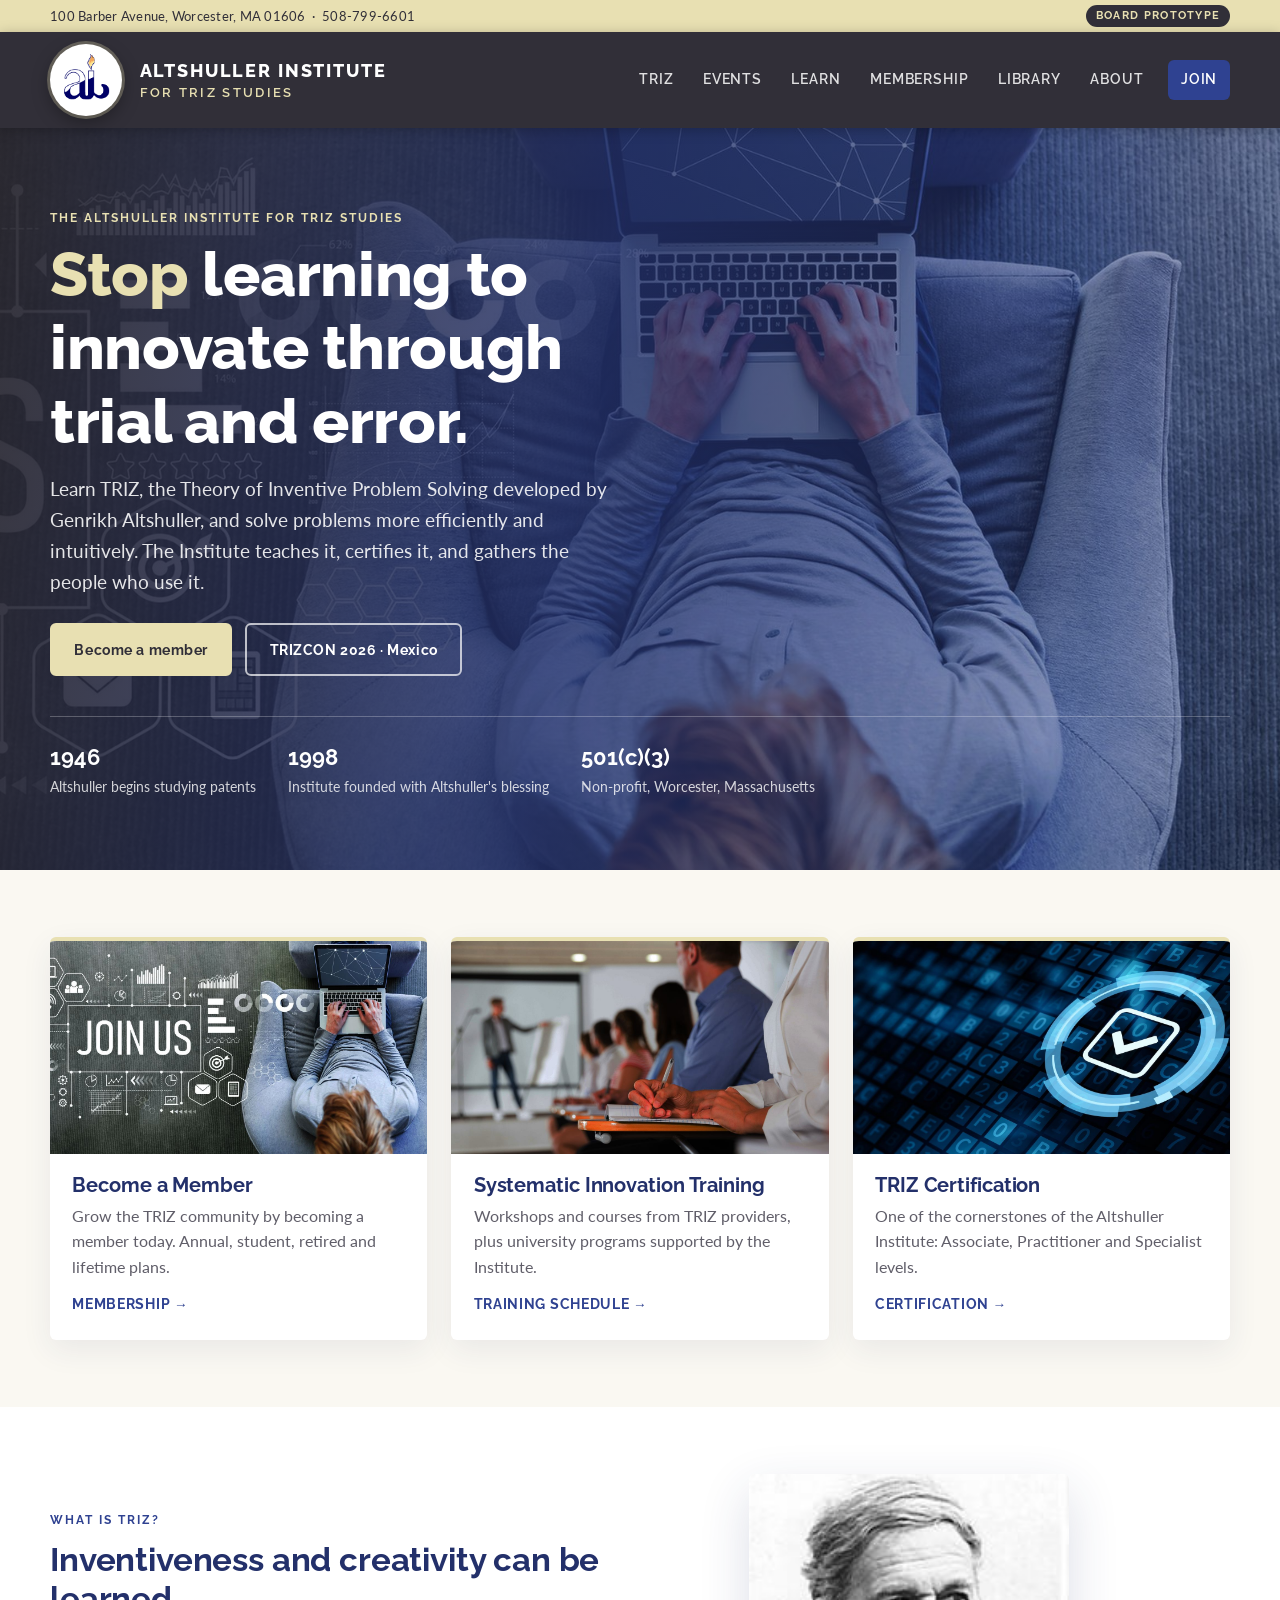
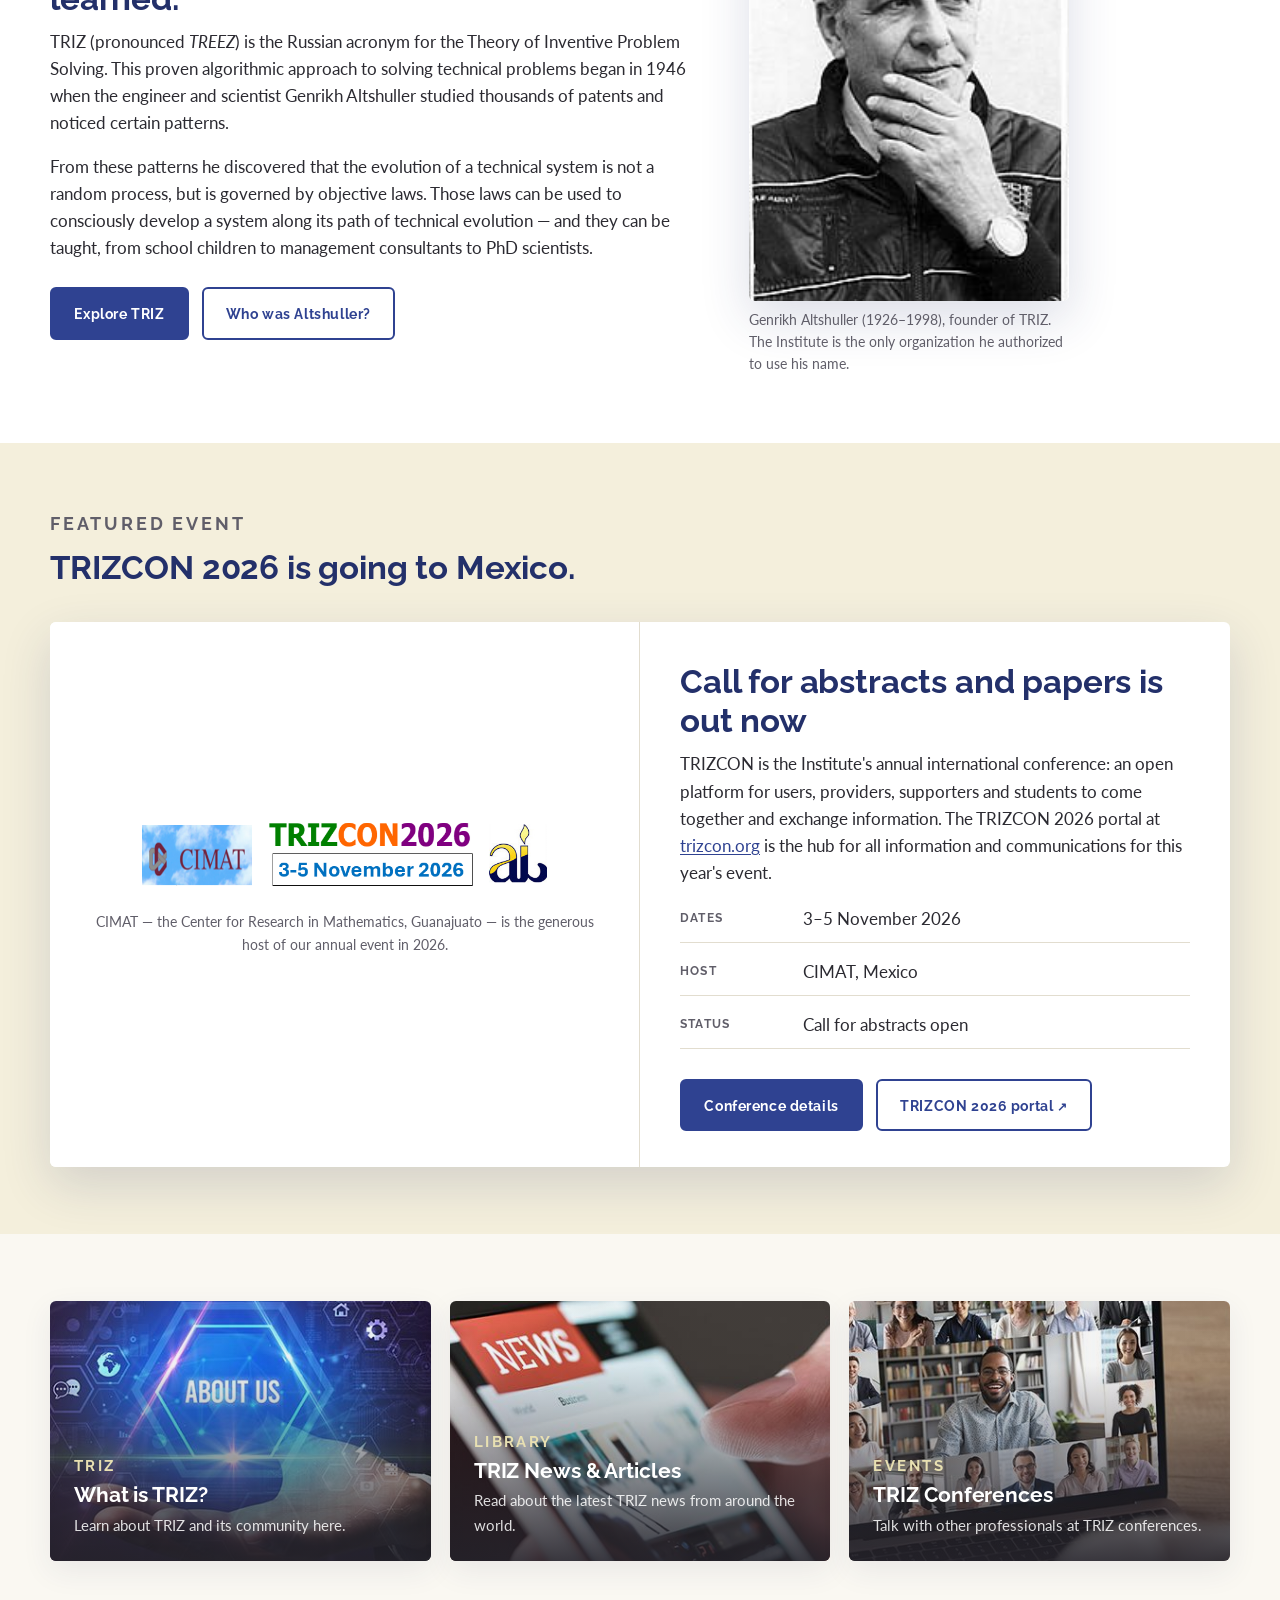
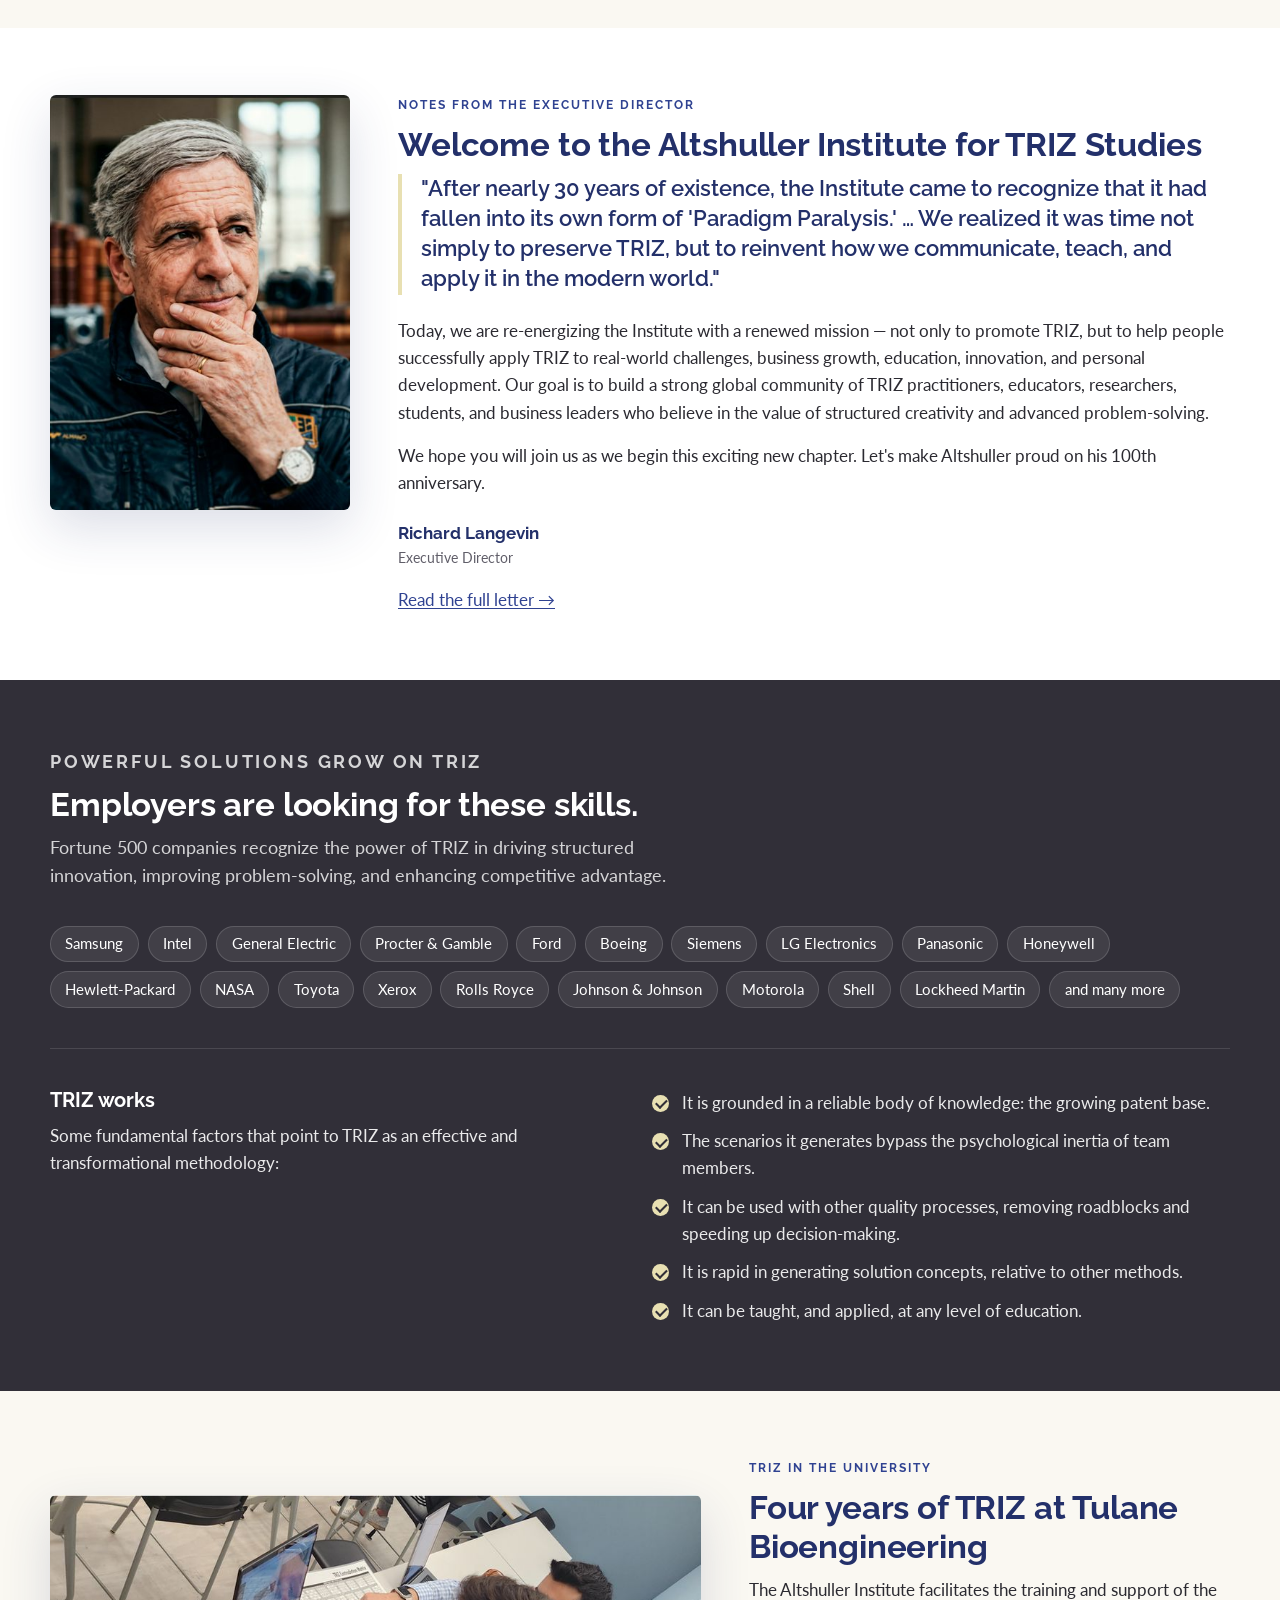
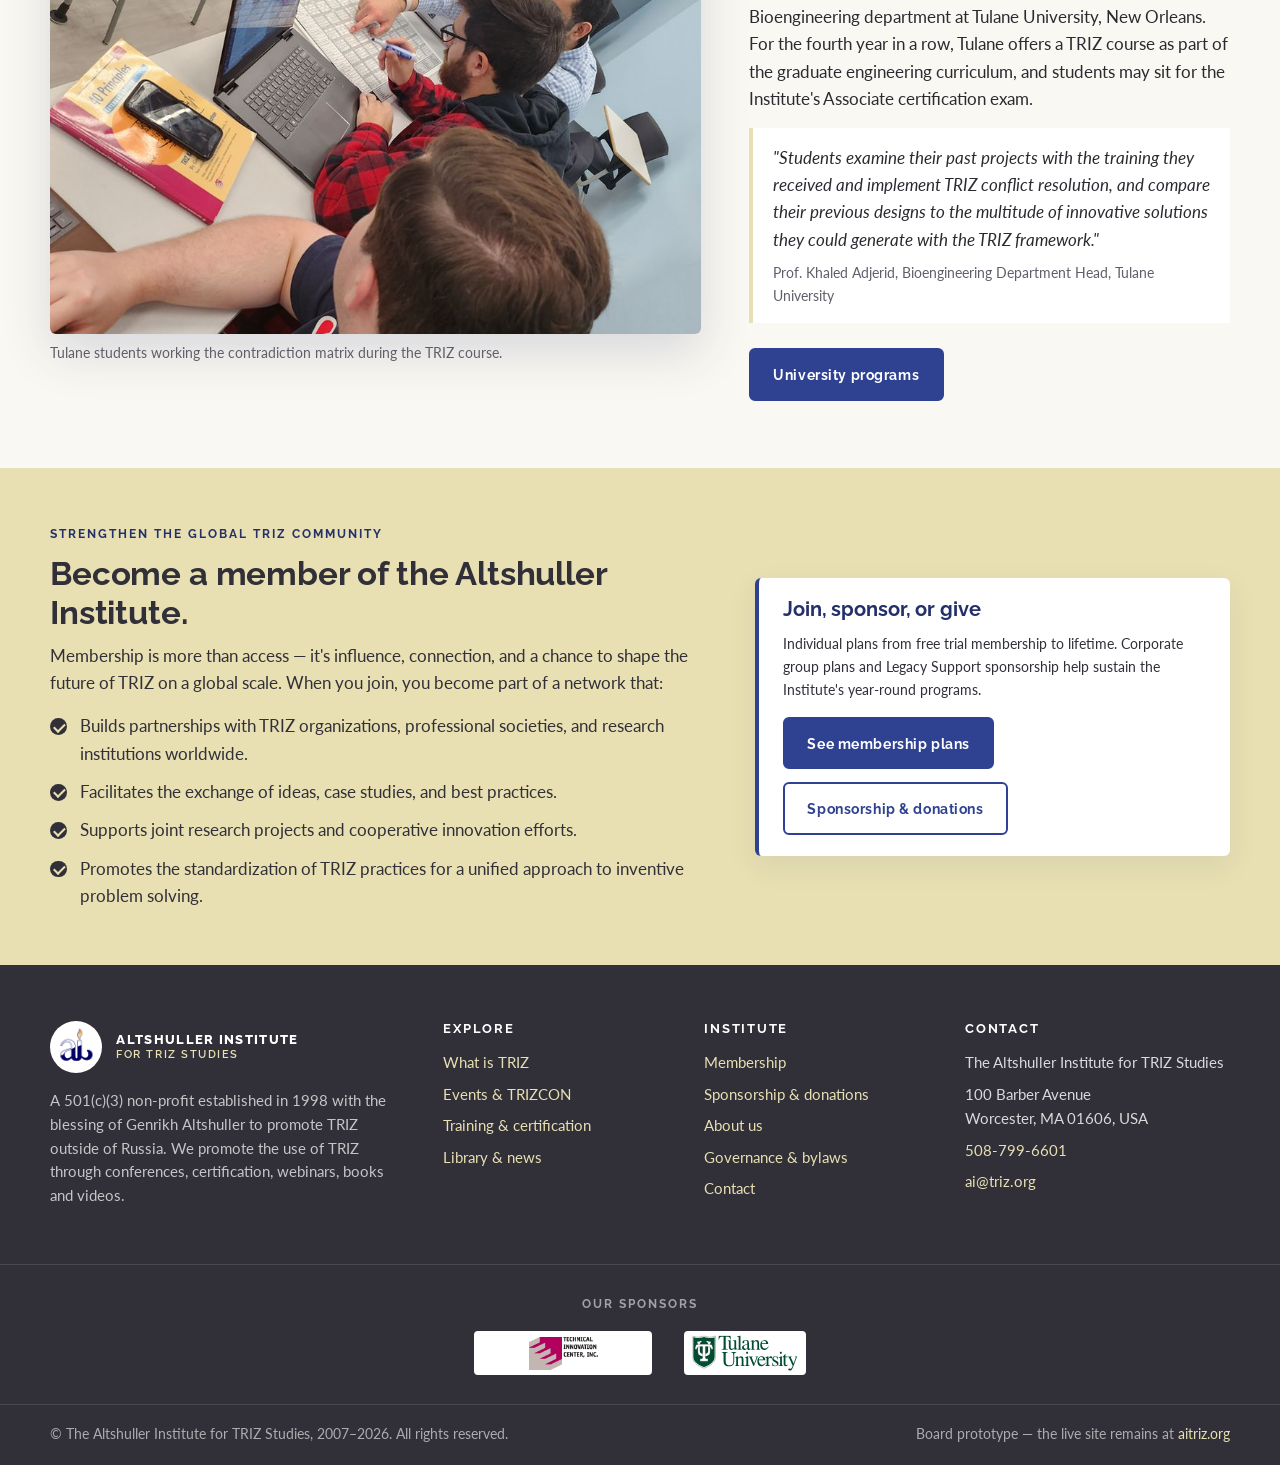
==== index.html @ 75f77e73 "Revert "Put the General Store in the primary nav on every page"" ====
<!DOCTYPE html>
<html lang="en">
<head>
  <meta charset="utf-8">
  <meta name="viewport" content="width=device-width, initial-scale=1">
  <title>The Altshuller Institute for TRIZ Studies</title>
  <meta name="description" content="Learn to innovate and improve systems more efficiently. Stop using trial and error to learn how to create. Use TRIZ!">
  <link rel="icon" href="assets/brand/favicon.ico">
  <link rel="preconnect" href="https://fonts.googleapis.com">
  <link rel="preconnect" href="https://fonts.gstatic.com" crossorigin>
  <link rel="stylesheet" href="https://fonts.googleapis.com/css2?family=Raleway:wght@600;700;800&family=Lato:ital,wght@0,400;0,700;1,400&display=swap">
  <link rel="stylesheet" href="css/site.css">
</head>
<body>
  <div class="utility">
    <div class="wrap">
      <span class="utility-contact">100 Barber Avenue, Worcester, MA 01606 &nbsp;·&nbsp; <a href="tel:+15087996601">508-799-6601</a></span>
      <span class="proto">Board prototype</span>
    </div>
  </div>

  <header class="site-header">
    <div class="wrap">
      <a class="brand" href="index.html">
        <img src="assets/brand/ai-logo.png" alt="" width="72" height="72">
        <span class="brand-text">Altshuller Institute<small>for TRIZ Studies</small></span>
      </a>
      <input type="checkbox" id="nav-toggle" class="nav-toggle" aria-hidden="true">
      <label for="nav-toggle" class="nav-toggle-label" aria-label="Toggle navigation"><span></span></label>
      <nav class="nav" aria-label="Primary">
        <a href="pages/triz.html">TRIZ</a>
        <a href="pages/events.html">Events</a>
        <a href="pages/learn.html">Learn</a>
        <a href="pages/membership.html">Membership</a>
        <a href="pages/library.html">Library</a>
        <a href="pages/about.html">About</a>
        <a class="nav-cta" href="pages/membership.html#join">Join</a>
      </nav>
    </div>
  </header>

  <main>
    <!-- Hero: wording and background image come from the live home page slider -->
    <section class="hero" style="background-image:url('assets/banners/hero-home.jpg');background-position:right center">
      <div class="wrap">
        <p class="kicker">The Altshuller Institute for TRIZ Studies</p>
        <h1><em>Stop</em> learning to innovate through trial and error.</h1>
        <p class="lede">Learn TRIZ, the Theory of Inventive Problem Solving developed by Genrikh Altshuller, and solve problems more efficiently and intuitively. The Institute teaches it, certifies it, and gathers the people who use it.</p>
        <div class="actions">
          <a class="btn btn-accent" href="pages/membership.html">Become a member</a>
          <a class="btn btn-light" href="pages/events.html#trizcon2026">TRIZCON 2026 · Mexico</a>
        </div>
        <div class="hero-meta">
          <div><strong>1946</strong>Altshuller begins studying patents</div>
          <div><strong>1998</strong>Institute founded with Altshuller's blessing</div>
          <div><strong>501(c)(3)</strong>Non-profit, Worcester, Massachusetts</div>
        </div>
      </div>
    </section>

    <!-- Three doors, echoing the live "Become a Member / Training / Certification" strip -->
    <section class="section">
      <div class="wrap">
        <div class="grid grid-3">
          <a class="card" href="pages/membership.html">
            <img class="card-img" src="assets/banners/join.jpg" alt="Join us — people working together at laptops">
            <div class="card-body">
              <h3>Become a Member</h3>
              <p>Grow the TRIZ community by becoming a member today. Annual, student, retired and lifetime plans.</p>
              <span class="more">Membership</span>
            </div>
          </a>
          <a class="card" href="pages/learn.html">
            <img class="card-img" src="assets/banners/training.jpg" alt="Instructor at a whiteboard leading a workshop">
            <div class="card-body">
              <h3>Systematic Innovation Training</h3>
              <p>Workshops and courses from TRIZ providers, plus university programs supported by the Institute.</p>
              <span class="more">Training schedule</span>
            </div>
          </a>
          <a class="card" href="pages/learn.html#certification">
            <img class="card-img" src="assets/banners/certification.jpg" alt="Certification check mark over a circuit background">
            <div class="card-body">
              <h3>TRIZ Certification</h3>
              <p>One of the cornerstones of the Altshuller Institute: Associate, Practitioner and Specialist levels.</p>
              <span class="more">Certification</span>
            </div>
          </a>
        </div>
      </div>
    </section>

    <!-- What is TRIZ -->
    <section class="section section-white">
      <div class="wrap split">
        <div>
          <p class="kicker">What is TRIZ?</p>
          <h2>Inventiveness and creativity can be learned.</h2>
          <p>TRIZ (pronounced <em>TREEZ</em>) is the Russian acronym for the Theory of Inventive Problem Solving. This proven algorithmic approach to solving technical problems began in 1946 when the engineer and scientist Genrikh Altshuller studied thousands of patents and noticed certain patterns.</p>
          <p>From these patterns he discovered that the evolution of a technical system is not a random process, but is governed by objective laws. Those laws can be used to consciously develop a system along its path of technical evolution — and they can be taught, from school children to management consultants to PhD scientists.</p>
          <div class="actions">
            <a class="btn btn-primary" href="pages/triz.html">Explore TRIZ</a>
            <a class="btn btn-ghost" href="pages/triz.html#altshuller">Who was Altshuller?</a>
          </div>
        </div>
        <figure class="portrait">
          <img src="assets/people/altshuller.jpg" alt="Genrikh Altshuller, founder of TRIZ">
          <figcaption>Genrikh Altshuller (1926–1998), founder of TRIZ. The Institute is the only organization he authorized to use his name.</figcaption>
        </figure>
      </div>
    </section>

    <!-- Featured event -->
    <section class="section section-alt" id="trizcon">
      <div class="wrap">
        <div class="section-head">
          <p class="kicker">Featured event</p>
          <h2>TRIZCON 2026 is going to Mexico.</h2>
        </div>
        <div class="event-feature">
          <div class="event-media">
            <img src="assets/events/trizcon2026-banner.png" alt="TRIZCON 2026, 3–5 November 2026, hosted by CIMAT and the Altshuller Institute">
            <p class="small muted">CIMAT — the Center for Research in Mathematics, Guanajuato — is the generous host of our annual event in 2026.</p>
          </div>
          <div class="event-body">
            <h2>Call for abstracts and papers is out now</h2>
            <p>TRIZCON is the Institute's annual international conference: an open platform for users, providers, supporters and students to come together and exchange information. The TRIZCON 2026 portal at <a href="https://trizcon.org/" target="_blank" rel="noopener">trizcon.org</a> is the hub for all information and communications for this year's event.</p>
            <ul class="facts">
              <li><span>Dates</span><span>3–5 November 2026</span></li>
              <li><span>Host</span><span>CIMAT, Mexico</span></li>
              <li><span>Status</span><span>Call for abstracts open</span></li>
            </ul>
            <div class="actions" style="margin-top:0">
              <a class="btn btn-primary" href="pages/events.html#trizcon2026">Conference details</a>
              <a class="btn btn-ghost ext" href="https://trizcon.org/" target="_blank" rel="noopener">TRIZCON 2026 portal</a>
            </div>
          </div>
        </div>
      </div>
    </section>

    <!-- Explore tiles (the live home's three image "cubes") -->
    <section class="section">
      <div class="wrap">
        <div class="tiles">
          <a class="tile" href="pages/triz.html" style="background-image:url('assets/banners/about-us.jpg')">
            <div class="tile-body">
              <p class="kicker">TRIZ</p>
              <h3>What is TRIZ?</h3>
              <p>Learn about TRIZ and its community here.</p>
            </div>
          </a>
          <a class="tile" href="pages/library.html" style="background-image:url('assets/banners/news.jpg')">
            <div class="tile-body">
              <p class="kicker">Library</p>
              <h3>TRIZ News &amp; Articles</h3>
              <p>Read about the latest TRIZ news from around the world.</p>
            </div>
          </a>
          <a class="tile" href="pages/events.html" style="background-image:url('assets/banners/conference.jpg')">
            <div class="tile-body">
              <p class="kicker">Events</p>
              <h3>TRIZ Conferences</h3>
              <p>Talk with other professionals at TRIZ conferences.</p>
            </div>
          </a>
        </div>
      </div>
    </section>

    <!-- Executive Director -->
    <section class="section section-white">
      <div class="wrap letter">
        <img src="assets/people/richard-langevin.jpg" alt="Richard Langevin, Executive Director of the Altshuller Institute">
        <div>
          <p class="kicker">Notes from the Executive Director</p>
          <h2>Welcome to the Altshuller Institute for TRIZ Studies</h2>
          <p class="pull">"After nearly 30 years of existence, the Institute came to recognize that it had fallen into its own form of 'Paradigm Paralysis.' … We realized it was time not simply to preserve TRIZ, but to reinvent how we communicate, teach, and apply it in the modern world."</p>
          <p>Today, we are re-energizing the Institute with a renewed mission — not only to promote TRIZ, but to help people successfully apply TRIZ to real-world challenges, business growth, education, innovation, and personal development. Our goal is to build a strong global community of TRIZ practitioners, educators, researchers, students, and business leaders who believe in the value of structured creativity and advanced problem-solving.</p>
          <p>We hope you will join us as we begin this exciting new chapter. Let's make Altshuller proud on his 100th anniversary.</p>
          <p class="signature">Richard Langevin<small>Executive Director</small></p>
          <a href="pages/about.html#director">Read the full letter →</a>
        </div>
      </div>
    </section>

    <!-- Who uses TRIZ -->
    <section class="section section-dark">
      <div class="wrap">
        <div class="section-head">
          <p class="kicker">Powerful solutions grow on TRIZ</p>
          <h2>Employers are looking for these skills.</h2>
          <p>Fortune 500 companies recognize the power of TRIZ in driving structured innovation, improving problem-solving, and enhancing competitive advantage.</p>
        </div>
        <ul class="chips">
          <li>Samsung</li><li>Intel</li><li>General Electric</li><li>Procter &amp; Gamble</li><li>Ford</li><li>Boeing</li><li>Siemens</li><li>LG Electronics</li><li>Panasonic</li><li>Honeywell</li><li>Hewlett-Packard</li><li>NASA</li><li>Toyota</li><li>Xerox</li><li>Rolls Royce</li><li>Johnson &amp; Johnson</li><li>Motorola</li><li>Shell</li><li>Lockheed Martin</li><li>and many more</li>
        </ul>
        <hr style="border-color:rgba(255,255,255,0.12);margin:2.5rem 0">
        <div class="grid grid-2">
          <div>
            <h3>TRIZ works</h3>
            <p>Some fundamental factors that point to TRIZ as an effective and transformational methodology:</p>
          </div>
          <ul class="checks">
            <li>It is grounded in a reliable body of knowledge: the growing patent base.</li>
            <li>The scenarios it generates bypass the psychological inertia of team members.</li>
            <li>It can be used with other quality processes, removing roadblocks and speeding up decision-making.</li>
            <li>It is rapid in generating solution concepts, relative to other methods.</li>
            <li>It can be taught, and applied, at any level of education.</li>
          </ul>
        </div>
      </div>
    </section>

    <!-- Tulane / Learn teaser -->
    <section class="section">
      <div class="wrap split reverse">
        <div>
          <p class="kicker">TRIZ in the university</p>
          <h2>Four years of TRIZ at Tulane Bioengineering</h2>
          <p>The Altshuller Institute facilitates the training and support of the Bioengineering department at Tulane University, New Orleans. For the fourth year in a row, Tulane offers a TRIZ course as part of the graduate engineering curriculum, and students may sit for the Institute's Associate certification exam.</p>
          <blockquote>"Students examine their past projects with the training they received and implement TRIZ conflict resolution, and compare their previous designs to the multitude of innovative solutions they could generate with the TRIZ framework."<cite>Prof. Khaled Adjerid, Bioengineering Department Head, Tulane University</cite></blockquote>
          <div class="actions">
            <a class="btn btn-primary" href="pages/learn.html#universities">University programs</a>
          </div>
        </div>
        <figure>
          <img src="assets/learn/tulane-teaching.jpg" alt="Tulane students working through the TRIZ contradiction matrix with a copy of 40 Principles">
          <figcaption>Tulane students working the contradiction matrix during the TRIZ course.</figcaption>
        </figure>
      </div>
    </section>

    <!-- Membership CTA -->
    <section class="cta-band">
      <div class="wrap">
        <div>
          <p class="kicker">Strengthen the global TRIZ community</p>
          <h2>Become a member of the Altshuller Institute.</h2>
          <p>Membership is more than access — it's influence, connection, and a chance to shape the future of TRIZ on a global scale. When you join, you become part of a network that:</p>
          <ul class="checks">
            <li>Builds partnerships with TRIZ organizations, professional societies, and research institutions worldwide.</li>
            <li>Facilitates the exchange of ideas, case studies, and best practices.</li>
            <li>Supports joint research projects and cooperative innovation efforts.</li>
            <li>Promotes the standardization of TRIZ practices for a unified approach to inventive problem solving.</li>
          </ul>
        </div>
        <div class="callout">
          <h3>Join, sponsor, or give</h3>
          <p class="small">Individual plans from free trial membership to lifetime. Corporate group plans and Legacy Support sponsorship help sustain the Institute's year-round programs.</p>
          <div class="actions" style="margin-top:0.5rem">
            <a class="btn btn-primary" href="pages/membership.html#join">See membership plans</a>
            <a class="btn btn-ghost" href="pages/membership.html#support">Sponsorship &amp; donations</a>
          </div>
        </div>
      </div>
    </section>
  </main>

  <footer class="site-footer">
    <div class="wrap footer-main">
      <div>
        <div class="footer-brand">
          <img src="assets/brand/ai-logo.png" alt="">
          <span class="brand-text">Altshuller Institute<small>for TRIZ Studies</small></span>
        </div>
        <p>A 501(c)(3) non-profit established in 1998 with the blessing of Genrikh Altshuller to promote TRIZ outside of Russia. We promote the use of TRIZ through conferences, certification, webinars, books and videos.</p>
      </div>
      <div>
        <h4>Explore</h4>
        <ul>
          <li><a href="pages/triz.html">What is TRIZ</a></li>
          <li><a href="pages/events.html">Events &amp; TRIZCON</a></li>
          <li><a href="pages/learn.html">Training &amp; certification</a></li>
          <li><a href="pages/library.html">Library &amp; news</a></li>
        </ul>
      </div>
      <div>
        <h4>Institute</h4>
        <ul>
          <li><a href="pages/membership.html">Membership</a></li>
          <li><a href="pages/membership.html#support">Sponsorship &amp; donations</a></li>
          <li><a href="pages/about.html">About us</a></li>
          <li><a href="pages/about.html#governance">Governance &amp; bylaws</a></li>
          <li><a href="pages/about.html#contact">Contact</a></li>
        </ul>
      </div>
      <div>
        <h4>Contact</h4>
        <ul>
          <li>The Altshuller Institute for TRIZ Studies</li>
          <li>100 Barber Avenue<br>Worcester, MA 01606, USA</li>
          <li><a href="tel:+15087996601">508-799-6601</a></li>
          <li><a href="mailto:ai@triz.org">ai@triz.org</a></li>
        </ul>
      </div>
    </div>
    <div class="footer-sponsors">
      <div class="wrap">
        <p class="kicker">Our sponsors</p>
        <div class="sponsors">
          <img src="assets/sponsors/tic.png" alt="Technical Innovation Center, Inc.">
          <img src="assets/sponsors/tulane.svg" alt="Tulane University">
        </div>
      </div>
    </div>
    <div class="footer-bottom">
      <div class="wrap">
        <span>© The Altshuller Institute for TRIZ Studies, 2007–2026. All rights reserved.</span>
        <span>Board prototype — the live site remains at <a href="https://www.aitriz.org" target="_blank" rel="noopener">aitriz.org</a></span>
      </div>
    </div>
  </footer>
</body>
</html>
---- css/site.css ----
/* ---------------------------------------------------------------
   The Altshuller Institute for TRIZ Studies — board prototype
   Palette and type are taken from the live aitriz.org template:
   charcoal header (#312f38), royal blue (#2f4291), khaki accent
   (#e8e0b2), Raleway headings, Lato body.
   --------------------------------------------------------------- */
:root {
  --charcoal: #312f38;
  --charcoal-deep: #25232b;
  --blue: #2f4291;
  --blue-deep: #23306a;
  --blue-tint: #e9edf8;
  --khaki: #e8e0b2;
  --khaki-light: #f4efdc;
  --cream: #faf8f2;
  --white: #ffffff;
  --ink: #2b2a31;
  --muted: #605e69;
  --line: #e2ddcf;
  --gold: #c9a84c;
  --radius: 6px;
  --shadow: 0 10px 30px rgba(35, 48, 106, 0.08);
  --shadow-lg: 0 18px 50px rgba(35, 48, 106, 0.16);
  --font-head: "Raleway", "Segoe UI", Helvetica, Arial, sans-serif;
  --font-body: "Lato", "Segoe UI", Helvetica, Arial, sans-serif;
}

* { box-sizing: border-box; }
html { scroll-behavior: smooth; -webkit-text-size-adjust: 100%; }
html, body { margin: 0; padding: 0; }
body {
  font-family: var(--font-body);
  color: var(--ink);
  background: var(--cream);
  line-height: 1.6;
  font-size: 1.0625rem;
}
img { max-width: 100%; display: block; }
h1, h2, h3, h4 {
  font-family: var(--font-head);
  font-weight: 700;
  color: var(--blue-deep);
  line-height: 1.18;
  margin: 0 0 0.6rem;
  letter-spacing: -0.005em;
}
h1 { font-size: clamp(2rem, 4vw, 3rem); }
h2 { font-size: clamp(1.6rem, 2.6vw, 2.15rem); }
h3 { font-size: 1.25rem; }
h4 { font-size: 1.05rem; }
p { margin: 0 0 1rem; }
a { color: var(--blue); text-decoration-thickness: 1px; text-underline-offset: 2px; }
a:hover { color: var(--blue-deep); }
ul, ol { padding-left: 1.3rem; }
li { margin-bottom: 0.35rem; }
blockquote {
  margin: 0;
  padding: 1rem 1.25rem;
  border-left: 4px solid var(--khaki);
  background: var(--white);
  font-style: italic;
  color: var(--ink);
}
blockquote cite { display: block; font-style: normal; font-size: 0.9rem; color: var(--muted); margin-top: 0.5rem; }
hr { border: 0; border-top: 1px solid var(--line); margin: 2rem 0; }
table { border-collapse: collapse; width: 100%; background: var(--white); font-size: 0.97rem; }
th, td { text-align: left; padding: 0.7rem 0.9rem; border-bottom: 1px solid var(--line); vertical-align: top; }
th { background: var(--blue-deep); color: var(--white); font-family: var(--font-head); font-weight: 600; font-size: 0.85rem; letter-spacing: 0.04em; text-transform: uppercase; }
tr:last-child td { border-bottom: 0; }
.table-wrap { overflow-x: auto; border: 1px solid var(--line); border-radius: var(--radius); box-shadow: var(--shadow); }

.wrap { width: min(1180px, calc(100% - 2.5rem)); margin: 0 auto; }
.wrap-narrow { width: min(820px, calc(100% - 2.5rem)); margin: 0 auto; }

.kicker {
  font-family: var(--font-head);
  font-weight: 700;
  font-size: 0.78rem;
  letter-spacing: 0.16em;
  text-transform: uppercase;
  color: var(--blue);
  margin: 0 0 0.6rem;
}
.lede { font-size: 1.2rem; color: var(--muted); max-width: 60ch; }
.muted { color: var(--muted); }
.small { font-size: 0.9rem; }
.ext::after { content: " \2197"; font-size: 0.8em; }
.sr-only { position: absolute; width: 1px; height: 1px; overflow: hidden; clip: rect(0 0 0 0); white-space: nowrap; }

/* Buttons ------------------------------------------------------ */
.btn {
  display: inline-block;
  font-family: var(--font-head);
  font-weight: 700;
  font-size: 0.9rem;
  letter-spacing: 0.04em;
  padding: 0.8rem 1.4rem;
  border-radius: var(--radius);
  text-decoration: none;
  border: 2px solid transparent;
  transition: transform 0.15s ease, background 0.15s ease, color 0.15s ease;
}
.btn:hover { transform: translateY(-1px); }
.btn-primary { background: var(--blue); color: var(--white); border-color: var(--blue); }
.btn-primary:hover { background: var(--blue-deep); color: var(--white); }
.btn-accent { background: var(--khaki); color: var(--charcoal); border-color: var(--khaki); }
.btn-accent:hover { background: #f0e9c2; color: var(--charcoal); }
.btn-ghost { background: transparent; color: var(--blue); border-color: var(--blue); }
.btn-ghost:hover { background: var(--blue-tint); }
.btn-light { background: transparent; color: var(--white); border-color: rgba(255,255,255,0.7); }
.btn-light:hover { background: rgba(255,255,255,0.12); color: var(--white); }
.actions { display: flex; gap: 0.8rem; flex-wrap: wrap; margin-top: 1.6rem; }

/* Utility bar + header ----------------------------------------- */
.utility {
  background: var(--khaki);
  color: var(--charcoal);
  font-size: 0.8rem;
  letter-spacing: 0.02em;
}
.utility .wrap { display: flex; justify-content: space-between; align-items: center; gap: 1rem; min-height: 2rem; }
.utility a { color: var(--charcoal); text-decoration: none; }
.utility a:hover { text-decoration: underline; }
.utility .proto {
  font-family: var(--font-head);
  font-weight: 700;
  font-size: 0.68rem;
  letter-spacing: 0.12em;
  text-transform: uppercase;
  background: var(--charcoal);
  color: var(--khaki);
  padding: 0.15rem 0.6rem;
  border-radius: 999px;
  white-space: nowrap;
}

.site-header {
  background: var(--charcoal);
  color: var(--white);
  position: sticky;
  top: 0;
  z-index: 50;
  box-shadow: 0 2px 12px rgba(0,0,0,0.25);
}
.site-header .wrap { display: flex; align-items: center; justify-content: space-between; gap: 2rem; min-height: 6rem; padding: 0.6rem 0; }
.brand { display: flex; align-items: center; gap: 1.1rem; text-decoration: none; color: var(--white); }
/* The lamp mark is a 96px source, so 72px keeps it crisp while reading as the focal point. */
.brand img {
  width: 72px; height: 72px; flex-shrink: 0;
  background: var(--white); border-radius: 50%; padding: 5px;
  box-shadow: 0 0 0 3px rgba(232,224,178,0.28), 0 6px 18px rgba(0,0,0,0.35);
}
.brand-text { font-family: var(--font-head); font-weight: 800; font-size: 0.82rem; letter-spacing: 0.1em; text-transform: uppercase; line-height: 1.25; }
.brand-text small { display: block; font-weight: 600; color: var(--khaki); letter-spacing: 0.14em; font-size: 0.68rem; }
.brand .brand-text { font-size: 1.15rem; line-height: 1.2; }
.brand .brand-text small { font-size: 0.8rem; letter-spacing: 0.18em; margin-top: 0.2rem; }

.nav-toggle { display: none; }
.nav-toggle-label {
  display: none;
  cursor: pointer;
  width: 2.4rem; height: 2.4rem;
  position: relative;
}
.nav-toggle-label span, .nav-toggle-label span::before, .nav-toggle-label span::after {
  content: ""; position: absolute; left: 0.4rem; width: 1.6rem; height: 2px; background: var(--white); transition: transform 0.2s ease;
}
.nav-toggle-label span { top: 50%; }
.nav-toggle-label span::before { top: -7px; left: 0; }
.nav-toggle-label span::after { top: 7px; left: 0; }

.nav { display: flex; gap: 0.25rem; align-items: center; }
.nav a {
  font-family: var(--font-head);
  font-weight: 600;
  font-size: 0.85rem;
  letter-spacing: 0.06em;
  text-transform: uppercase;
  color: rgba(255,255,255,0.85);
  text-decoration: none;
  padding: 0.55rem 0.8rem;
  border-radius: var(--radius);
  position: relative;
}
.nav a:hover { color: var(--white); background: rgba(255,255,255,0.08); }
.nav a[aria-current="page"] { color: var(--khaki); }
.nav a[aria-current="page"]::after {
  content: ""; position: absolute; left: 0.8rem; right: 0.8rem; bottom: 0.3rem; height: 2px; background: var(--khaki);
}
.nav .nav-cta { margin-left: 0.5rem; background: var(--blue); color: var(--white); }
.nav .nav-cta:hover { background: var(--blue-deep); }

/* Heroes ------------------------------------------------------- */
.hero {
  position: relative;
  color: var(--white);
  background: var(--charcoal) center / cover no-repeat;
  min-height: min(78vh, 680px);
  display: flex;
  align-items: center;
  isolation: isolate;
}
.hero::before {
  content: ""; position: absolute; inset: 0; z-index: -1;
  background: linear-gradient(100deg, rgba(37,35,43,0.92) 0%, rgba(35,48,106,0.82) 45%, rgba(35,48,106,0.35) 100%);
}
.hero .wrap { padding: 5rem 0 4.5rem; }
.hero .kicker { color: var(--khaki); }
.hero h1 { color: var(--white); font-size: clamp(2.3rem, 5vw, 3.9rem); max-width: 17ch; font-weight: 800; margin-bottom: 1rem; }
.hero h1 em { font-style: normal; color: var(--khaki); }
.hero .lede { color: rgba(255,255,255,0.88); font-size: clamp(1.05rem, 1.5vw, 1.3rem); max-width: 52ch; }
.hero-meta { display: flex; gap: 2rem; flex-wrap: wrap; margin-top: 2.5rem; padding-top: 1.5rem; border-top: 1px solid rgba(255,255,255,0.25); font-size: 0.9rem; color: rgba(255,255,255,0.8); }
.hero-meta strong { display: block; font-family: var(--font-head); font-size: 1.35rem; color: var(--white); }

.page-hero {
  position: relative;
  color: var(--white);
  background: var(--charcoal) center / cover no-repeat;
  isolation: isolate;
}
.page-hero::before {
  content: ""; position: absolute; inset: 0; z-index: -1;
  background: linear-gradient(95deg, rgba(37,35,43,0.94) 0%, rgba(35,48,106,0.86) 55%, rgba(35,48,106,0.55) 100%);
}
.page-hero .wrap { padding: 3.8rem 0 3.2rem; }
.page-hero .kicker { color: var(--khaki); }
.page-hero h1 { color: var(--white); margin-bottom: 0.6rem; }
.page-hero .lede { color: rgba(255,255,255,0.88); }
.crumbs { font-size: 0.85rem; color: rgba(255,255,255,0.7); margin: 0 0 1.2rem; }
.crumbs a { color: rgba(255,255,255,0.85); text-decoration: none; }
.crumbs a:hover { color: var(--white); text-decoration: underline; }

/* In-page section nav ------------------------------------------ */
.subnav { background: var(--white); border-bottom: 1px solid var(--line); }
.subnav .wrap { display: flex; gap: 0.2rem; overflow-x: auto; scrollbar-width: thin; }
.subnav a {
  font-family: var(--font-head); font-weight: 600; font-size: 0.82rem; letter-spacing: 0.05em; text-transform: uppercase;
  color: var(--muted); text-decoration: none; padding: 0.95rem 0.9rem; white-space: nowrap; border-bottom: 3px solid transparent;
}
.subnav a:hover { color: var(--blue); border-bottom-color: var(--khaki); }

/* Sections ----------------------------------------------------- */
.section { padding: 4.2rem 0; }
.section-tight { padding: 2.8rem 0; }
.section-alt { background: var(--khaki-light); }
.section-white { background: var(--white); }
.section-dark { background: var(--charcoal); color: rgba(255,255,255,0.9); }
.section-dark h2, .section-dark h3 { color: var(--white); }
.section-dark .kicker { color: var(--khaki); }
.section-dark a { color: var(--khaki); }
.section-dark .btn-accent, .section-blue .btn-accent { color: var(--charcoal); }
.section-blue { background: linear-gradient(135deg, var(--blue-deep), var(--blue)); color: var(--white); }
.section-blue h2, .section-blue h3 { color: var(--white); }
.section-blue .kicker { color: var(--khaki); }
.section-blue a { color: var(--white); }
.section-head { max-width: 62ch; margin-bottom: 2.2rem; }
.section-head.center { margin-left: auto; margin-right: auto; text-align: center; }
.section-head p { color: var(--muted); font-size: 1.1rem; }
.section-dark .section-head p, .section-blue .section-head p { color: rgba(255,255,255,0.8); }

/* Grids and cards ---------------------------------------------- */
.grid { display: grid; gap: 1.5rem; }
.grid-2 { grid-template-columns: repeat(2, 1fr); }
.grid-3 { grid-template-columns: repeat(3, 1fr); }
.grid-4 { grid-template-columns: repeat(4, 1fr); }

.card {
  background: var(--white);
  border-radius: var(--radius);
  box-shadow: var(--shadow);
  overflow: hidden;
  display: flex;
  flex-direction: column;
  text-decoration: none;
  color: inherit;
  border-top: 4px solid var(--khaki);
  transition: transform 0.18s ease, box-shadow 0.18s ease;
}
a.card:hover { transform: translateY(-3px); box-shadow: var(--shadow-lg); }
.card-img { aspect-ratio: 16 / 9; object-fit: cover; width: 100%; }
.card-body { padding: 1.3rem 1.4rem 1.5rem; flex: 1; display: flex; flex-direction: column; }
.card-body h3 { margin-bottom: 0.4rem; }
.card-body p { color: var(--muted); margin: 0 0 0.9rem; font-size: 0.98rem; }
.card-body .more { margin-top: auto; font-family: var(--font-head); font-weight: 700; font-size: 0.85rem; letter-spacing: 0.05em; text-transform: uppercase; color: var(--blue); }
.card-body .more::after { content: " \2192"; }
.card-plain { border-top-color: var(--blue); }

/* Image tiles with overlaid text (echoes the live "cube" banners) */
.tiles { display: grid; grid-template-columns: repeat(3, 1fr); gap: 1.2rem; }
.tile {
  position: relative; min-height: 260px; border-radius: var(--radius); overflow: hidden;
  background: var(--charcoal) center / cover no-repeat; color: var(--white); text-decoration: none;
  display: flex; align-items: flex-end; box-shadow: var(--shadow);
  isolation: isolate;
}
.tile::before { content: ""; position: absolute; inset: 0; z-index: -1; background: linear-gradient(180deg, rgba(37,35,43,0.05) 25%, rgba(37,35,43,0.9) 100%); transition: background 0.2s ease; }
.tile:hover::before { background: linear-gradient(180deg, rgba(35,48,106,0.35) 0%, rgba(35,48,106,0.95) 100%); }
.tile-body { padding: 1.5rem; }
.tile-body .kicker { color: var(--khaki); margin-bottom: 0.3rem; }
.tile-body h3 { color: var(--white); margin: 0 0 0.3rem; font-size: 1.3rem; }
.tile-body p { margin: 0; color: rgba(255,255,255,0.85); font-size: 0.95rem; }

/* Split (text + image) ----------------------------------------- */
.split { display: grid; grid-template-columns: 1.15fr 0.85fr; gap: 3rem; align-items: center; }
.split.reverse > :first-child { order: 2; }
.split img { border-radius: var(--radius); box-shadow: var(--shadow-lg); width: 100%; object-fit: cover; }
.split figure { margin: 0; }
.split figcaption { font-size: 0.85rem; color: var(--muted); margin-top: 0.6rem; }
.portrait { max-width: 320px; margin: 0 auto; }
.portrait img { aspect-ratio: 3 / 4; object-fit: cover; }

/* Feature: event ----------------------------------------------- */
.event-feature {
  display: grid; grid-template-columns: 1fr 1fr; gap: 0; background: var(--white); border-radius: var(--radius); overflow: hidden; box-shadow: var(--shadow-lg);
}
.event-feature .event-media { background: var(--white); display: flex; flex-direction: column; justify-content: center; align-items: center; padding: 2.5rem; border-right: 1px solid var(--line); gap: 1.2rem; text-align: center; }
.event-feature .event-media img { max-width: min(420px, 100%); }
.grid > *, .split > *, .two-col > *, .event-feature > *, .letter > *, .cta-band .wrap > * { min-width: 0; }
.event-feature .event-body { padding: 2.5rem 2.5rem 2.2rem; }
.event-body h2 { margin-top: 0; }
.facts { list-style: none; padding: 0; margin: 1.2rem 0 1.5rem; display: grid; gap: 0.6rem; }
.facts li { display: grid; grid-template-columns: 110px 1fr; gap: 0.8rem; padding-bottom: 0.6rem; border-bottom: 1px solid var(--line); }
.facts li span:first-child { font-family: var(--font-head); font-weight: 700; font-size: 0.78rem; letter-spacing: 0.1em; text-transform: uppercase; color: var(--muted); padding-top: 0.15rem; }

/* Letter from the Executive Director --------------------------- */
.letter { display: grid; grid-template-columns: 300px 1fr; gap: 3rem; align-items: start; }
.letter img { border-radius: var(--radius); box-shadow: var(--shadow-lg); }
.letter .signature { font-family: var(--font-head); font-weight: 700; color: var(--blue-deep); margin-top: 1.5rem; }
.letter .signature small { display: block; font-family: var(--font-body); font-weight: 400; color: var(--muted); }
.pull { font-family: var(--font-head); font-size: 1.35rem; font-weight: 600; line-height: 1.4; color: var(--blue-deep); border-left: 4px solid var(--khaki); padding-left: 1.2rem; margin: 0 0 1.4rem; }

/* Chips -------------------------------------------------------- */
.chips { display: flex; flex-wrap: wrap; gap: 0.55rem; padding: 0; margin: 0; list-style: none; }
.chips li { background: var(--white); border: 1px solid var(--line); border-radius: 999px; padding: 0.35rem 0.9rem; font-size: 0.92rem; margin: 0; }
.section-dark .chips li { background: rgba(255,255,255,0.08); border-color: rgba(255,255,255,0.15); color: var(--white); }

/* Checklist ---------------------------------------------------- */
.checks { list-style: none; padding: 0; margin: 0; display: grid; gap: 0.7rem; }
.checks li { padding-left: 1.9rem; position: relative; margin: 0; }
.checks li::before { content: ""; position: absolute; left: 0; top: 0.35em; width: 1.05rem; height: 1.05rem; border-radius: 50%; background: var(--khaki); }
.checks li::after { content: ""; position: absolute; left: 0.36rem; top: 0.5em; width: 0.3rem; height: 0.55rem; border: solid var(--charcoal); border-width: 0 2px 2px 0; transform: rotate(45deg); }
.checks-2 { grid-template-columns: repeat(2, 1fr); }

/* Stats -------------------------------------------------------- */
.stats { display: grid; grid-template-columns: repeat(4, 1fr); gap: 1.5rem; }
.stat { background: var(--white); border-radius: var(--radius); padding: 1.4rem 1.5rem; box-shadow: var(--shadow); border-left: 4px solid var(--blue); }
.stat strong { display: block; font-family: var(--font-head); font-size: 2rem; color: var(--blue-deep); line-height: 1.1; }
.stat span { color: var(--muted); font-size: 0.95rem; }

/* Pricing plans ------------------------------------------------ */
.plans { display: grid; grid-template-columns: repeat(5, 1fr); gap: 1.2rem; align-items: stretch; }
.plan { background: var(--white); border-radius: var(--radius); box-shadow: var(--shadow); padding: 1.6rem 1.4rem; display: flex; flex-direction: column; border-top: 4px solid var(--line); }
.plan.featured { border-top-color: var(--blue); box-shadow: var(--shadow-lg); }
.plan h3 { font-size: 1.1rem; margin-bottom: 0.2rem; }
.plan .price { font-family: var(--font-head); font-weight: 800; font-size: 1.9rem; color: var(--blue-deep); margin: 0.4rem 0 0.1rem; }
.plan .price small { font-size: 0.85rem; font-weight: 600; color: var(--muted); }
.plan .term { color: var(--muted); font-size: 0.85rem; margin-bottom: 1rem; }
.plan ul { padding-left: 1.1rem; font-size: 0.93rem; margin: 0 0 1.2rem; flex: 1; }
.plan .btn { align-self: flex-start; }

/* Numbered principles grid ------------------------------------- */
.principles { display: grid; grid-template-columns: repeat(4, 1fr); gap: 0.7rem; list-style: none; padding: 0; margin: 0; counter-reset: p; }
.principles li { counter-increment: p; background: var(--white); border: 1px solid var(--line); border-radius: var(--radius); padding: 0.7rem 0.9rem 0.7rem 3rem; position: relative; font-size: 0.95rem; margin: 0; }
.principles li::before { content: counter(p); position: absolute; left: 0.85rem; top: 0.65rem; font-family: var(--font-head); font-weight: 800; color: var(--gold); font-size: 0.95rem; width: 1.6rem; }

/* Archive / timeline list -------------------------------------- */
.archive { list-style: none; padding: 0; margin: 0; display: grid; gap: 0.8rem; }
.archive li { display: grid; grid-template-columns: 90px 1fr auto; gap: 1.2rem; align-items: center; background: var(--white); border-radius: var(--radius); padding: 1rem 1.3rem; box-shadow: var(--shadow); margin: 0; }
.archive .year { font-family: var(--font-head); font-weight: 800; font-size: 1.35rem; color: var(--blue-deep); }
.archive .where { color: var(--muted); font-size: 0.95rem; }
.archive .where strong { color: var(--ink); display: block; font-family: var(--font-head); }
.archive a.small { white-space: nowrap; }

/* Event / training listing ------------------------------------- */
.listing { display: grid; gap: 1rem; }
.listing-item { background: var(--white); border-radius: var(--radius); box-shadow: var(--shadow); padding: 1.3rem 1.5rem; display: grid; grid-template-columns: 130px 1fr auto; gap: 1.5rem; align-items: start; }
.listing-item .when { font-family: var(--font-head); font-weight: 700; color: var(--blue-deep); line-height: 1.3; }
.listing-item .when small { display: block; font-family: var(--font-body); font-weight: 400; color: var(--muted); font-size: 0.85rem; margin-top: 0.2rem; }
.listing-item h3 { font-size: 1.1rem; margin-bottom: 0.25rem; }
.listing-item p { margin: 0; color: var(--muted); font-size: 0.95rem; }
.listing-item .tag { font-family: var(--font-head); font-weight: 700; font-size: 0.72rem; letter-spacing: 0.1em; text-transform: uppercase; color: var(--blue); background: var(--blue-tint); padding: 0.25rem 0.6rem; border-radius: 999px; white-space: nowrap; }

/* Article list ------------------------------------------------- */
.articles { display: grid; grid-template-columns: repeat(3, 1fr); gap: 1.5rem; }
.article { background: var(--white); border-radius: var(--radius); box-shadow: var(--shadow); padding: 1.5rem 1.5rem 1.4rem; display: flex; flex-direction: column; border-top: 4px solid var(--blue); }
.article .series { font-family: var(--font-head); font-weight: 700; font-size: 0.72rem; letter-spacing: 0.12em; text-transform: uppercase; color: var(--gold); margin-bottom: 0.5rem; }
.article h3 { font-size: 1.15rem; }
.article .byline { color: var(--muted); font-size: 0.88rem; margin: 0 0 0.8rem; }
.article p { font-size: 0.97rem; color: var(--ink); }
.article .more { margin-top: auto; font-family: var(--font-head); font-weight: 700; font-size: 0.85rem; letter-spacing: 0.05em; text-transform: uppercase; }

/* People ------------------------------------------------------- */
.people { display: grid; grid-template-columns: repeat(4, 1fr); gap: 1.2rem; }
.person { background: var(--white); border-radius: var(--radius); padding: 1.3rem 1.3rem 1.2rem; box-shadow: var(--shadow); border-top: 4px solid var(--khaki); }
.person .role { font-family: var(--font-head); font-weight: 700; font-size: 0.72rem; letter-spacing: 0.12em; text-transform: uppercase; color: var(--blue); }
.person strong { display: block; font-family: var(--font-head); font-size: 1.1rem; color: var(--blue-deep); margin: 0.3rem 0 0.2rem; }
.person span { color: var(--muted); font-size: 0.9rem; }

/* Dark-section variants ---------------------------------------- */
.section-dark .contact-list li { border-color: rgba(255,255,255,0.15); }
.section-dark .contact-list li span:first-child { color: rgba(255,255,255,0.6); }
.section-dark .placeholder { background: rgba(255,255,255,0.06); border-color: rgba(232,224,178,0.6); color: rgba(255,255,255,0.8); }
.section-dark .placeholder strong { color: var(--khaki); }
.section-dark .checks li::before { background: var(--khaki); }

/* Callouts / placeholders -------------------------------------- */
.callout { background: var(--white); border-left: 4px solid var(--blue); border-radius: var(--radius); padding: 1.3rem 1.5rem; box-shadow: var(--shadow); }
.callout h3 { margin-top: 0; }
.placeholder {
  border: 2px dashed var(--gold);
  background: rgba(201,168,76,0.08);
  border-radius: var(--radius);
  padding: 0.9rem 1.1rem;
  font-size: 0.92rem;
  color: var(--muted);
}
.placeholder strong { color: var(--charcoal); font-family: var(--font-head); font-size: 0.75rem; letter-spacing: 0.12em; text-transform: uppercase; display: block; margin-bottom: 0.2rem; }

/* CTA band ----------------------------------------------------- */
.cta-band { background: var(--khaki); color: var(--charcoal); }
.cta-band .wrap { display: grid; grid-template-columns: 1.4fr 1fr; gap: 2.5rem; align-items: center; padding: 3.5rem 0; }
.cta-band h2 { color: var(--charcoal); }
.cta-band .kicker { color: var(--blue-deep); }
.cta-band .checks li::before { background: var(--charcoal); }
.cta-band .checks li::after { border-color: var(--khaki); }

/* Sponsors row ------------------------------------------------- */
.sponsors { display: flex; flex-wrap: wrap; gap: 1.2rem 2rem; align-items: center; justify-content: center; }
.sponsors img { height: 44px; width: auto; background: var(--white); padding: 4px 8px; border-radius: 4px; }

/* Footer ------------------------------------------------------- */
.site-footer { background: var(--charcoal); color: rgba(255,255,255,0.82); font-size: 0.95rem; }
.site-footer a { color: var(--khaki); text-decoration: none; }
.site-footer a:hover { text-decoration: underline; color: var(--white); }
.footer-main { display: grid; grid-template-columns: 1.6fr 1fr 1fr 1.2fr; gap: 2.5rem; padding: 3.5rem 0 2.5rem; }
.footer-main h4 { color: var(--white); font-size: 0.8rem; letter-spacing: 0.14em; text-transform: uppercase; margin-bottom: 0.9rem; }
.footer-main ul { list-style: none; padding: 0; margin: 0; }
.footer-main li { margin-bottom: 0.45rem; }
.footer-brand { display: flex; gap: 0.9rem; align-items: center; margin-bottom: 1rem; }
.footer-brand img { width: 52px; height: 52px; background: var(--white); border-radius: 50%; padding: 4px; }
.footer-brand .brand-text { color: var(--white); }
.footer-main p { color: rgba(255,255,255,0.72); font-size: 0.93rem; }
.footer-sponsors { border-top: 1px solid rgba(255,255,255,0.12); padding: 1.8rem 0; }
.footer-sponsors .kicker { text-align: center; color: rgba(255,255,255,0.55); margin-bottom: 1.1rem; }
.footer-bottom { border-top: 1px solid rgba(255,255,255,0.12); padding: 1.2rem 0; font-size: 0.85rem; color: rgba(255,255,255,0.6); }
.footer-bottom .wrap { display: flex; justify-content: space-between; gap: 1rem; flex-wrap: wrap; }

/* Content pages ------------------------------------------------ */
.prose h2 { margin-top: 2.4rem; }
.prose h3 { margin-top: 1.8rem; }
.prose h2:first-child, .prose h3:first-child { margin-top: 0; }
.prose img.float-right { float: right; margin: 0.3rem 0 1rem 1.6rem; width: 220px; border-radius: var(--radius); box-shadow: var(--shadow); }
.two-col { display: grid; grid-template-columns: 1fr 1fr; gap: 2.5rem; }
.aside-box { background: var(--white); border-radius: var(--radius); padding: 1.5rem 1.6rem; box-shadow: var(--shadow); border-top: 4px solid var(--khaki); }
.aside-box h3 { margin-top: 0; font-size: 1.1rem; }
.aside-box ul { padding-left: 1.1rem; margin: 0; font-size: 0.95rem; }
.contact-list { list-style: none; padding: 0; margin: 0; }
.contact-list li { display: grid; grid-template-columns: 90px 1fr; gap: 0.8rem; padding: 0.6rem 0; border-bottom: 1px solid var(--line); margin: 0; }
.contact-list li span:first-child { font-family: var(--font-head); font-weight: 700; font-size: 0.75rem; letter-spacing: 0.1em; text-transform: uppercase; color: var(--muted); padding-top: 0.2rem; }

/* Responsive --------------------------------------------------- */
@media (max-width: 1024px) {
  .grid-4, .stats, .people, .principles { grid-template-columns: repeat(2, 1fr); }
  .plans { grid-template-columns: repeat(3, 1fr); }
  .articles, .grid-3, .tiles { grid-template-columns: repeat(2, 1fr); }
  .footer-main { grid-template-columns: 1fr 1fr; }
  .letter { grid-template-columns: 240px 1fr; gap: 2rem; }
}
/* Nav is still a single row here, so step the lockup down to keep the links on one line. */
@media (max-width: 1100px) {
  .site-header .wrap { min-height: 5.5rem; gap: 1.25rem; }
  .brand { gap: 0.9rem; }
  .brand img { width: 62px; height: 62px; padding: 4px; }
  .brand .brand-text { font-size: 1rem; }
  .brand .brand-text small { font-size: 0.72rem; }
  .nav a { padding: 0.55rem 0.65rem; }
  .nav a[aria-current="page"]::after { left: 0.65rem; right: 0.65rem; }
}
@media (max-width: 960px) {
  .site-header .wrap { min-height: 5.25rem; }
  .brand img { width: 56px; height: 56px; }
  .brand .brand-text { font-size: 0.92rem; }
  .brand .brand-text small { font-size: 0.68rem; }
  .nav a { font-size: 0.8rem; padding: 0.55rem 0.5rem; }
  .nav a[aria-current="page"]::after { left: 0.5rem; right: 0.5rem; }
}
@media (max-width: 860px) {
  body { font-size: 1rem; }
  .nav-toggle-label { display: block; }
  .nav {
    position: absolute; left: 0; right: 0; top: 100%;
    background: var(--charcoal-deep);
    flex-direction: column; align-items: stretch; gap: 0;
    padding: 0.5rem 0 0.9rem;
    display: none;
    box-shadow: 0 12px 24px rgba(0,0,0,0.3);
  }
  .nav a { font-size: 0.85rem; padding: 0.85rem 1.4rem; border-radius: 0; }
  .nav a[aria-current="page"]::after { display: none; }
  .nav a[aria-current="page"] { background: rgba(255,255,255,0.06); }
  .nav .nav-cta { margin: 0.6rem 1.4rem 0; text-align: center; border-radius: var(--radius); }
  .nav-toggle:checked ~ .nav { display: flex; }
  .nav-toggle:checked ~ .nav-toggle-label span { background: transparent; }
  .nav-toggle:checked ~ .nav-toggle-label span::before { transform: translateY(7px) rotate(45deg); }
  .nav-toggle:checked ~ .nav-toggle-label span::after { transform: translateY(-7px) rotate(-45deg); }
  .site-header .wrap { position: static; min-height: 5.25rem; }
  .site-header { position: relative; }
  .brand img { width: 60px; height: 60px; }
  .brand .brand-text { font-size: 0.95rem; }
  .utility .wrap { font-size: 0.75rem; }
  .utility .utility-contact { display: none; }

  .hero { min-height: 0; }
  .hero .wrap { padding: 3.5rem 0 3rem; }
  .hero::before { background: linear-gradient(180deg, rgba(37,35,43,0.9) 0%, rgba(35,48,106,0.85) 100%); }
  .page-hero::before { background: linear-gradient(180deg, rgba(37,35,43,0.92) 0%, rgba(35,48,106,0.88) 100%); }
  .hero-meta { gap: 1.2rem; }
  .section { padding: 3rem 0; }
  .split, .split.reverse { grid-template-columns: 1fr; gap: 1.8rem; }
  .split.reverse > :first-child { order: 0; }
  .tiles, .grid-2, .grid-3, .articles, .two-col, .checks-2 { grid-template-columns: 1fr; }
  .event-feature { grid-template-columns: 1fr; }
  .event-feature .event-media { border-right: 0; border-bottom: 1px solid var(--line); padding: 1.8rem; }
  .event-feature .event-body { padding: 1.8rem 1.5rem; }
  .letter { grid-template-columns: 1fr; }
  .letter img { max-width: 240px; }
  .cta-band .wrap { grid-template-columns: 1fr; padding: 2.8rem 0; }
  .plans { grid-template-columns: 1fr 1fr; }
  .archive li { grid-template-columns: 70px 1fr; }
  .archive a.small { grid-column: 2; }
  .listing-item { grid-template-columns: 1fr; gap: 0.6rem; }
  .listing-item .tag { justify-self: start; }
  .footer-main { grid-template-columns: 1fr; gap: 2rem; padding: 2.5rem 0 1.5rem; }
  .facts li { grid-template-columns: 90px 1fr; }
  .prose img.float-right { float: none; width: 180px; margin: 0 0 1rem; }
}
@media (max-width: 560px) {
  .wrap, .wrap-narrow { width: calc(100% - 2rem); }
  .brand-text { font-size: 0.72rem; }
  .site-header .wrap { min-height: 4.75rem; gap: 1rem; }
  .brand { gap: 0.75rem; }
  .brand img { width: 54px; height: 54px; padding: 4px; box-shadow: 0 0 0 2px rgba(232,224,178,0.28), 0 4px 12px rgba(0,0,0,0.35); }
  .brand .brand-text { font-size: 0.86rem; }
  .brand .brand-text small { font-size: 0.68rem; letter-spacing: 0.14em; }
  .grid-4, .stats, .people, .principles, .plans { grid-template-columns: 1fr; }
  .hero h1 { font-size: 2.1rem; }
  .btn { width: 100%; text-align: center; }
  .actions { flex-direction: column; }
  .utility .wrap { justify-content: center; }
}
/* General Store (PayPal prototype) ----------------------------- */
.store-banner {
  background: var(--khaki-light);
  border: 2px solid var(--gold);
  border-radius: var(--radius);
  padding: 0.85rem 1.1rem;
  margin: 0 0 1.8rem;
  color: var(--charcoal);
  font-family: var(--font-head);
  font-weight: 800;
  letter-spacing: 0.02em;
}
.store-card .store-kind {
  font-family: var(--font-head);
  font-weight: 700;
  font-size: 0.72rem;
  letter-spacing: 0.12em;
  text-transform: uppercase;
  color: var(--blue);
  margin: 0 0 0.45rem;
}
.store-card .store-price {
  font-family: var(--font-head);
  font-weight: 800;
  font-size: 1.7rem;
  color: var(--blue-deep);
  margin: 0 0 0.9rem;
}
.store-card .card-body p { flex: 0 0 auto; }
.store-buy { margin-top: auto; }
/* PayPal gold with dark label. Color is set on the control itself so
   it stays readable without hover (site gold-on-khaki buttons did not). */
.paypal-buy {
  display: flex;
  align-items: center;
  justify-content: center;
  width: 100%;
  min-height: 48px;
  margin: 0;
  padding: 0.75rem 1rem;
  border: 0;
  border-radius: 4px;
  background: #ffc439;
  color: #111111;
  font-family: var(--font-head);
  font-weight: 800;
  font-size: 1rem;
  line-height: 1.2;
  letter-spacing: 0.01em;
  cursor: pointer;
  -webkit-appearance: none;
  appearance: none;
}
.paypal-buy:hover,
.paypal-buy:focus {
  background: #f2ba36;
  color: #111111;
}
.paypal-slot { min-height: 45px; }
.store-card .store-checkout-status {
  margin: 0.65rem 0 0;
  font-size: 0.88rem;
  font-weight: 700;
  color: var(--charcoal);
}

@media (max-width: 360px) {
  .brand { gap: 0.6rem; }
  .brand img { width: 50px; height: 50px; }
  .brand .brand-text { font-size: 0.76rem; }
  .brand .brand-text small { font-size: 0.62rem; }
}
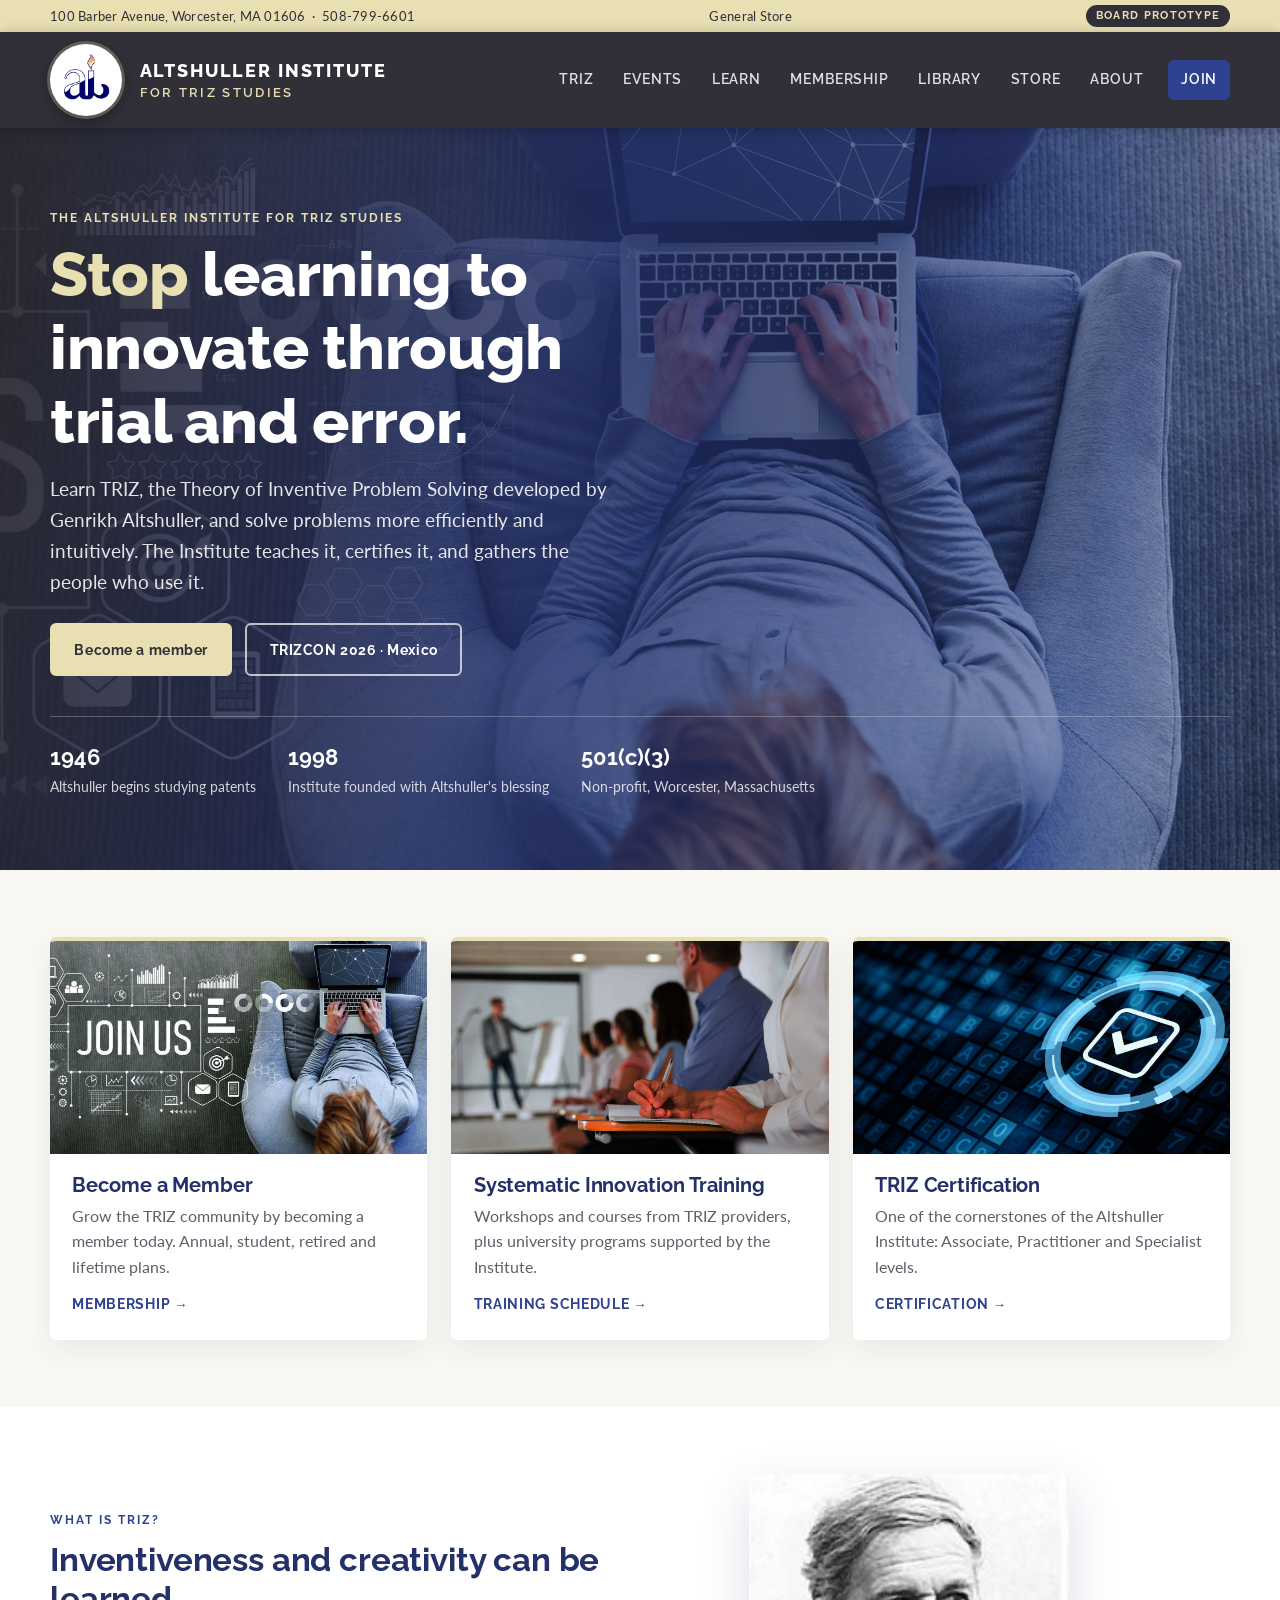
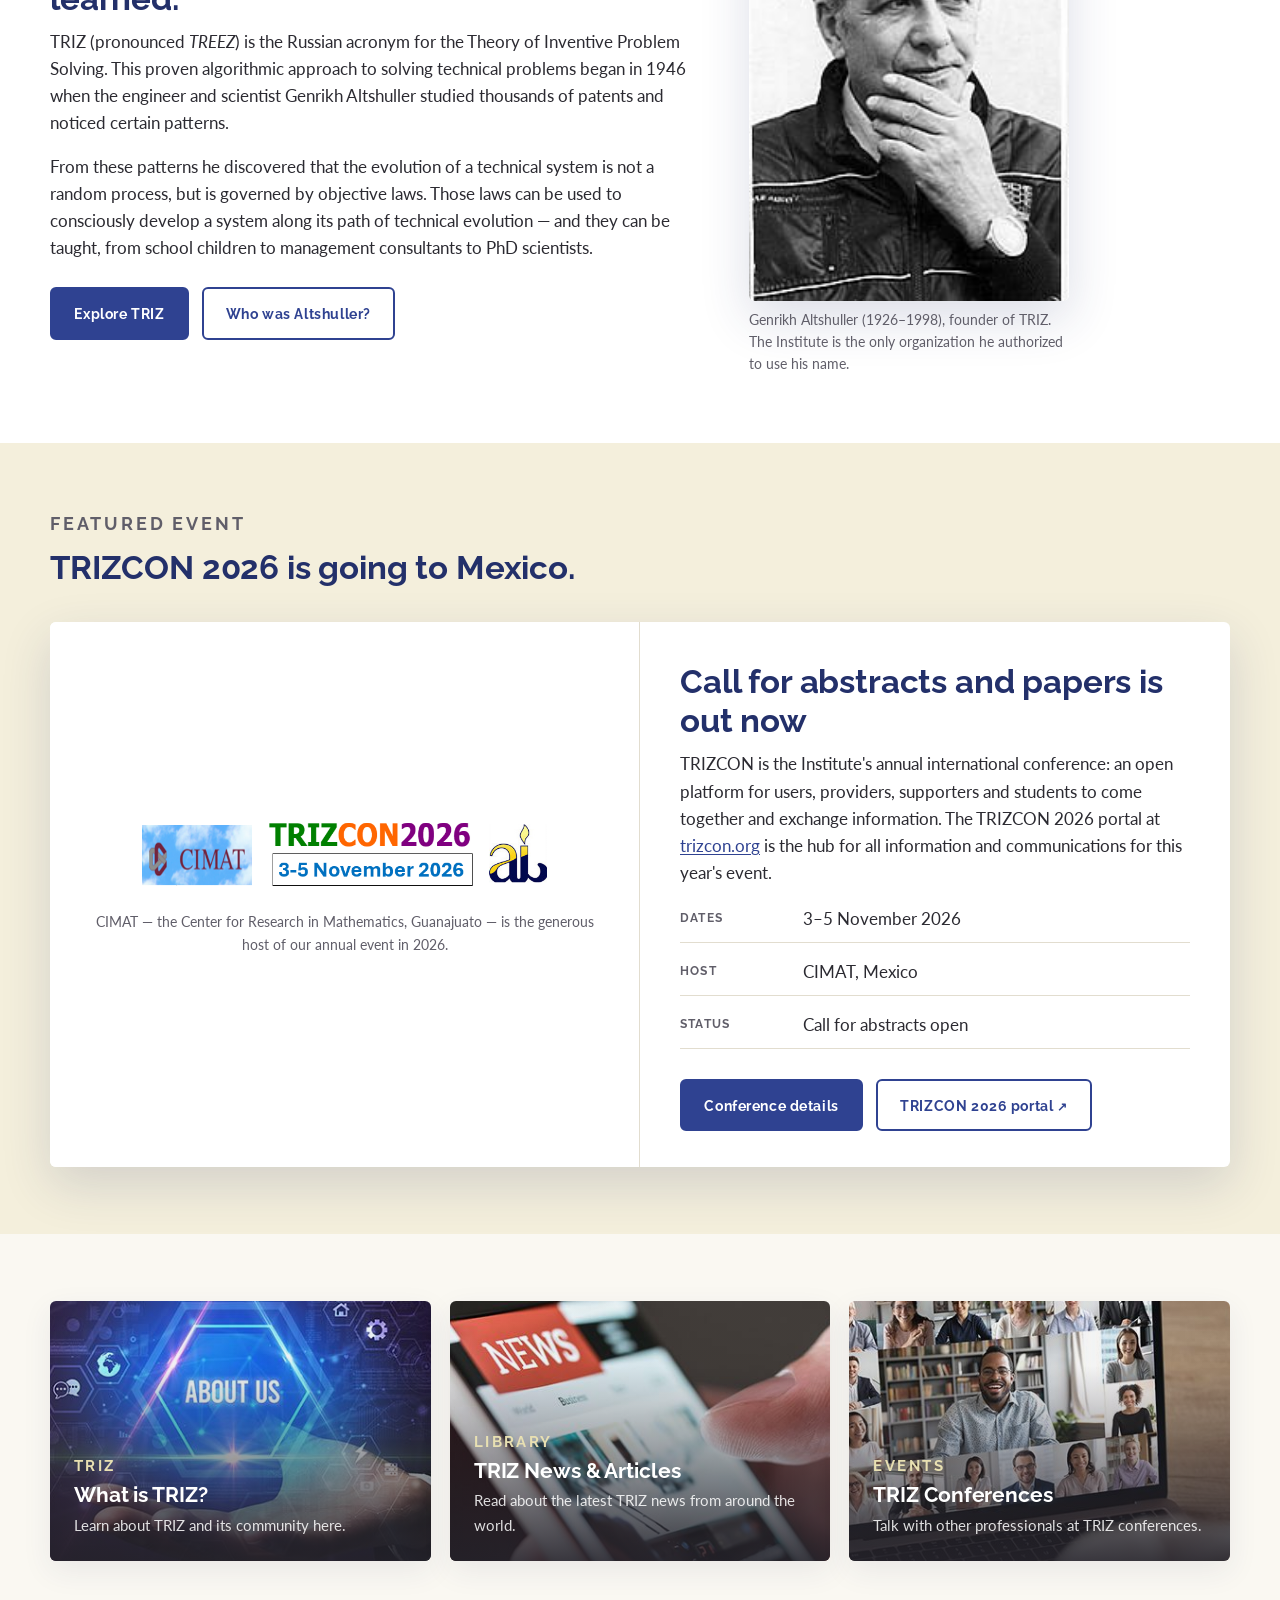
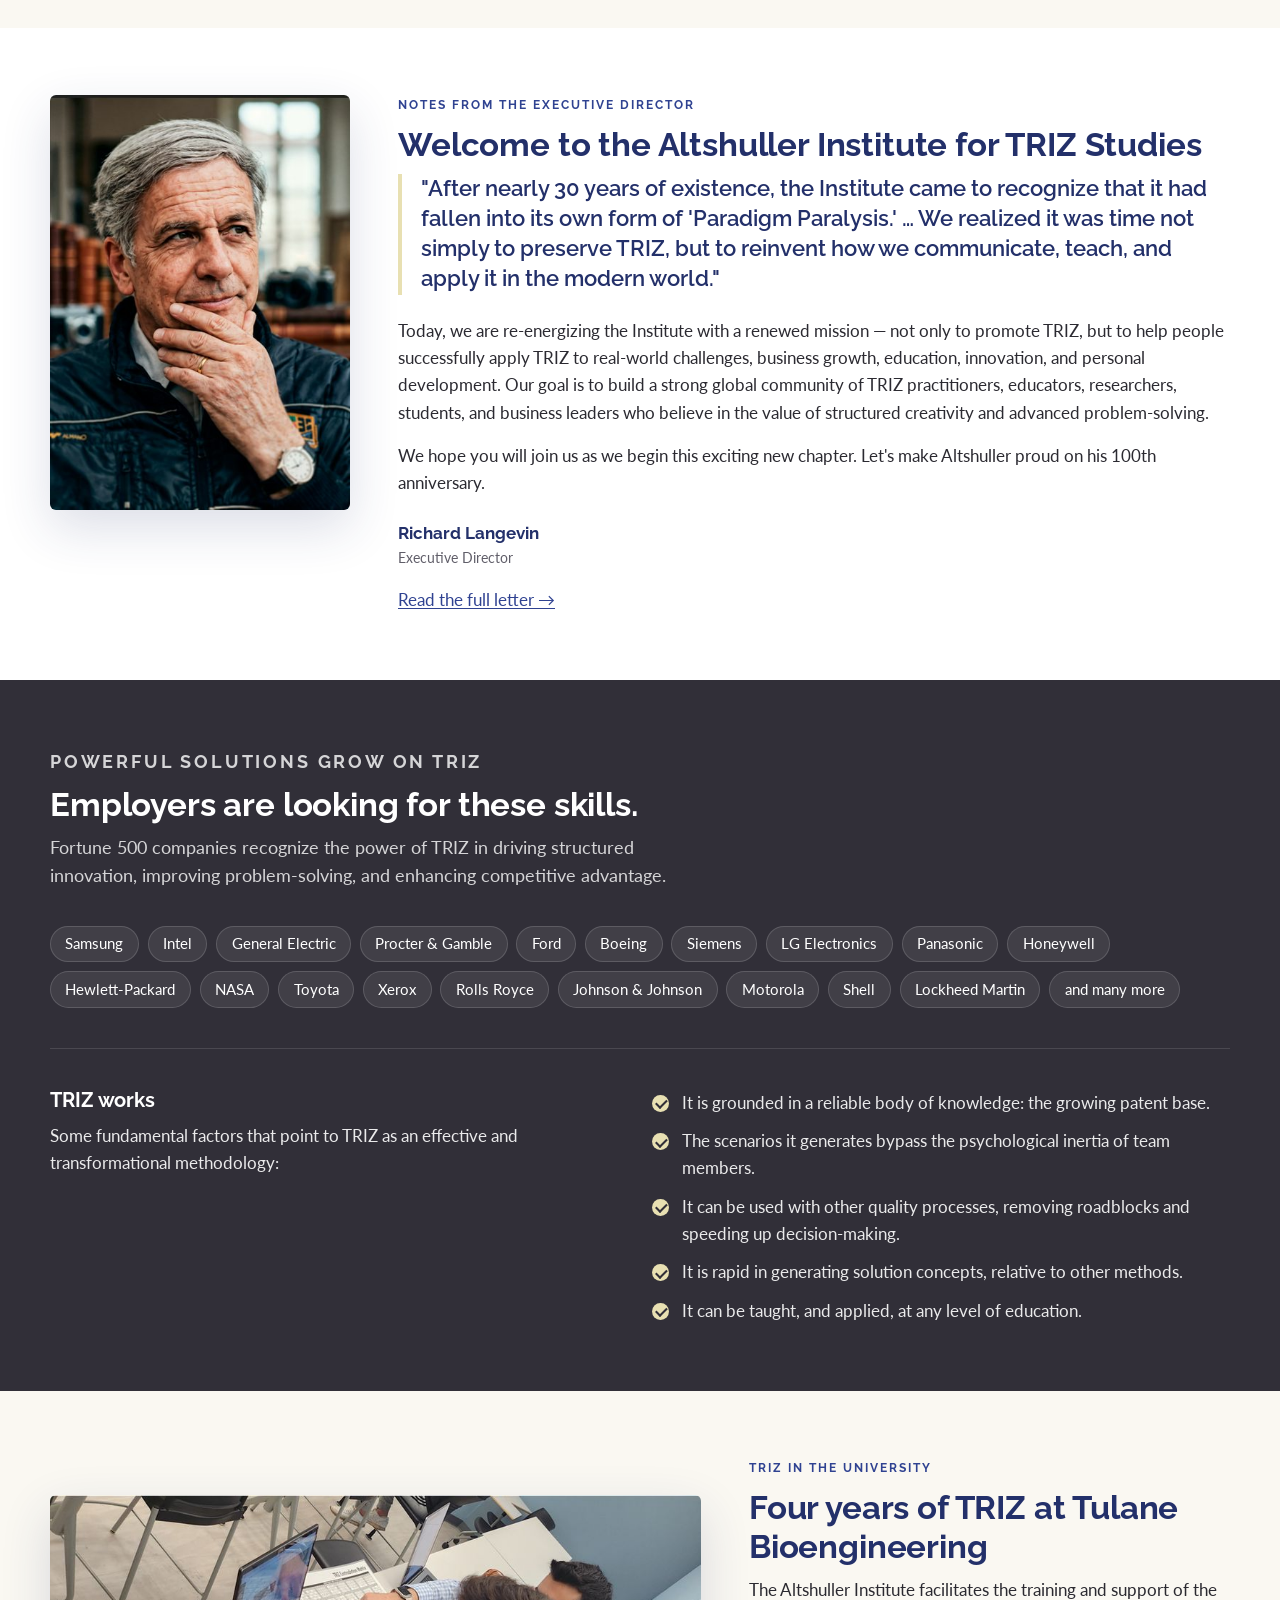
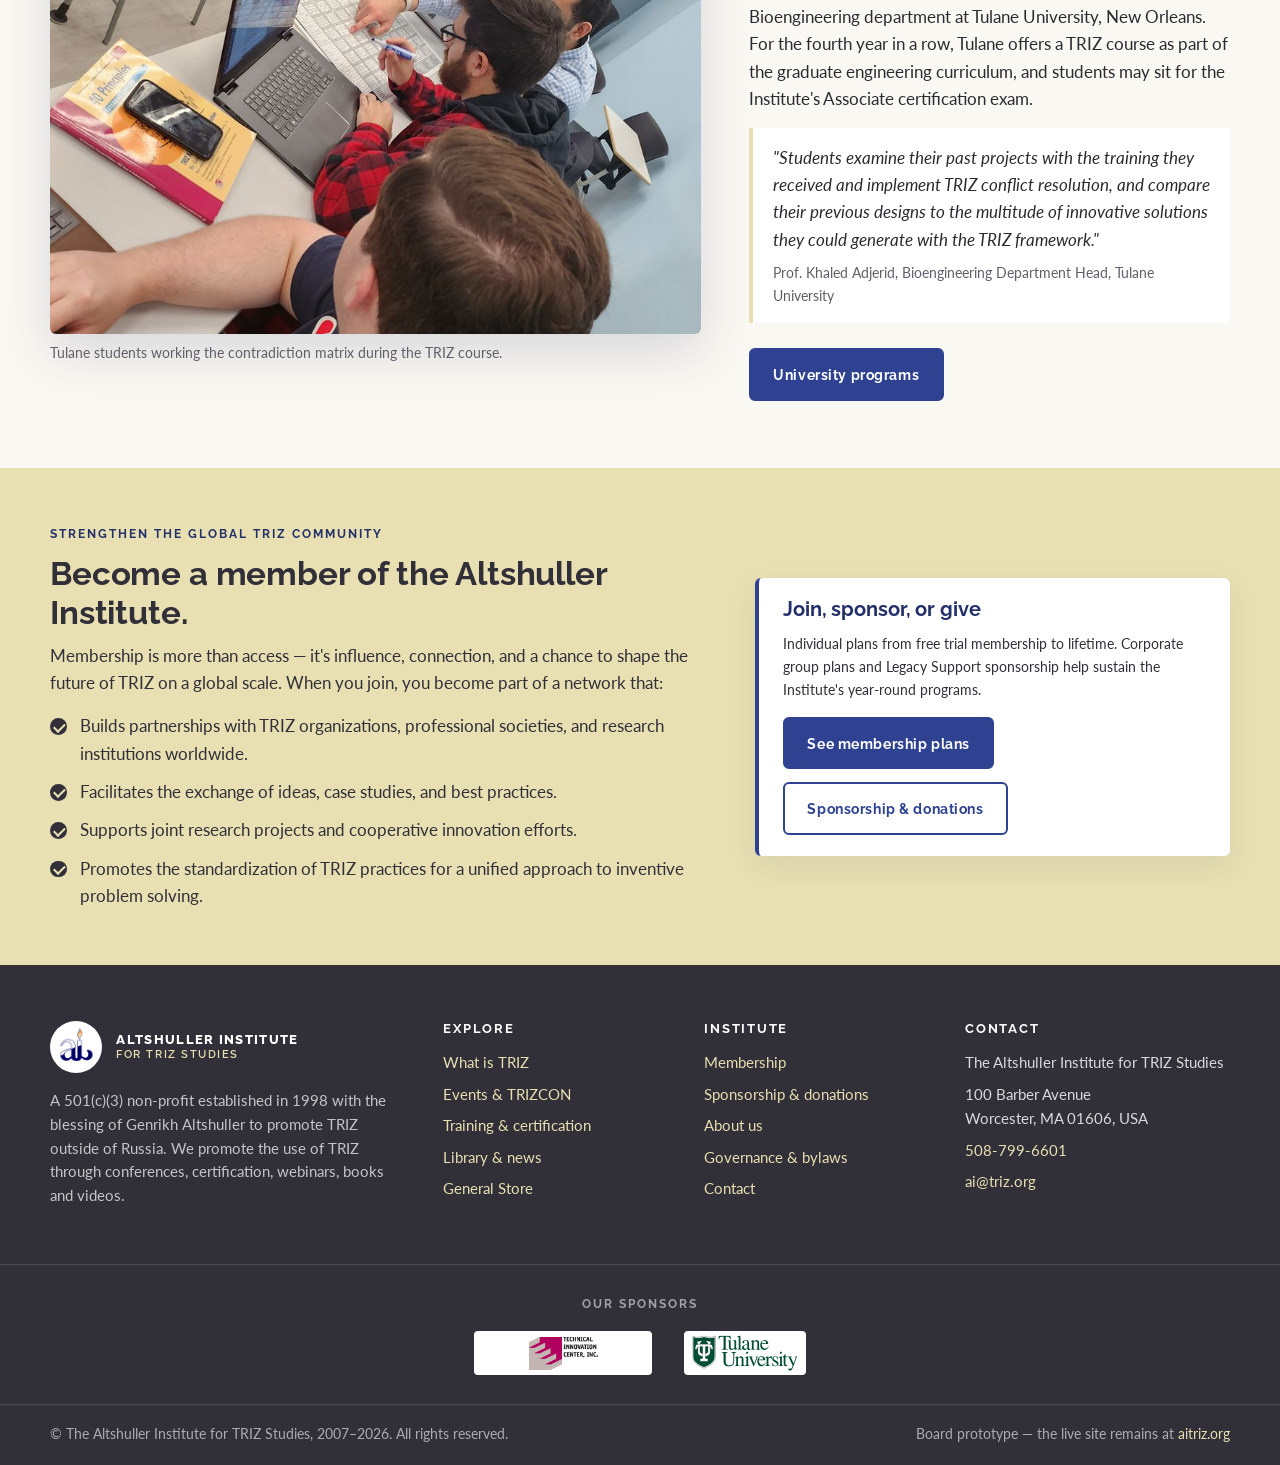
==== commit 68c5a5a1: "Make the General Store reachable from every page without crowding the primary nav PR #16 added an ei" ====
--- a/index.html
+++ b/index.html
@@ -15,6 +15,7 @@
   <div class="utility">
     <div class="wrap">
       <span class="utility-contact">100 Barber Avenue, Worcester, MA 01606 &nbsp;·&nbsp; <a href="tel:+15087996601">508-799-6601</a></span>
+      <a class="utility-store" href="pages/store.html">General Store</a>
       <span class="proto">Board prototype</span>
     </div>
   </div>
@@ -33,6 +34,7 @@
         <a href="pages/learn.html">Learn</a>
         <a href="pages/membership.html">Membership</a>
         <a href="pages/library.html">Library</a>
+        <a class="nav-mobile-only" href="pages/store.html">Store</a>
         <a href="pages/about.html">About</a>
         <a class="nav-cta" href="pages/membership.html#join">Join</a>
       </nav>
@@ -273,6 +275,7 @@
           <li><a href="pages/events.html">Events &amp; TRIZCON</a></li>
           <li><a href="pages/learn.html">Training &amp; certification</a></li>
           <li><a href="pages/library.html">Library &amp; news</a></li>
+          <li><a href="pages/store.html">General Store</a></li>
         </ul>
       </div>
       <div>
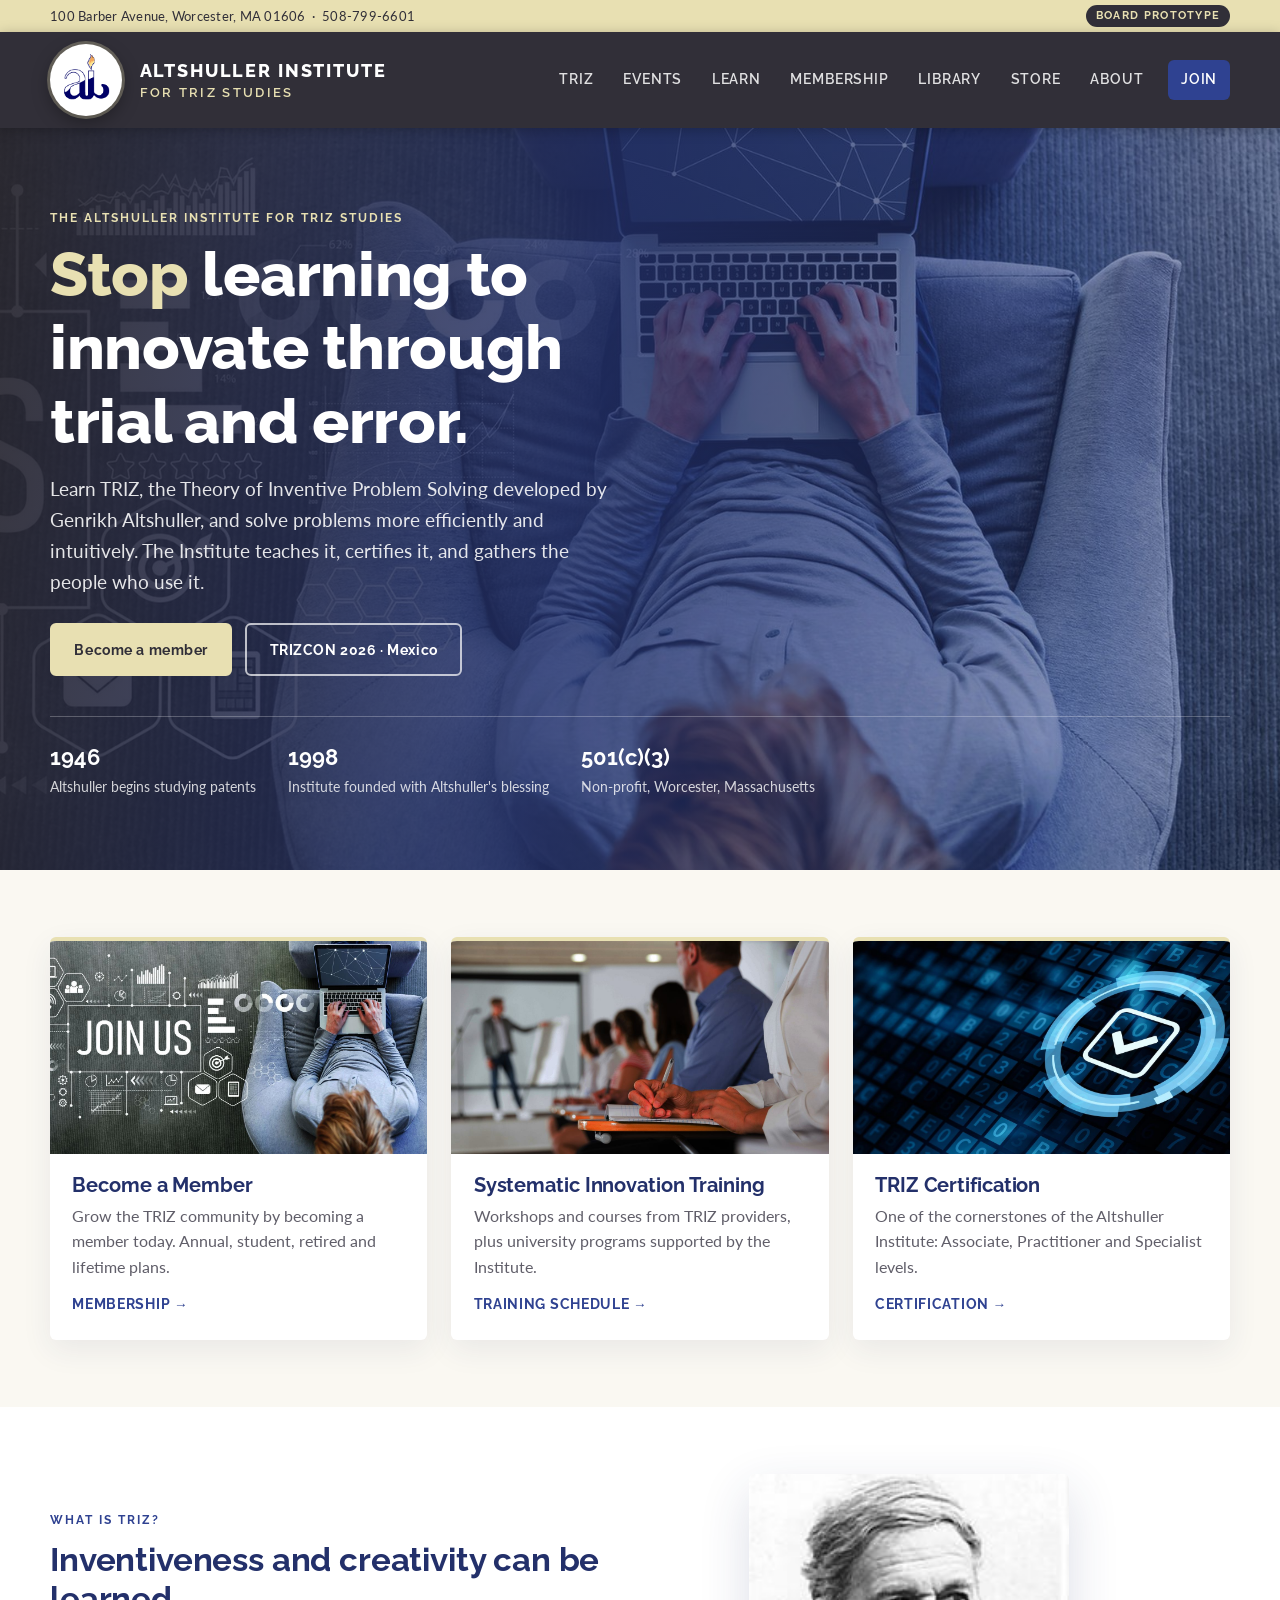
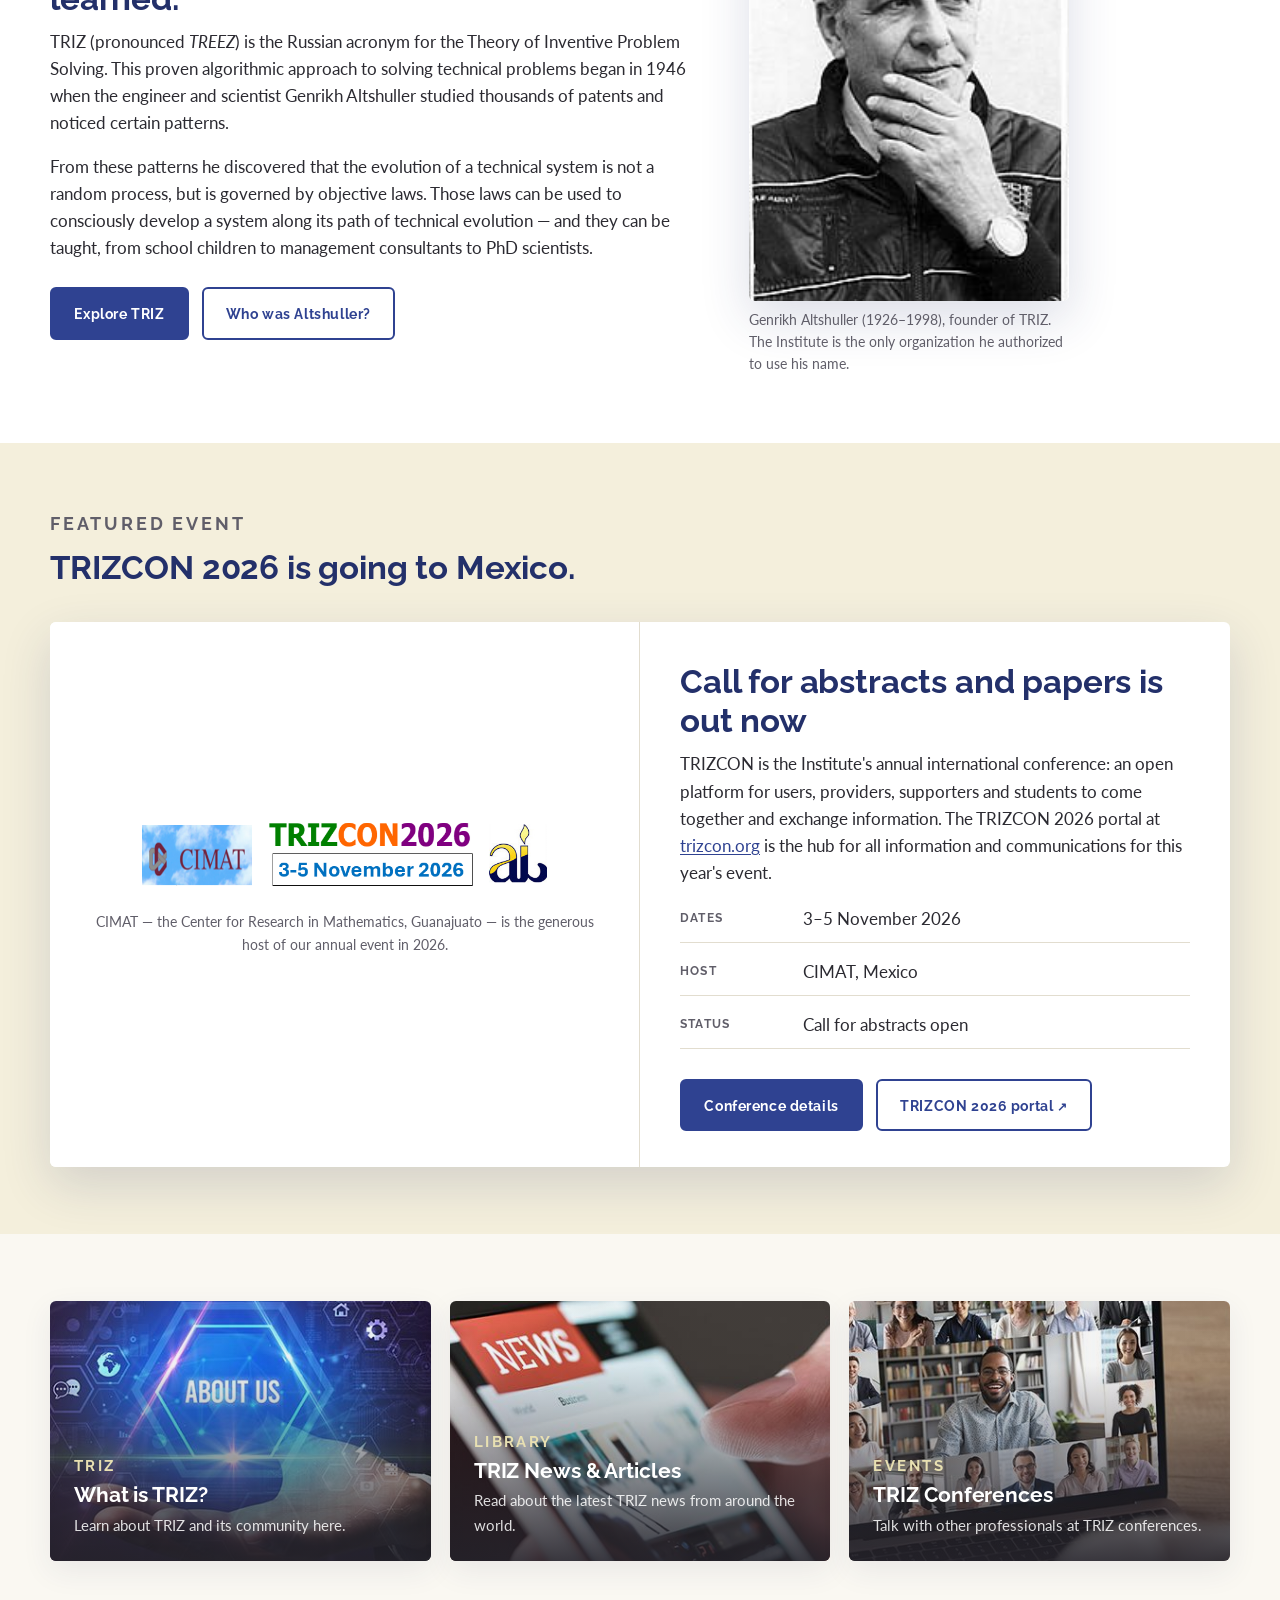
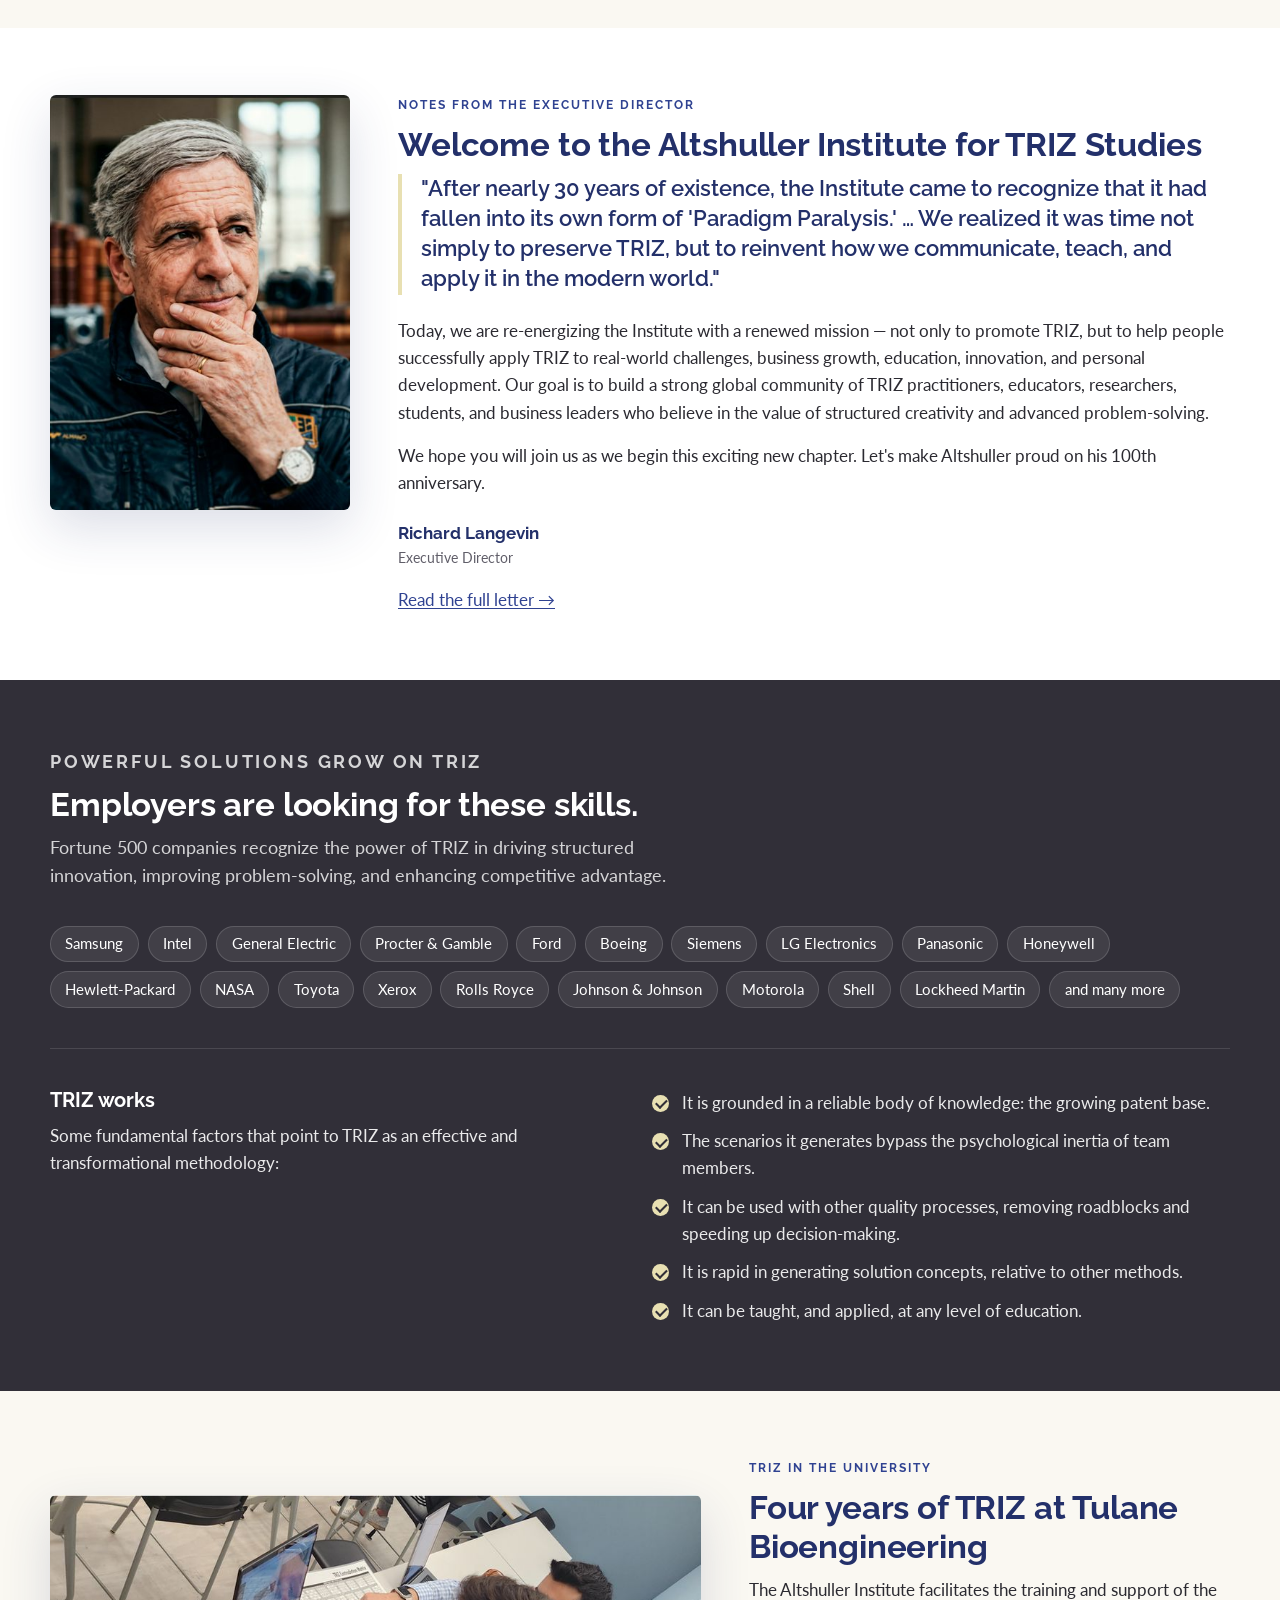
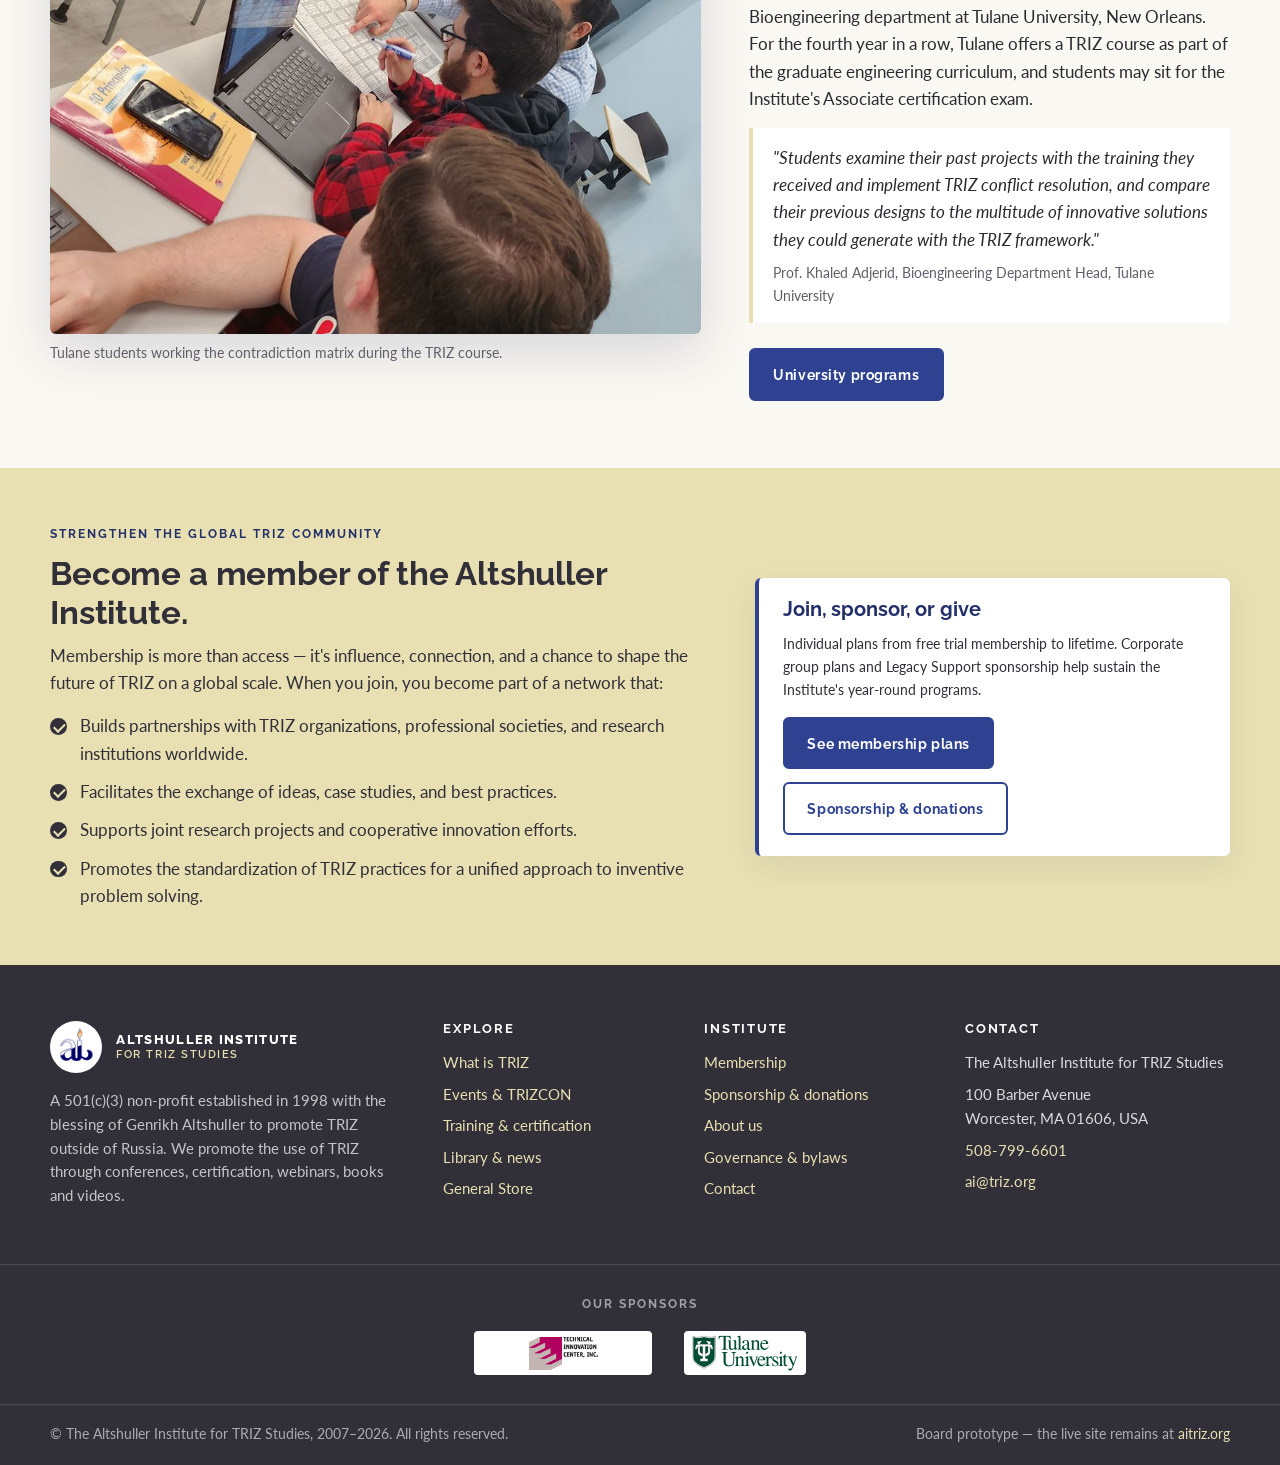
==== commit 38d80ec4: "Put Store in the primary nav and size the header so eight links fit Replace the utility-bar link and" ====
--- a/index.html
+++ b/index.html
@@ -15,7 +15,6 @@
   <div class="utility">
     <div class="wrap">
       <span class="utility-contact">100 Barber Avenue, Worcester, MA 01606 &nbsp;·&nbsp; <a href="tel:+15087996601">508-799-6601</a></span>
-      <a class="utility-store" href="pages/store.html">General Store</a>
       <span class="proto">Board prototype</span>
     </div>
   </div>
@@ -34,7 +33,7 @@
         <a href="pages/learn.html">Learn</a>
         <a href="pages/membership.html">Membership</a>
         <a href="pages/library.html">Library</a>
-        <a class="nav-mobile-only" href="pages/store.html">Store</a>
+        <a href="pages/store.html">Store</a>
         <a href="pages/about.html">About</a>
         <a class="nav-cta" href="pages/membership.html#join">Join</a>
       </nav>
--- a/css/site.css
+++ b/css/site.css
@@ -118,9 +118,23 @@
   font-size: 0.8rem;
   letter-spacing: 0.02em;
 }
-.utility .wrap { display: flex; justify-content: space-between; align-items: center; gap: 1rem; min-height: 2rem; }
+.utility .wrap { display: flex; justify-content: flex-end; align-items: center; gap: 1rem; min-height: 2rem; }
+.utility .utility-contact { margin-right: auto; }
 .utility a { color: var(--charcoal); text-decoration: none; }
 .utility a:hover { text-decoration: underline; }
+/* Store lives in the utility bar, not the primary nav: an eighth link there
+   squeezed the brand lockup onto two lines between 860 and 960px. */
+.utility .utility-store {
+  font-family: var(--font-head);
+  font-weight: 700;
+  font-size: 0.72rem;
+  letter-spacing: 0.1em;
+  text-transform: uppercase;
+  color: var(--blue-deep);
+  padding: 0.15rem 0;
+  white-space: nowrap;
+}
+.utility .utility-store[aria-current="page"] { text-decoration: underline; text-underline-offset: 3px; }
 .utility .proto {
   font-family: var(--font-head);
   font-weight: 700;
@@ -189,6 +203,8 @@
 }
 .nav .nav-cta { margin-left: 0.5rem; background: var(--blue); color: var(--white); }
 .nav .nav-cta:hover { background: var(--blue-deep); }
+/* Shown only in the collapsed mobile menu, where there is room for it. */
+.nav .nav-mobile-only { display: none; }
 
 /* Heroes ------------------------------------------------------- */
 .hero {
@@ -402,6 +418,8 @@
 .section-dark .placeholder { background: rgba(255,255,255,0.06); border-color: rgba(232,224,178,0.6); color: rgba(255,255,255,0.8); }
 .section-dark .placeholder strong { color: var(--khaki); }
 .section-dark .checks li::before { background: var(--khaki); }
+.section-dark .aside-box { color: var(--ink); }
+.section-dark .aside-box a { color: var(--blue); }
 
 /* Callouts / placeholders -------------------------------------- */
 .callout { background: var(--white); border-left: 4px solid var(--blue); border-radius: var(--radius); padding: 1.3rem 1.5rem; box-shadow: var(--shadow); }
@@ -461,6 +479,7 @@
 /* Responsive --------------------------------------------------- */
 @media (max-width: 1024px) {
   .grid-4, .stats, .people, .principles { grid-template-columns: repeat(2, 1fr); }
+  .grid-4.store-grid { grid-template-columns: repeat(3, 1fr); }
   .plans { grid-template-columns: repeat(3, 1fr); }
   .articles, .grid-3, .tiles { grid-template-columns: repeat(2, 1fr); }
   .footer-main { grid-template-columns: 1fr 1fr; }
@@ -496,6 +515,7 @@
     box-shadow: 0 12px 24px rgba(0,0,0,0.3);
   }
   .nav a { font-size: 0.85rem; padding: 0.85rem 1.4rem; border-radius: 0; }
+  .nav .nav-mobile-only { display: block; }
   .nav a[aria-current="page"]::after { display: none; }
   .nav a[aria-current="page"] { background: rgba(255,255,255,0.06); }
   .nav .nav-cta { margin: 0.6rem 1.4rem 0; text-align: center; border-radius: var(--radius); }
@@ -507,7 +527,7 @@
   .site-header { position: relative; }
   .brand img { width: 60px; height: 60px; }
   .brand .brand-text { font-size: 0.95rem; }
-  .utility .wrap { font-size: 0.75rem; }
+  .utility .wrap { font-size: 0.75rem; justify-content: space-between; }
   .utility .utility-contact { display: none; }
 
   .hero { min-height: 0; }
@@ -518,7 +538,8 @@
   .section { padding: 3rem 0; }
   .split, .split.reverse { grid-template-columns: 1fr; gap: 1.8rem; }
   .split.reverse > :first-child { order: 0; }
-  .tiles, .grid-2, .grid-3, .articles, .two-col, .checks-2 { grid-template-columns: 1fr; }
+  .tiles, .grid-2, .grid-3, .articles, .two-col, .checks-2, .store-notes { grid-template-columns: 1fr; }
+  .grid-4.store-grid { grid-template-columns: repeat(2, 1fr); }
   .event-feature { grid-template-columns: 1fr; }
   .event-feature .event-media { border-right: 0; border-bottom: 1px solid var(--line); padding: 1.8rem; }
   .event-feature .event-body { padding: 1.8rem 1.5rem; }
@@ -542,24 +563,31 @@
   .brand img { width: 54px; height: 54px; padding: 4px; box-shadow: 0 0 0 2px rgba(232,224,178,0.28), 0 4px 12px rgba(0,0,0,0.35); }
   .brand .brand-text { font-size: 0.86rem; }
   .brand .brand-text small { font-size: 0.68rem; letter-spacing: 0.14em; }
-  .grid-4, .stats, .people, .principles, .plans { grid-template-columns: 1fr; }
+  .grid-4, .grid-4.store-grid, .stats, .people, .principles, .plans { grid-template-columns: 1fr; }
   .hero h1 { font-size: 2.1rem; }
   .btn { width: 100%; text-align: center; }
   .actions { flex-direction: column; }
   .utility .wrap { justify-content: center; }
 }
-/* General Store (PayPal prototype) ----------------------------- */
+/* General Store (PayPal buttons) ------------------------------- */
 .store-banner {
   background: var(--khaki-light);
   border: 2px solid var(--gold);
   border-radius: var(--radius);
   padding: 0.85rem 1.1rem;
-  margin: 0 0 1.8rem;
+  margin: 0 0 1.4rem;
   color: var(--charcoal);
   font-family: var(--font-head);
   font-weight: 800;
   letter-spacing: 0.02em;
 }
+.store-notes { display: grid; grid-template-columns: repeat(3, 1fr); gap: 1.5rem; }
+.store-notes p { margin: 0; color: var(--muted); font-size: 0.95rem; }
+.store-notes strong { display: block; color: var(--blue-deep); font-family: var(--font-head); font-size: 0.95rem; margin-bottom: 0.15rem; }
+.store-grid { align-items: stretch; }
+.store-grid .aside-box { align-self: start; }
+.store-card .card-body { padding: 1.2rem 1.25rem 1.3rem; }
+.store-card h3 { font-size: 1.1rem; }
 .store-card .store-kind {
   font-family: var(--font-head);
   font-weight: 700;
@@ -568,16 +596,55 @@
   text-transform: uppercase;
   color: var(--blue);
   margin: 0 0 0.45rem;
-}
+  display: flex; flex-wrap: wrap; align-items: center; gap: 0.35rem 0.5rem;
+}
+.store-tag {
+  display: inline-block;
+  font-size: 0.66rem;
+  letter-spacing: 0.08em;
+  padding: 0.15rem 0.5rem;
+  border-radius: 999px;
+  background: var(--blue-tint);
+  color: var(--blue-deep);
+}
+.store-tag-new { background: var(--khaki); color: var(--charcoal); }
+.store-tag-youth { background: #e3f1ec; color: #1f5c47; }
+.store-tag-sale { background: #fbe9e3; color: #8a3a1f; }
+.store-tag-soldout { background: var(--charcoal); color: var(--white); }
 .store-card .store-price {
   font-family: var(--font-head);
   font-weight: 800;
-  font-size: 1.7rem;
+  font-size: 1.6rem;
+  line-height: 1.15;
   color: var(--blue-deep);
-  margin: 0 0 0.9rem;
-}
+  margin: auto 0 0.9rem;
+  padding-top: 0.4rem;
+}
+.store-card .store-price small { font-family: var(--font-body); font-weight: 400; font-size: 0.85rem; color: var(--muted); }
+.store-card .store-was { font-size: 0.9rem; font-weight: 600; color: var(--muted); }
+.store-card .store-save { font-size: 0.68rem; font-weight: 700; letter-spacing: 0.08em; text-transform: uppercase; color: #8a3a1f; vertical-align: middle; }
 .store-card .card-body p { flex: 0 0 auto; }
-.store-buy { margin-top: auto; }
+.store-buy { margin-top: 0; }
+.store-card.is-soldout { opacity: 0.78; border-top-color: var(--line); }
+.store-card.is-soldout .store-price { color: var(--muted); }
+.store-card .store-unavailable {
+  margin: 0;
+  min-height: 48px;
+  display: flex; align-items: center; justify-content: center;
+  border: 2px dashed var(--line);
+  border-radius: 4px;
+  font-family: var(--font-head);
+  font-weight: 700;
+  font-size: 0.85rem;
+  color: var(--muted);
+  text-align: center;
+  padding: 0.5rem 0.75rem;
+}
+.section-dark .store-card { border-top-color: var(--khaki); }
+.section-dark .store-card h3 { color: var(--blue-deep); }
+.section-dark .store-card .card-body p { color: var(--muted); }
+.section-dark .store-card .store-price { color: var(--blue-deep); }
+.section-dark .store-card .store-kind { color: var(--blue); }
 /* PayPal gold with dark label. Color is set on the control itself so
    it stays readable without hover (site gold-on-khaki buttons did not). */
 .paypal-buy {
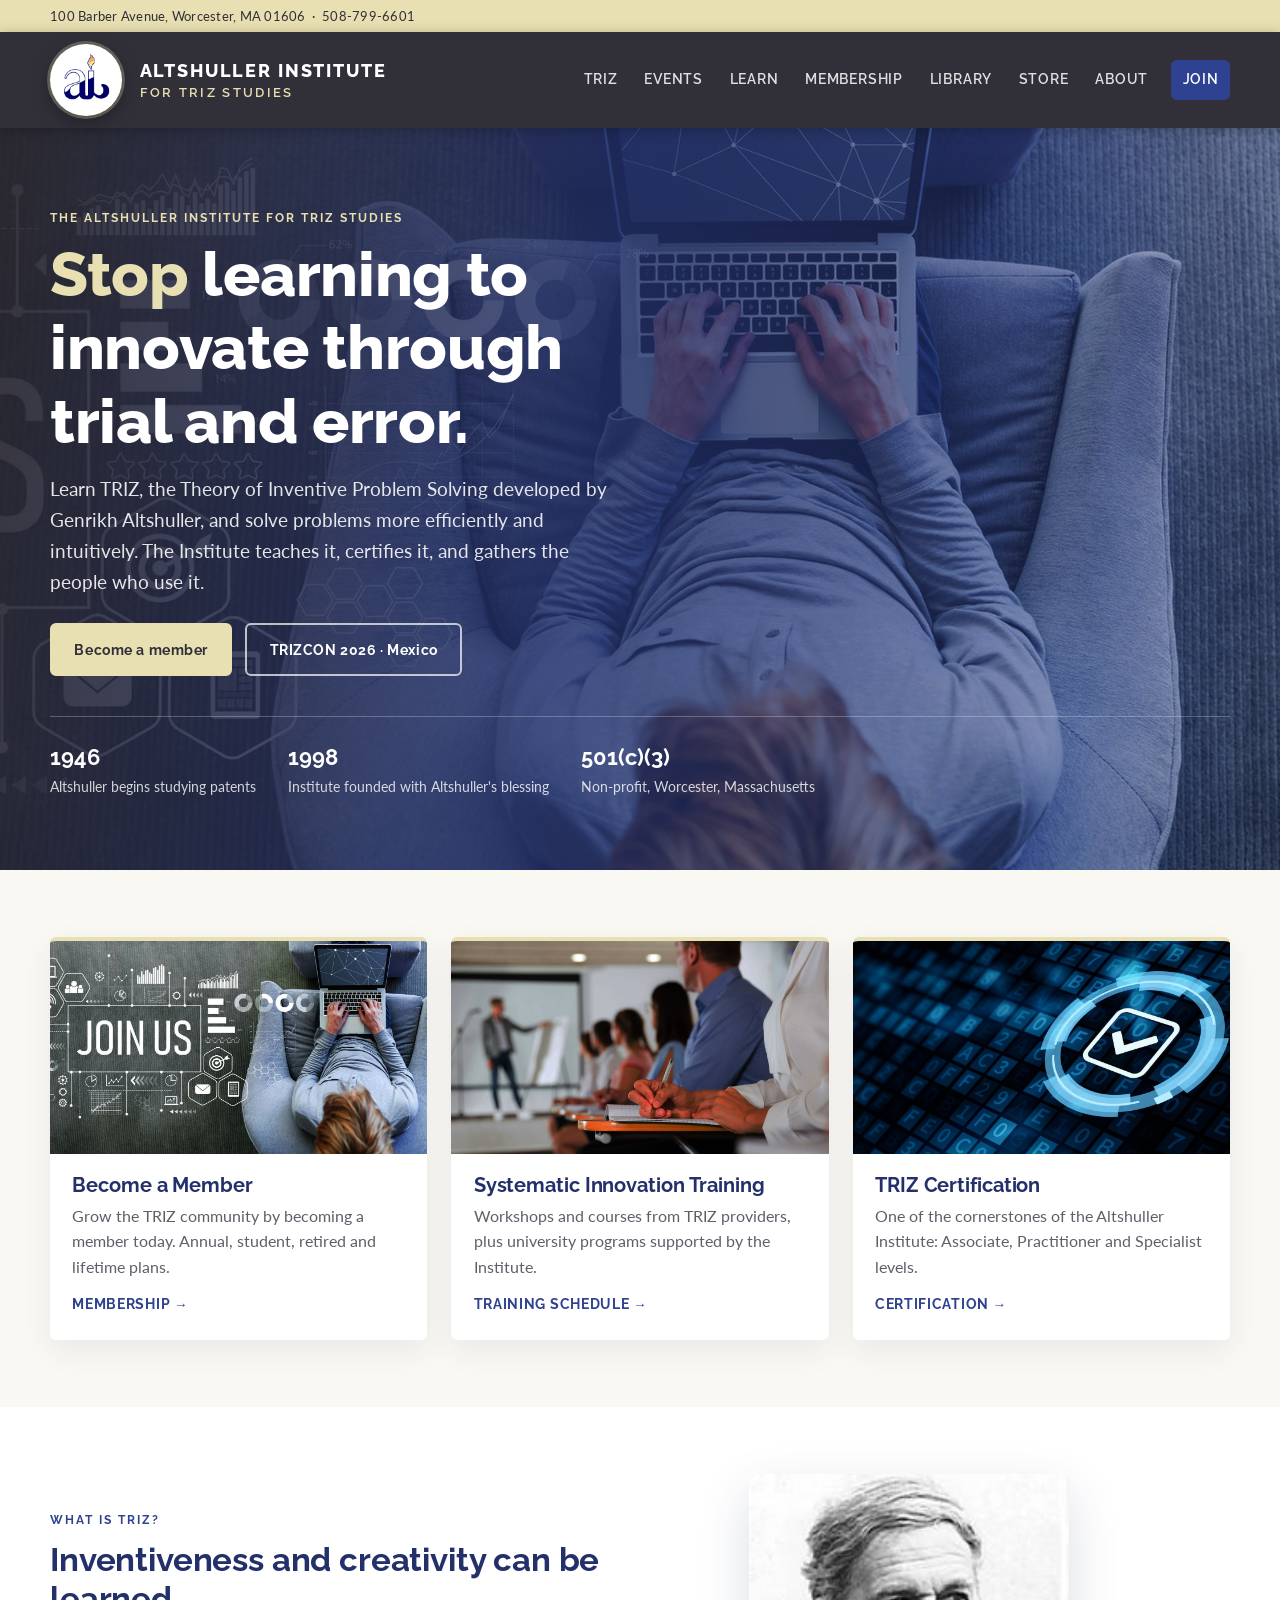
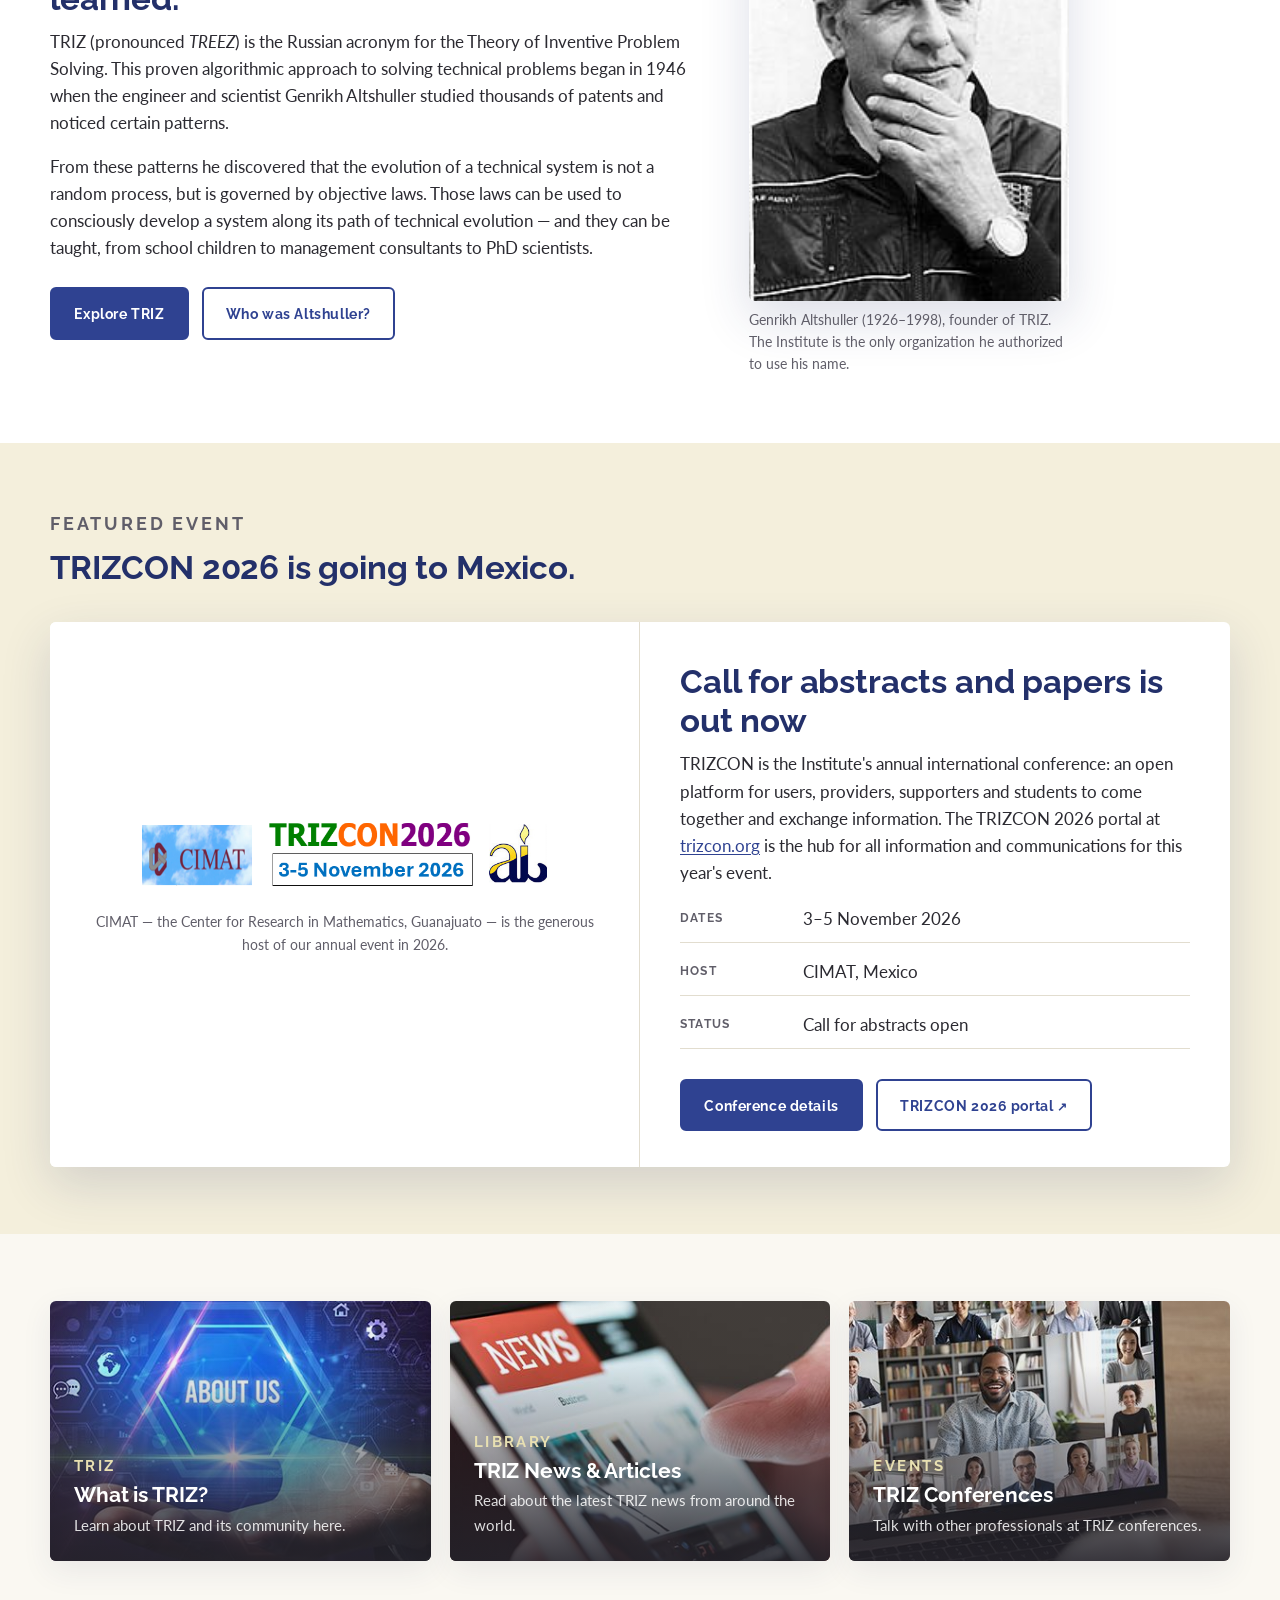
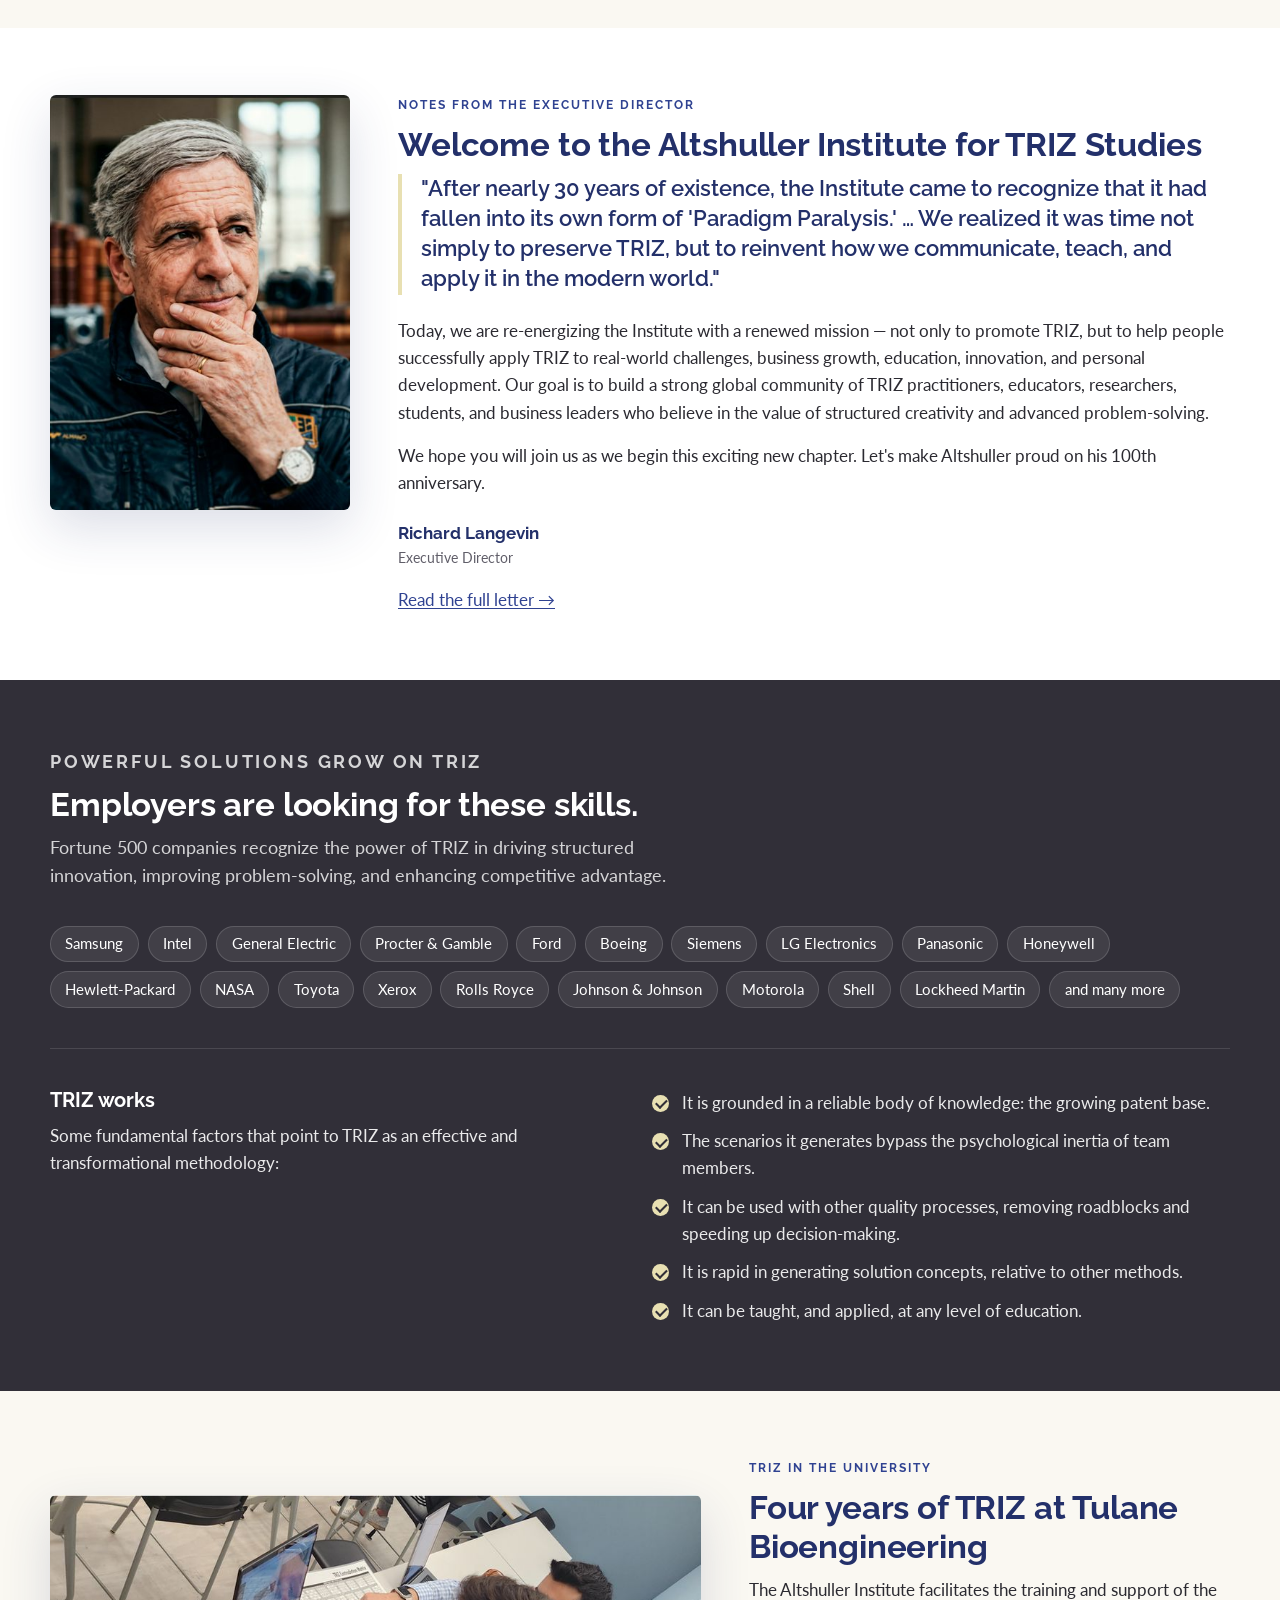
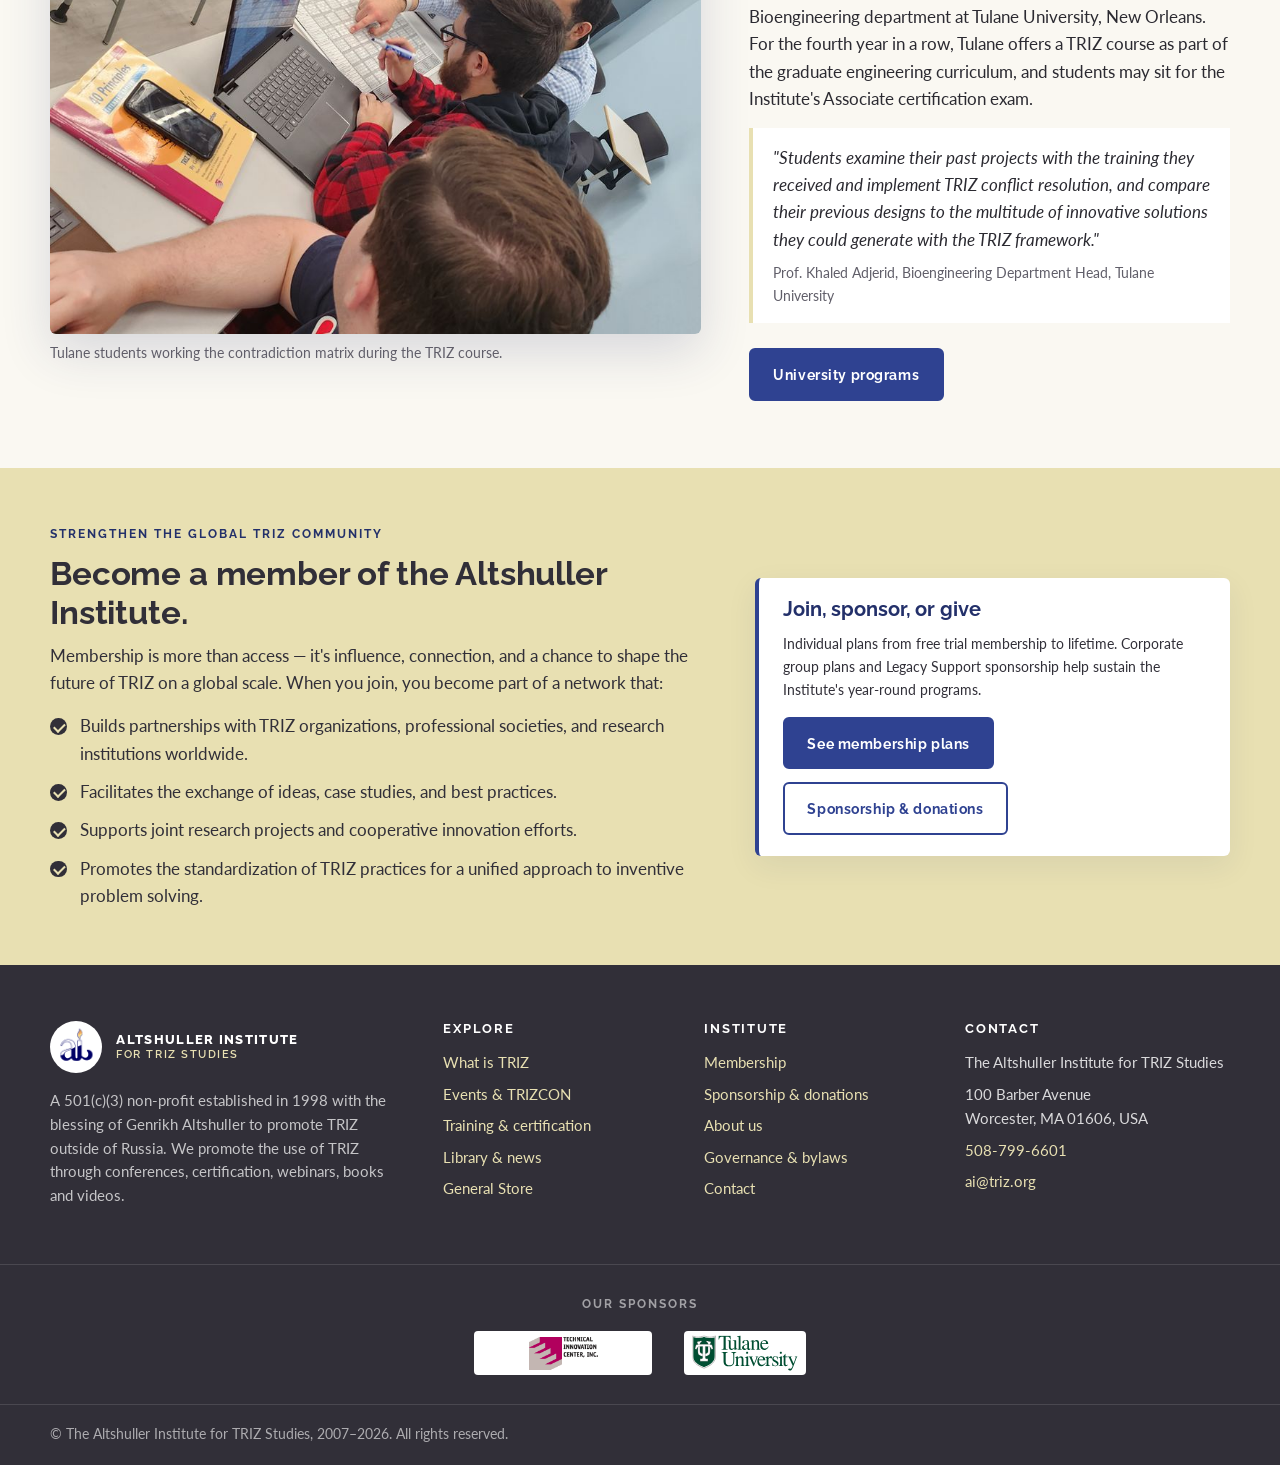
==== commit 884064cf: "Switch the store to PayPal hosted buttons and add launch files Checkout no longer builds an order fr" ====
--- a/index.html
+++ b/index.html
@@ -3,6 +3,7 @@
 <head>
   <meta charset="utf-8">
   <meta name="viewport" content="width=device-width, initial-scale=1">
+  <link rel="canonical" href="https://aitriz.org/">
   <title>The Altshuller Institute for TRIZ Studies</title>
   <meta name="description" content="Learn to innovate and improve systems more efficiently. Stop using trial and error to learn how to create. Use TRIZ!">
   <link rel="icon" href="assets/brand/favicon.ico">
@@ -15,7 +16,6 @@
   <div class="utility">
     <div class="wrap">
       <span class="utility-contact">100 Barber Avenue, Worcester, MA 01606 &nbsp;·&nbsp; <a href="tel:+15087996601">508-799-6601</a></span>
-      <span class="proto">Board prototype</span>
     </div>
   </div>
 
@@ -309,7 +309,6 @@
     <div class="footer-bottom">
       <div class="wrap">
         <span>© The Altshuller Institute for TRIZ Studies, 2007–2026. All rights reserved.</span>
-        <span>Board prototype — the live site remains at <a href="https://www.aitriz.org" target="_blank" rel="noopener">aitriz.org</a></span>
       </div>
     </div>
   </footer>
--- a/css/site.css
+++ b/css/site.css
@@ -118,23 +118,9 @@
   font-size: 0.8rem;
   letter-spacing: 0.02em;
 }
-.utility .wrap { display: flex; justify-content: flex-end; align-items: center; gap: 1rem; min-height: 2rem; }
-.utility .utility-contact { margin-right: auto; }
+.utility .wrap { display: flex; justify-content: space-between; align-items: center; gap: 1rem; min-height: 2rem; }
 .utility a { color: var(--charcoal); text-decoration: none; }
 .utility a:hover { text-decoration: underline; }
-/* Store lives in the utility bar, not the primary nav: an eighth link there
-   squeezed the brand lockup onto two lines between 860 and 960px. */
-.utility .utility-store {
-  font-family: var(--font-head);
-  font-weight: 700;
-  font-size: 0.72rem;
-  letter-spacing: 0.1em;
-  text-transform: uppercase;
-  color: var(--blue-deep);
-  padding: 0.15rem 0;
-  white-space: nowrap;
-}
-.utility .utility-store[aria-current="page"] { text-decoration: underline; text-underline-offset: 3px; }
 .utility .proto {
   font-family: var(--font-head);
   font-weight: 700;
@@ -156,8 +142,11 @@
   z-index: 50;
   box-shadow: 0 2px 12px rgba(0,0,0,0.25);
 }
-.site-header .wrap { display: flex; align-items: center; justify-content: space-between; gap: 2rem; min-height: 6rem; padding: 0.6rem 0; }
-.brand { display: flex; align-items: center; gap: 1.1rem; text-decoration: none; color: var(--white); }
+/* The lockup never shrinks or wraps; the nav is sized (below) to fit beside
+   it at every width down to the mobile breakpoint, and if it ever cannot,
+   it wraps to its own row instead of overflowing the viewport. */
+.site-header .wrap { display: flex; flex-wrap: wrap; align-items: center; justify-content: space-between; gap: 0.5rem 2rem; min-height: 6rem; padding: 0.6rem 0; }
+.brand { display: flex; align-items: center; gap: 1.1rem; text-decoration: none; color: var(--white); flex-shrink: 0; white-space: nowrap; }
 /* The lamp mark is a 96px source, so 72px keeps it crisp while reading as the focal point. */
 .brand img {
   width: 72px; height: 72px; flex-shrink: 0;
@@ -183,7 +172,7 @@
 .nav-toggle-label span::before { top: -7px; left: 0; }
 .nav-toggle-label span::after { top: 7px; left: 0; }
 
-.nav { display: flex; gap: 0.25rem; align-items: center; }
+.nav { display: flex; gap: 0.25rem; align-items: center; margin-left: auto; }
 .nav a {
   font-family: var(--font-head);
   font-weight: 600;
@@ -203,8 +192,6 @@
 }
 .nav .nav-cta { margin-left: 0.5rem; background: var(--blue); color: var(--white); }
 .nav .nav-cta:hover { background: var(--blue-deep); }
-/* Shown only in the collapsed mobile menu, where there is room for it. */
-.nav .nav-mobile-only { display: none; }
 
 /* Heroes ------------------------------------------------------- */
 .hero {
@@ -370,6 +357,8 @@
 .plan h3 { font-size: 1.1rem; margin-bottom: 0.2rem; }
 .plan .price { font-family: var(--font-head); font-weight: 800; font-size: 1.9rem; color: var(--blue-deep); margin: 0.4rem 0 0.1rem; }
 .plan .price small { font-size: 0.85rem; font-weight: 600; color: var(--muted); }
+.plan .price.is-pending { font-size: 1.05rem; font-weight: 700; line-height: 1.35; color: var(--muted); }
+.stat strong.is-pending { font-size: 1.35rem; line-height: 1.25; }
 .plan .term { color: var(--muted); font-size: 0.85rem; margin-bottom: 1rem; }
 .plan ul { padding-left: 1.1rem; font-size: 0.93rem; margin: 0 0 1.2rem; flex: 1; }
 .plan .btn { align-self: flex-start; }
@@ -485,26 +474,36 @@
   .footer-main { grid-template-columns: 1fr 1fr; }
   .letter { grid-template-columns: 240px 1fr; gap: 2rem; }
 }
-/* Nav is still a single row here, so step the lockup down to keep the links on one line. */
+/* Nav is still a single row here, so step the lockup and the link spacing
+   down together to keep eight links beside the brand on one line. */
+@media (max-width: 1280px) {
+  .site-header .wrap { gap: 0.5rem 1.5rem; }
+  .nav a { padding: 0.55rem 0.7rem; }
+  .nav a[aria-current="page"]::after { left: 0.7rem; right: 0.7rem; }
+}
 @media (max-width: 1100px) {
-  .site-header .wrap { min-height: 5.5rem; gap: 1.25rem; }
+  .site-header .wrap { min-height: 5.5rem; gap: 0.5rem 1.25rem; }
   .brand { gap: 0.9rem; }
   .brand img { width: 62px; height: 62px; padding: 4px; }
   .brand .brand-text { font-size: 1rem; }
   .brand .brand-text small { font-size: 0.72rem; }
-  .nav a { padding: 0.55rem 0.65rem; }
-  .nav a[aria-current="page"]::after { left: 0.65rem; right: 0.65rem; }
-}
-@media (max-width: 960px) {
-  .site-header .wrap { min-height: 5.25rem; }
+  .nav a { padding: 0.55rem 0.55rem; letter-spacing: 0.05em; }
+  .nav a[aria-current="page"]::after { left: 0.55rem; right: 0.55rem; }
+  .nav .nav-cta { margin-left: 0.3rem; }
+}
+@media (max-width: 1000px) {
+  .site-header .wrap { min-height: 5.25rem; gap: 0.5rem 1rem; }
+  .brand { gap: 0.75rem; }
   .brand img { width: 56px; height: 56px; }
   .brand .brand-text { font-size: 0.92rem; }
   .brand .brand-text small { font-size: 0.68rem; }
-  .nav a { font-size: 0.8rem; padding: 0.55rem 0.5rem; }
-  .nav a[aria-current="page"]::after { left: 0.5rem; right: 0.5rem; }
-}
-@media (max-width: 860px) {
-  body { font-size: 1rem; }
+  .nav { gap: 0.1rem; }
+  .nav a { font-size: 0.78rem; letter-spacing: 0.04em; padding: 0.5rem 0.42rem; }
+  .nav a[aria-current="page"]::after { left: 0.42rem; right: 0.42rem; }
+  .nav .nav-cta { margin-left: 0.2rem; }
+}
+/* Header collapses to the menu button here; page layout changes at 860px below. */
+@media (max-width: 900px) {
   .nav-toggle-label { display: block; }
   .nav {
     position: absolute; left: 0; right: 0; top: 100%;
@@ -514,8 +513,7 @@
     display: none;
     box-shadow: 0 12px 24px rgba(0,0,0,0.3);
   }
-  .nav a { font-size: 0.85rem; padding: 0.85rem 1.4rem; border-radius: 0; }
-  .nav .nav-mobile-only { display: block; }
+  .nav a { font-size: 0.85rem; letter-spacing: 0.06em; padding: 0.85rem 1.4rem; border-radius: 0; }
   .nav a[aria-current="page"]::after { display: none; }
   .nav a[aria-current="page"] { background: rgba(255,255,255,0.06); }
   .nav .nav-cta { margin: 0.6rem 1.4rem 0; text-align: center; border-radius: var(--radius); }
@@ -523,13 +521,16 @@
   .nav-toggle:checked ~ .nav-toggle-label span { background: transparent; }
   .nav-toggle:checked ~ .nav-toggle-label span::before { transform: translateY(7px) rotate(45deg); }
   .nav-toggle:checked ~ .nav-toggle-label span::after { transform: translateY(-7px) rotate(-45deg); }
-  .site-header .wrap { position: static; min-height: 5.25rem; }
+  .site-header .wrap { position: static; min-height: 5.25rem; flex-wrap: nowrap; }
   .site-header { position: relative; }
+  .brand { flex-shrink: 1; white-space: normal; }
   .brand img { width: 60px; height: 60px; }
   .brand .brand-text { font-size: 0.95rem; }
-  .utility .wrap { font-size: 0.75rem; justify-content: space-between; }
+  .utility .wrap { font-size: 0.75rem; }
   .utility .utility-contact { display: none; }
-
+}
+@media (max-width: 860px) {
+  body { font-size: 1rem; }
   .hero { min-height: 0; }
   .hero .wrap { padding: 3.5rem 0 3rem; }
   .hero::before { background: linear-gradient(180deg, rgba(37,35,43,0.9) 0%, rgba(35,48,106,0.85) 100%); }
@@ -586,6 +587,19 @@
 .store-notes strong { display: block; color: var(--blue-deep); font-family: var(--font-head); font-size: 0.95rem; margin-bottom: 0.15rem; }
 .store-grid { align-items: stretch; }
 .store-grid .aside-box { align-self: start; }
+/* Product images come straight from the Institute's store catalog in mixed
+   sizes and aspect ratios, so they sit uncropped in a fixed frame. */
+.store-media {
+  aspect-ratio: 4 / 3;
+  background: var(--khaki-light);
+  border-bottom: 1px solid var(--line);
+  display: flex; align-items: center; justify-content: center;
+  padding: 1rem;
+}
+.store-media img { width: auto; height: auto; max-width: 100%; max-height: 100%; object-fit: contain; filter: drop-shadow(0 6px 14px rgba(35,48,106,0.18)); }
+.store-media img.is-small { max-width: 45%; max-height: 45%; filter: none; }
+.store-card.is-soldout .store-media img { filter: grayscale(0.4); }
+.section-dark .store-media { background: var(--khaki-light); }
 .store-card .card-body { padding: 1.2rem 1.25rem 1.3rem; }
 .store-card h3 { font-size: 1.1rem; }
 .store-card .store-kind {
@@ -675,10 +689,15 @@
 }
 .paypal-slot { min-height: 45px; }
 .store-card .store-checkout-status {
-  margin: 0.65rem 0 0;
+  margin: 0;
+  min-height: 48px;
+  display: flex;
+  align-items: center;
+  justify-content: center;
   font-size: 0.88rem;
   font-weight: 700;
-  color: var(--charcoal);
+  color: var(--muted);
+  text-align: center;
 }
 
 @media (max-width: 360px) {
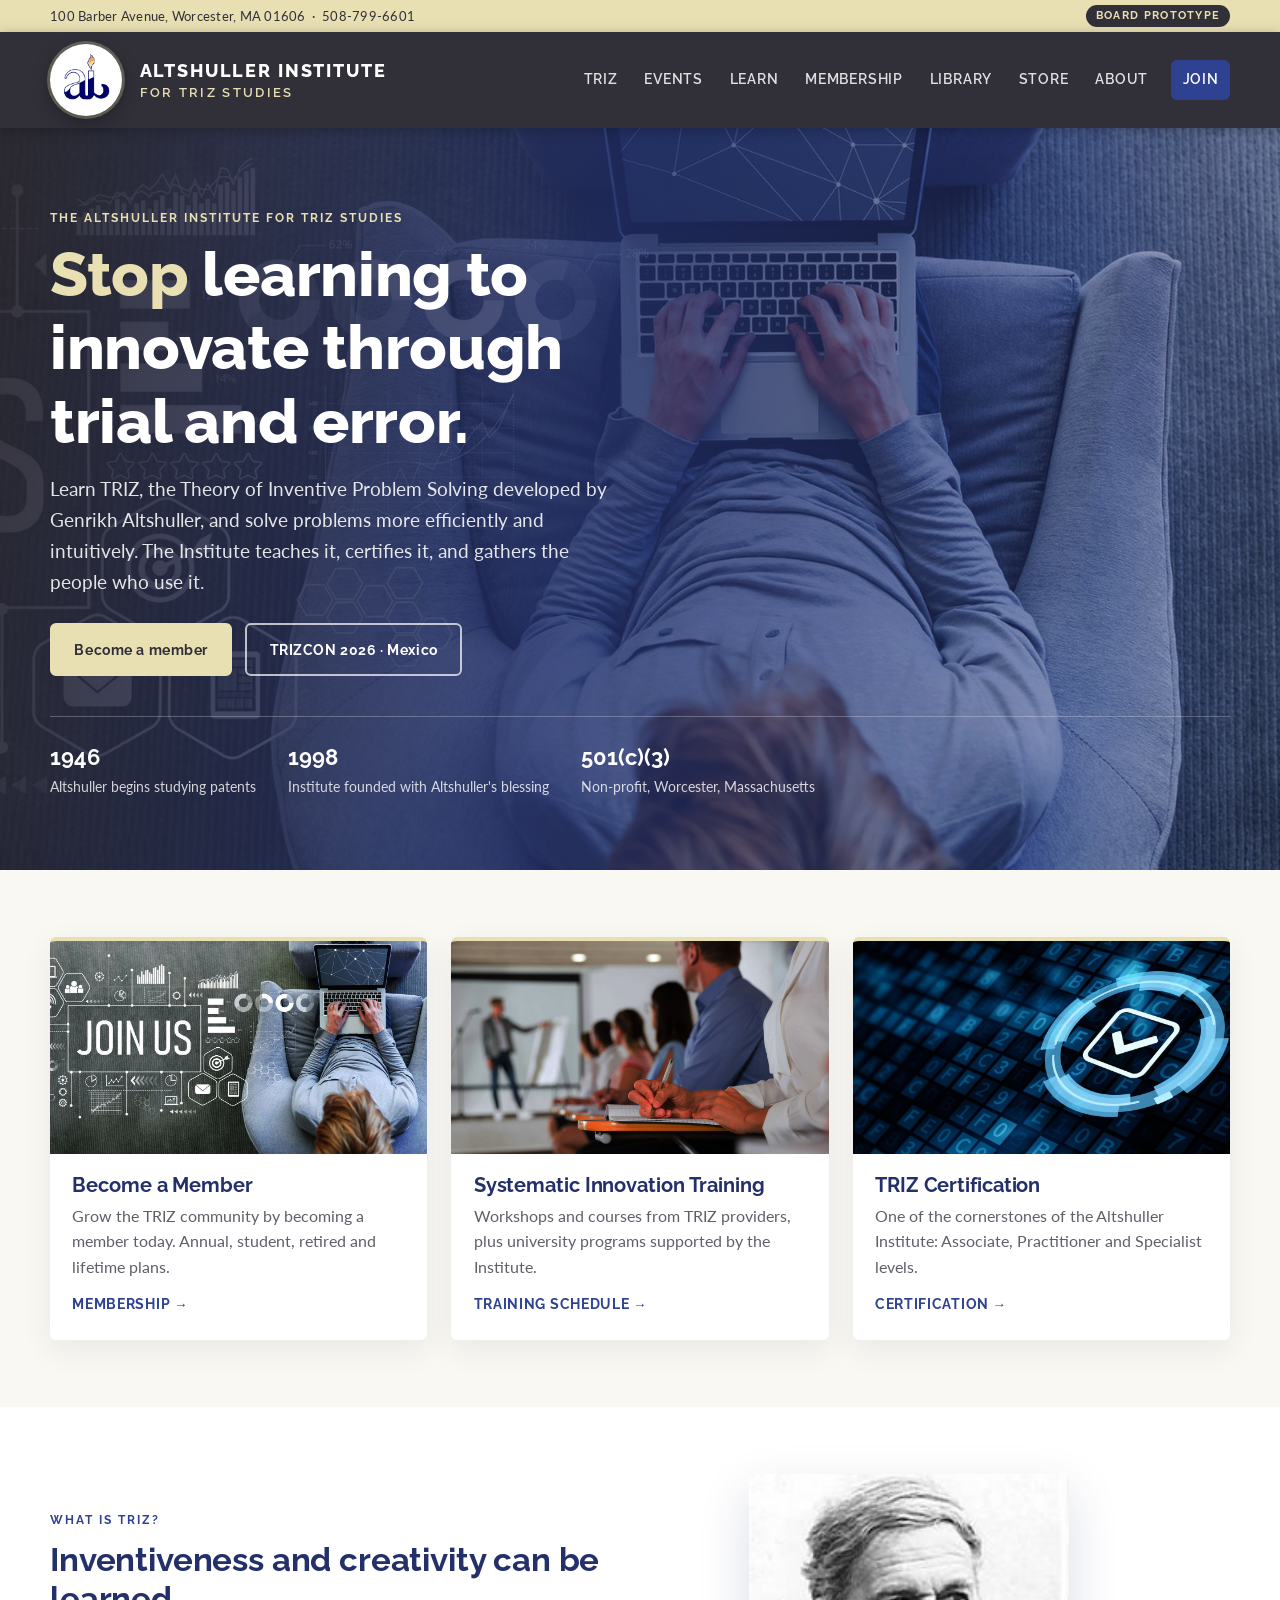
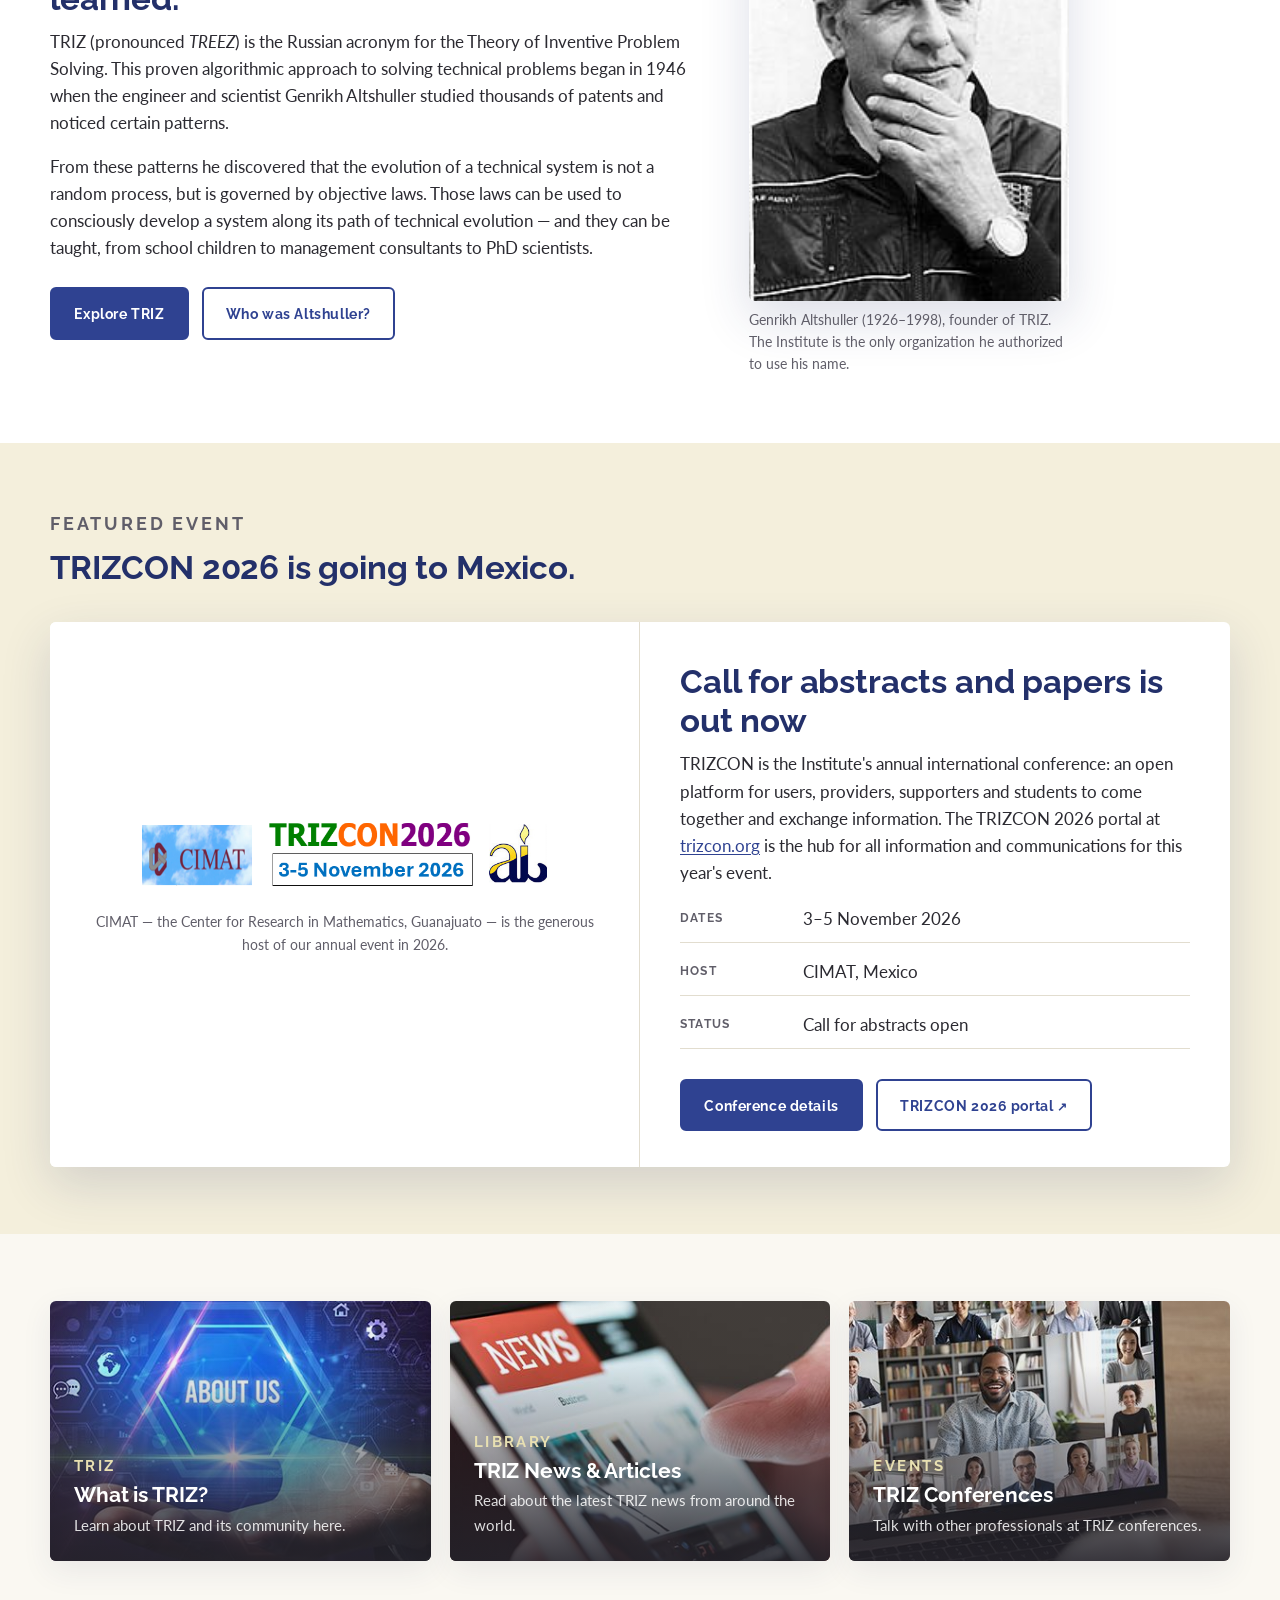
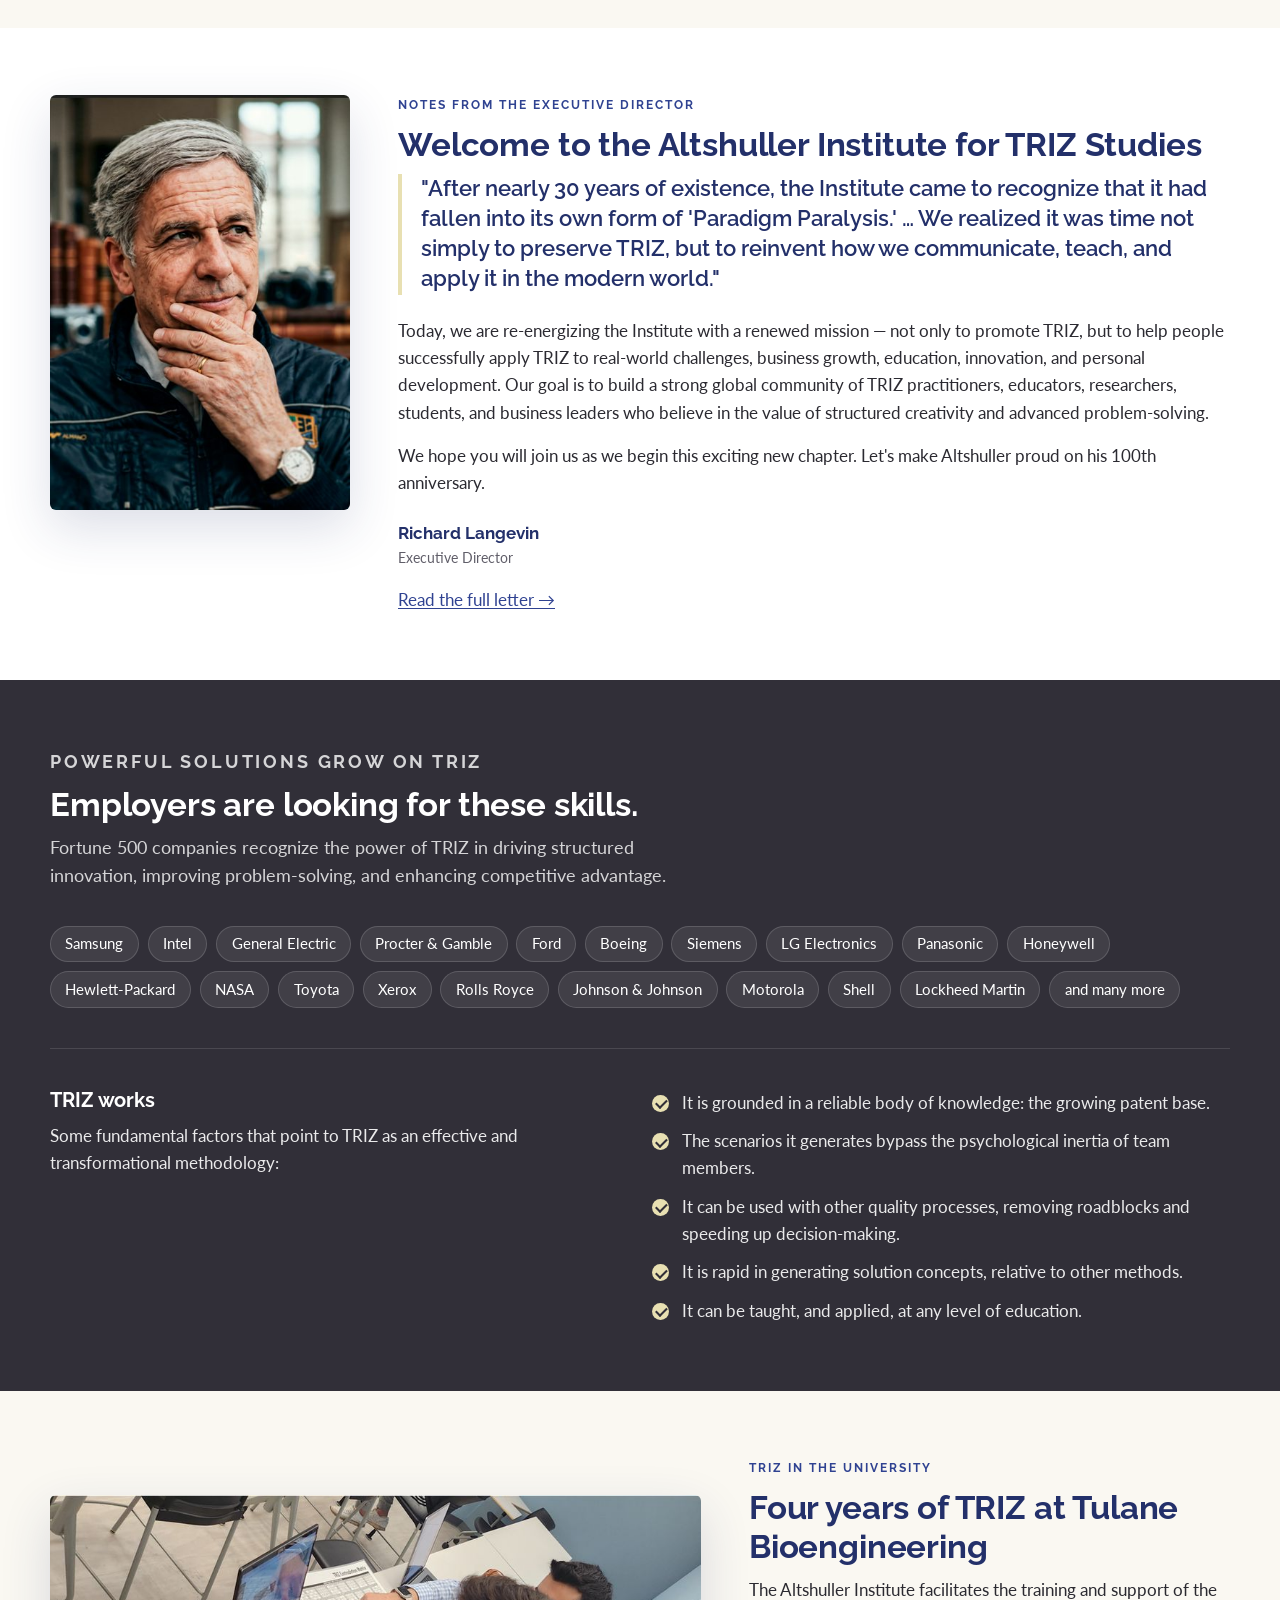
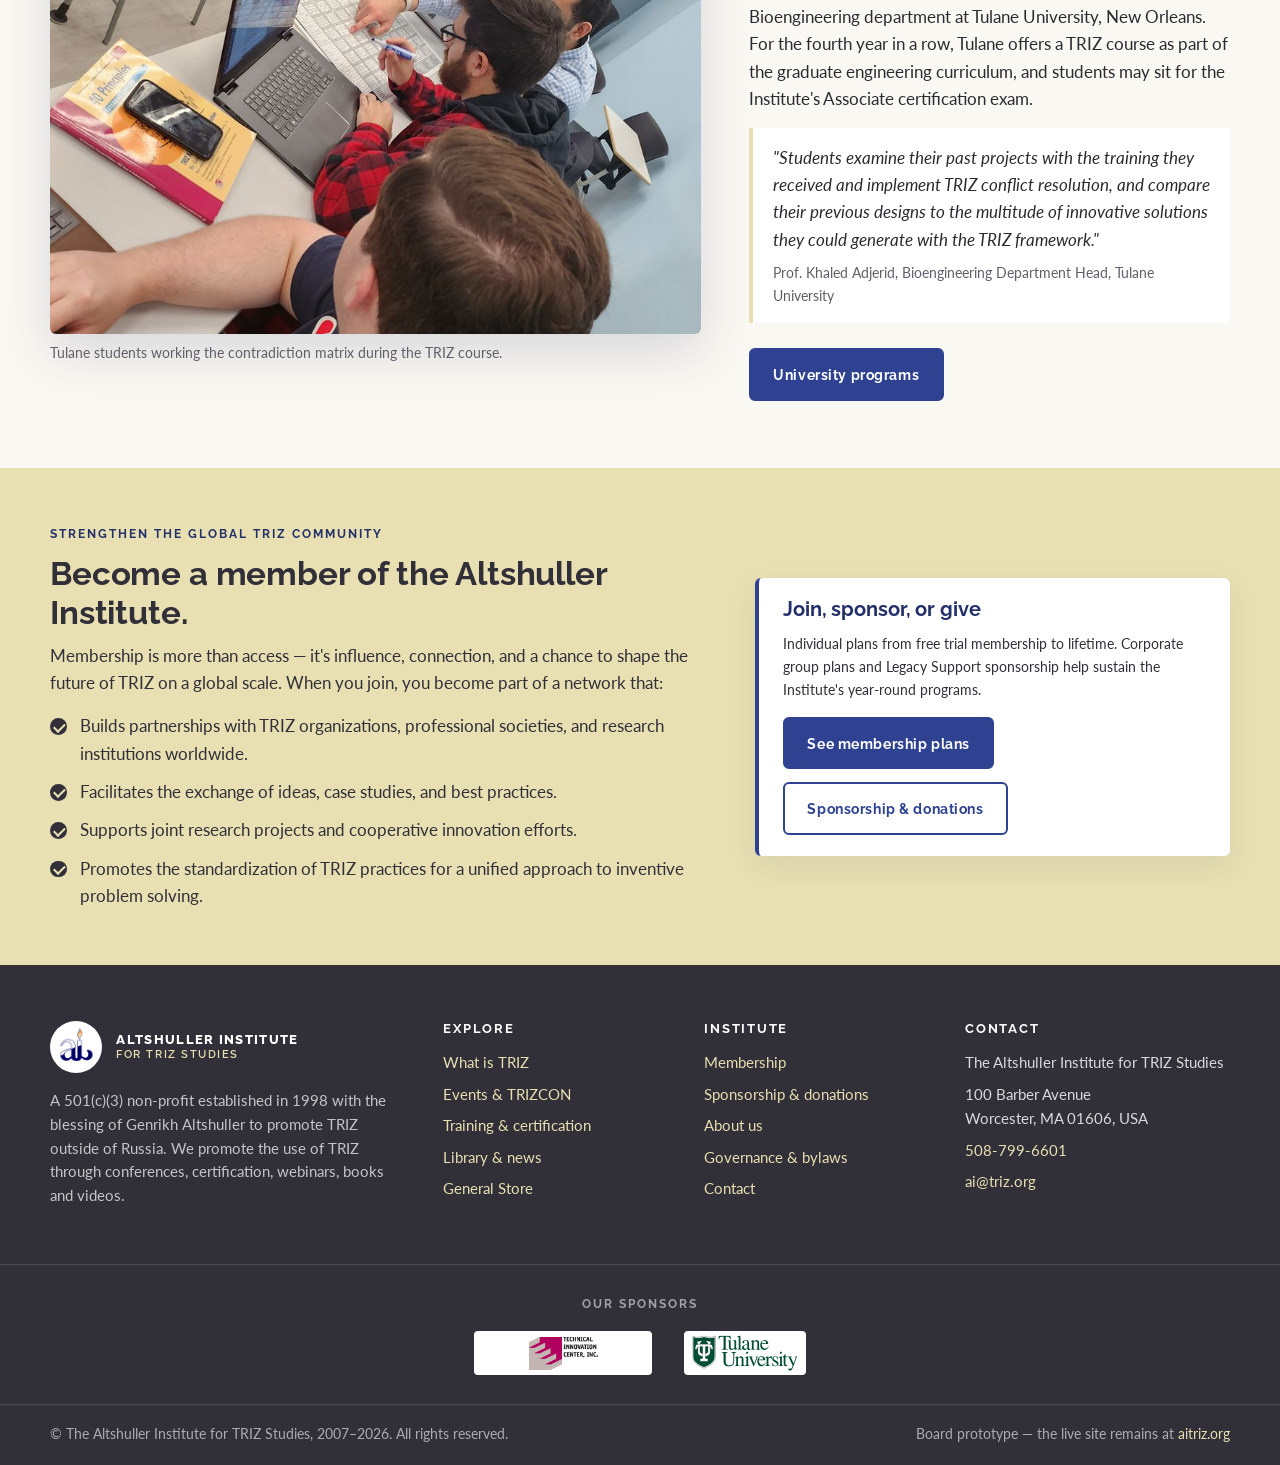
==== commit 70e1218e: "Restore the Board prototype labels Matthew did not approve removing them. The top bar and footer on " ====
--- a/index.html
+++ b/index.html
@@ -16,6 +16,7 @@
   <div class="utility">
     <div class="wrap">
       <span class="utility-contact">100 Barber Avenue, Worcester, MA 01606 &nbsp;·&nbsp; <a href="tel:+15087996601">508-799-6601</a></span>
+      <span class="proto">Board prototype</span>
     </div>
   </div>
 
@@ -309,6 +310,7 @@
     <div class="footer-bottom">
       <div class="wrap">
         <span>© The Altshuller Institute for TRIZ Studies, 2007–2026. All rights reserved.</span>
+        <span>Board prototype — the live site remains at <a href="https://www.aitriz.org" target="_blank" rel="noopener">aitriz.org</a></span>
       </div>
     </div>
   </footer>
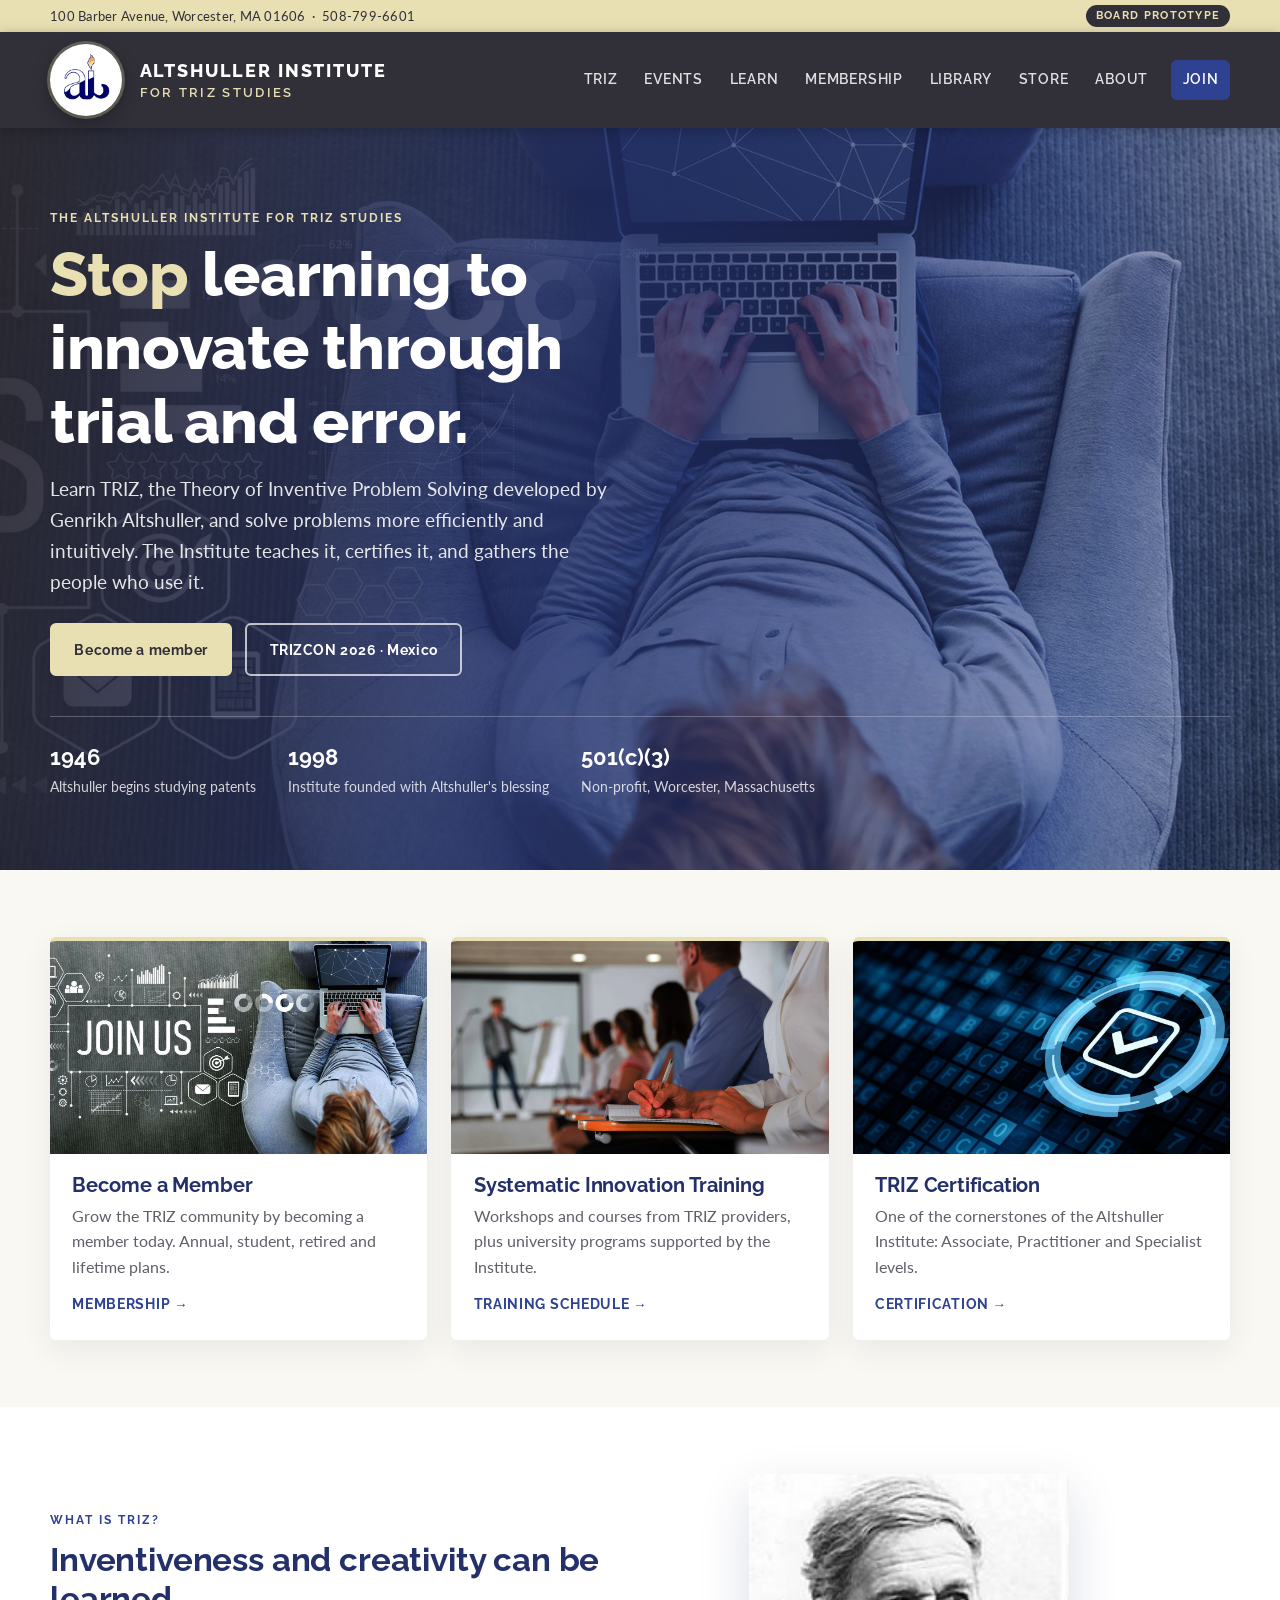
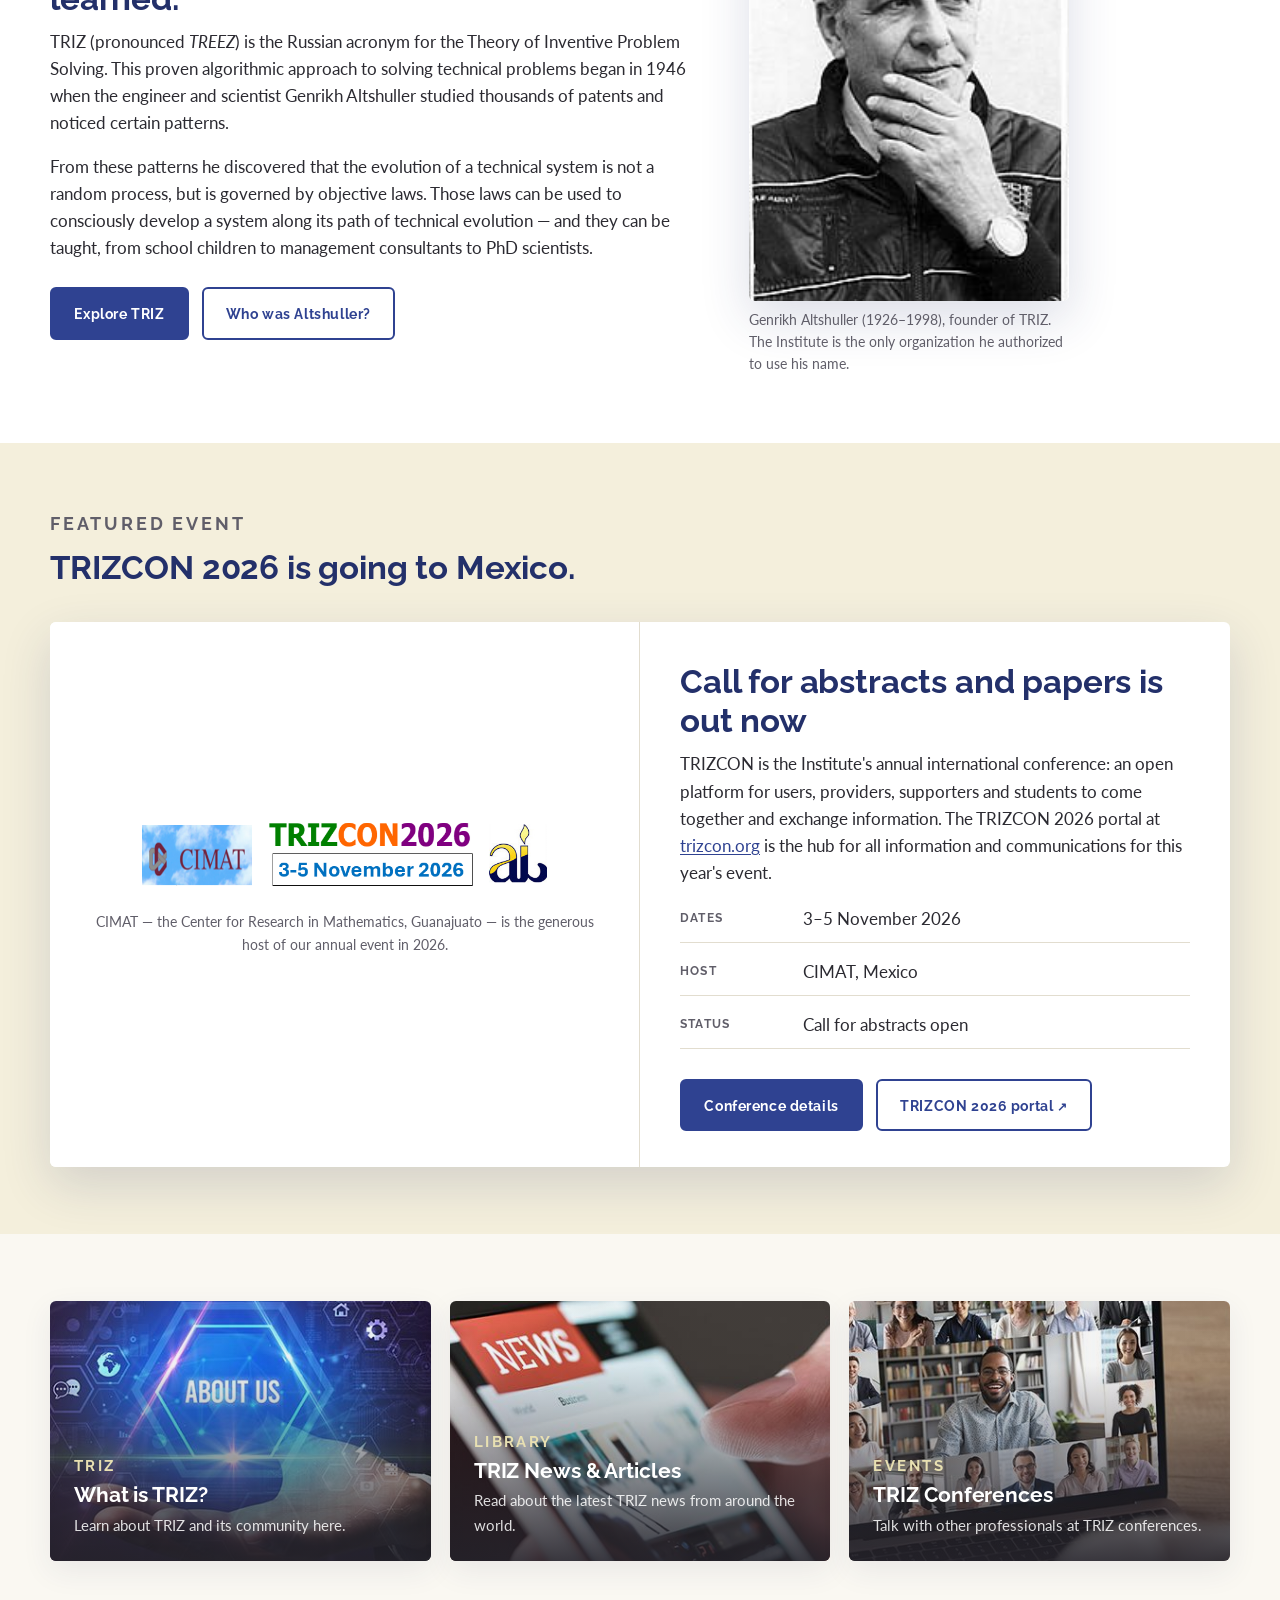
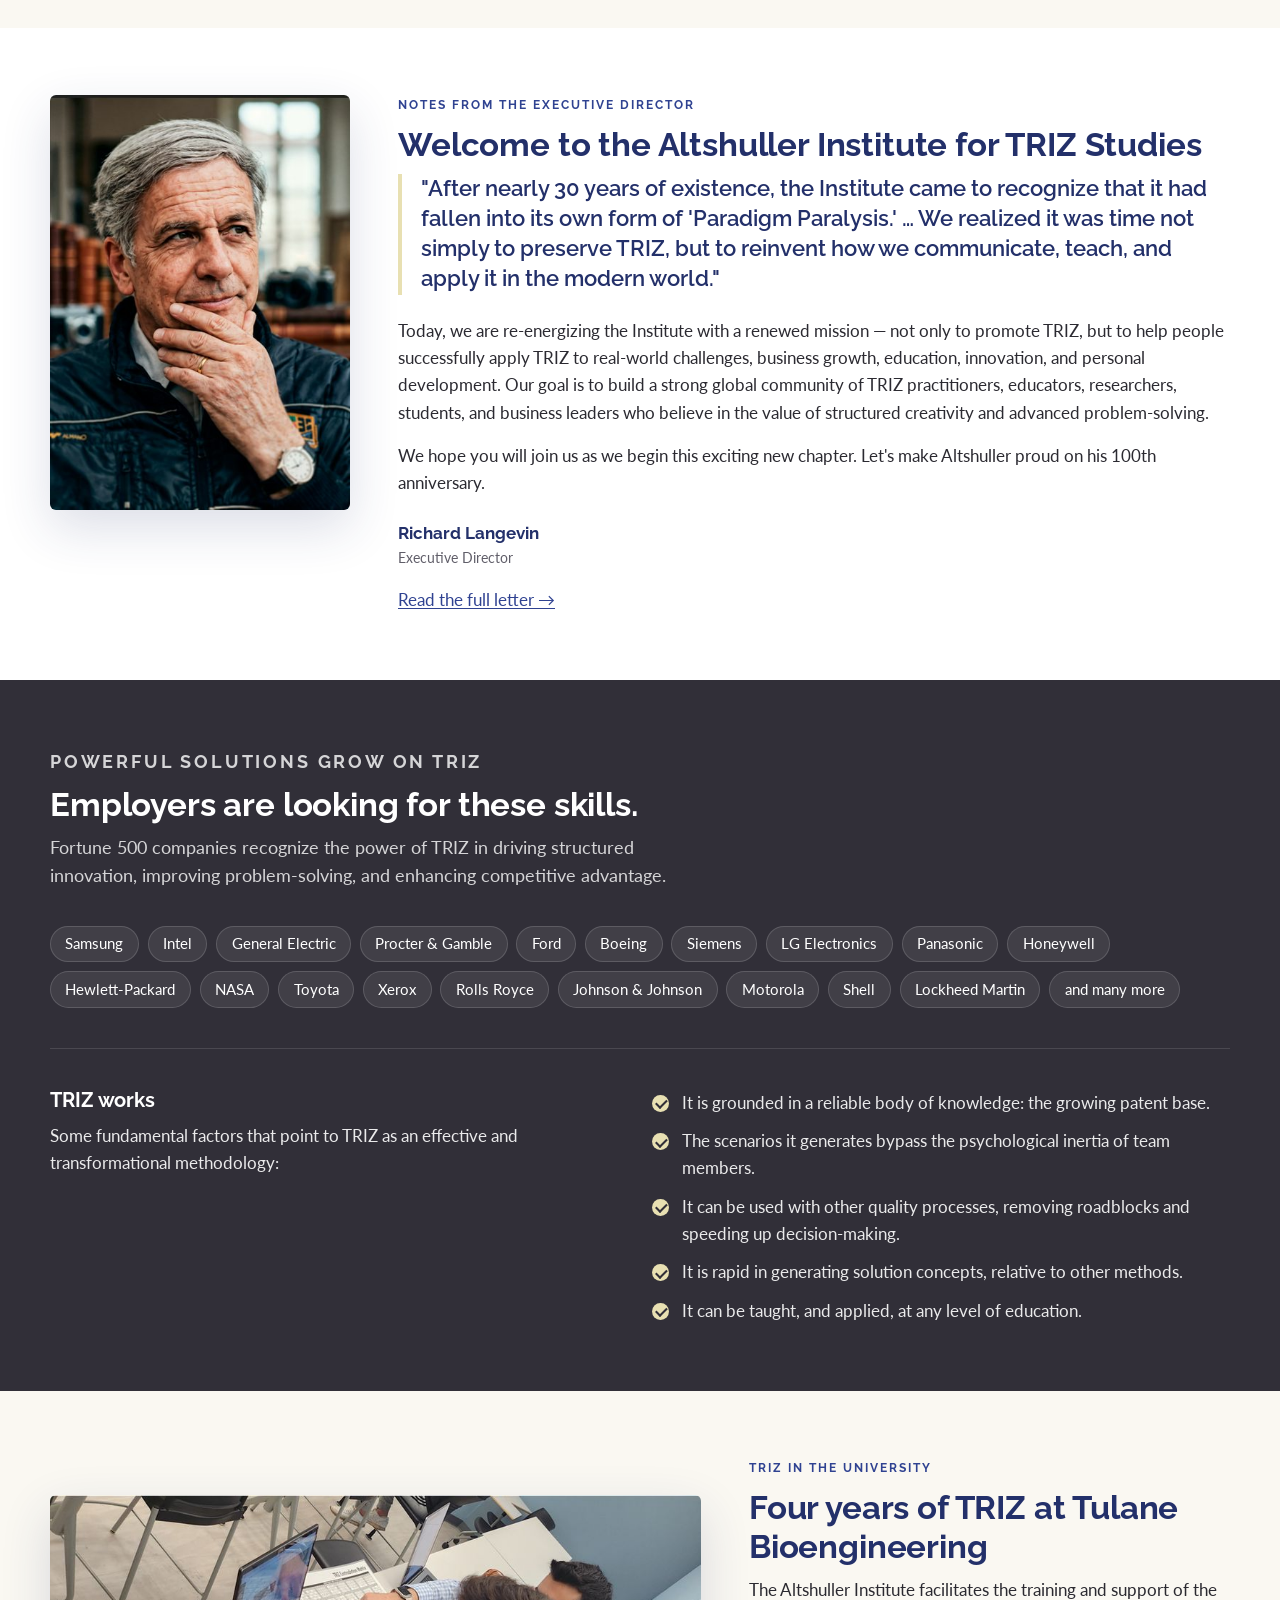
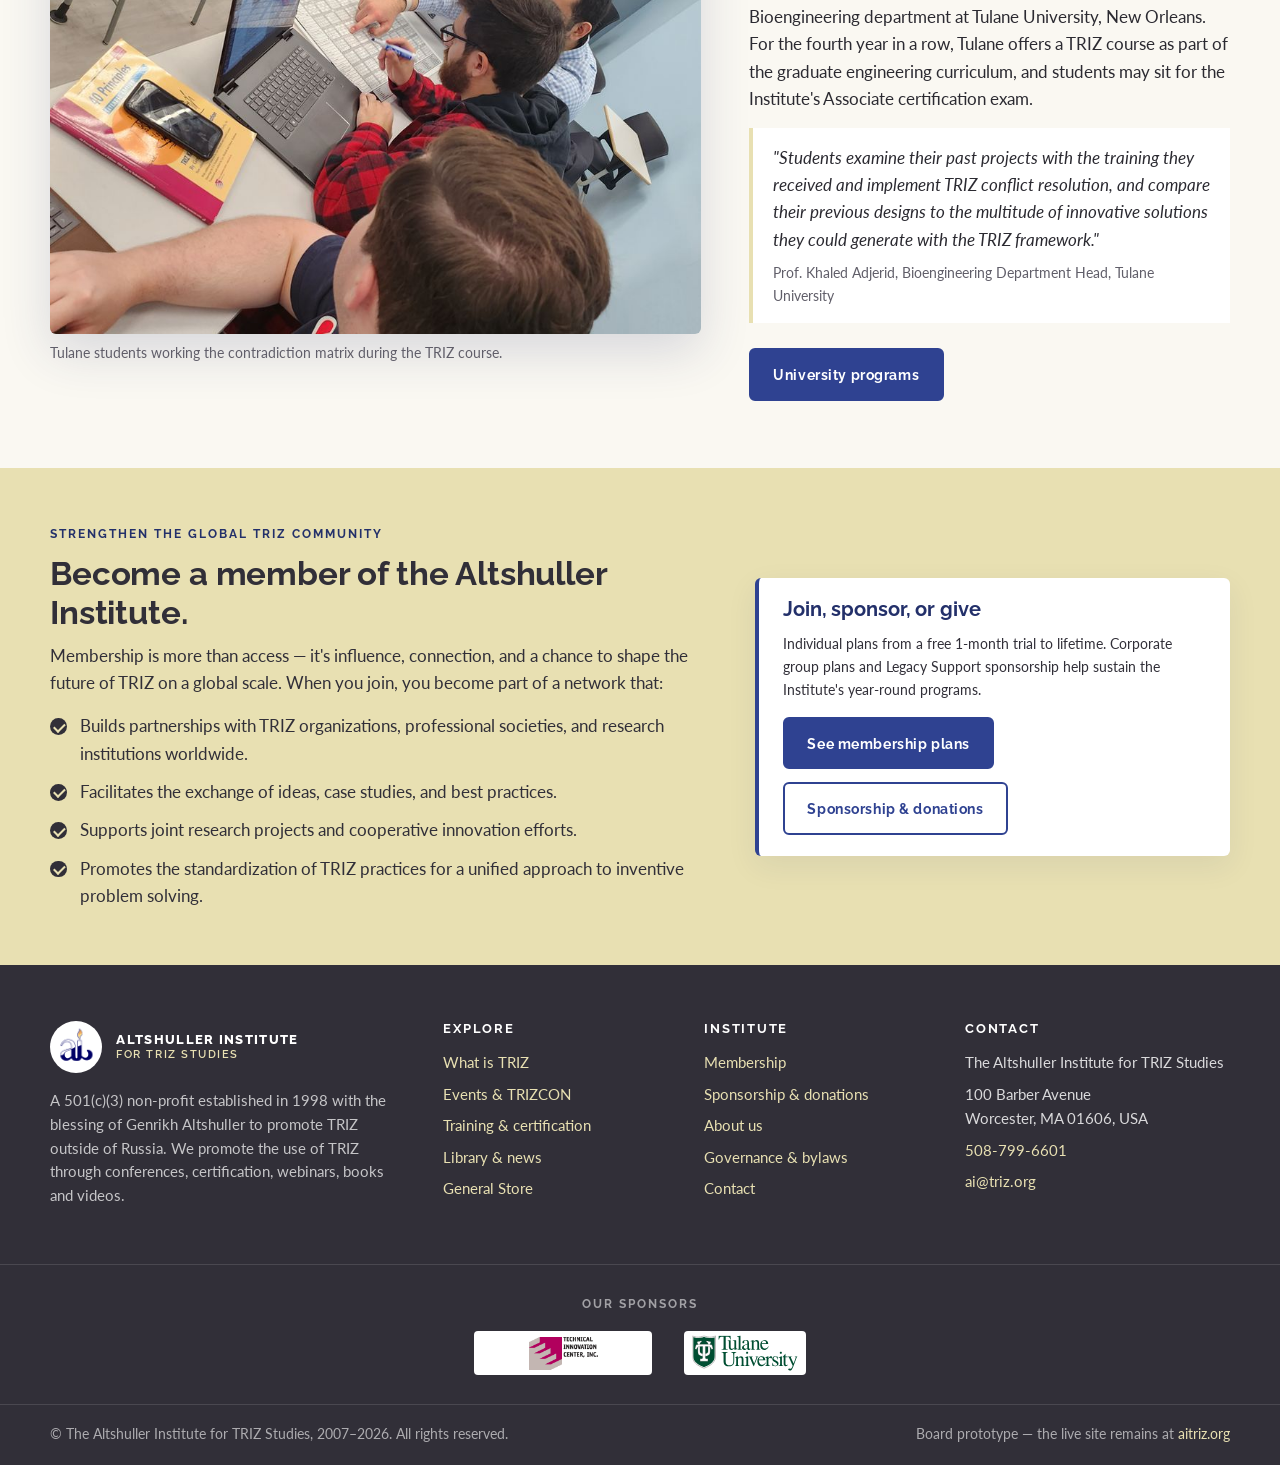
==== commit ae83c279: "Free membership is a 1-month free trial Matthew's correction: the Free membership is a 1-month free " ====
--- a/index.html
+++ b/index.html
@@ -249,7 +249,7 @@
         </div>
         <div class="callout">
           <h3>Join, sponsor, or give</h3>
-          <p class="small">Individual plans from free trial membership to lifetime. Corporate group plans and Legacy Support sponsorship help sustain the Institute's year-round programs.</p>
+          <p class="small">Individual plans from a free 1-month trial to lifetime. Corporate group plans and Legacy Support sponsorship help sustain the Institute's year-round programs.</p>
           <div class="actions" style="margin-top:0.5rem">
             <a class="btn btn-primary" href="pages/membership.html#join">See membership plans</a>
             <a class="btn btn-ghost" href="pages/membership.html#support">Sponsorship &amp; donations</a>
--- a/css/site.css
+++ b/css/site.css
@@ -360,6 +360,9 @@
 .plan .price.is-pending { font-size: 1.05rem; font-weight: 700; line-height: 1.35; color: var(--muted); }
 .stat strong.is-pending { font-size: 1.35rem; line-height: 1.25; }
 .plan .term { color: var(--muted); font-size: 0.85rem; margin-bottom: 1rem; }
+.plan .plan-options { margin-bottom: 1rem; }
+.plan .plan-options .term { margin-bottom: 0; }
+.plan .plan-or { color: var(--muted); font-size: 0.75rem; font-weight: 700; text-transform: uppercase; letter-spacing: 0.08em; margin: 0.5rem 0 0; }
 .plan ul { padding-left: 1.1rem; font-size: 0.93rem; margin: 0 0 1.2rem; flex: 1; }
 .plan .btn { align-self: flex-start; }
 
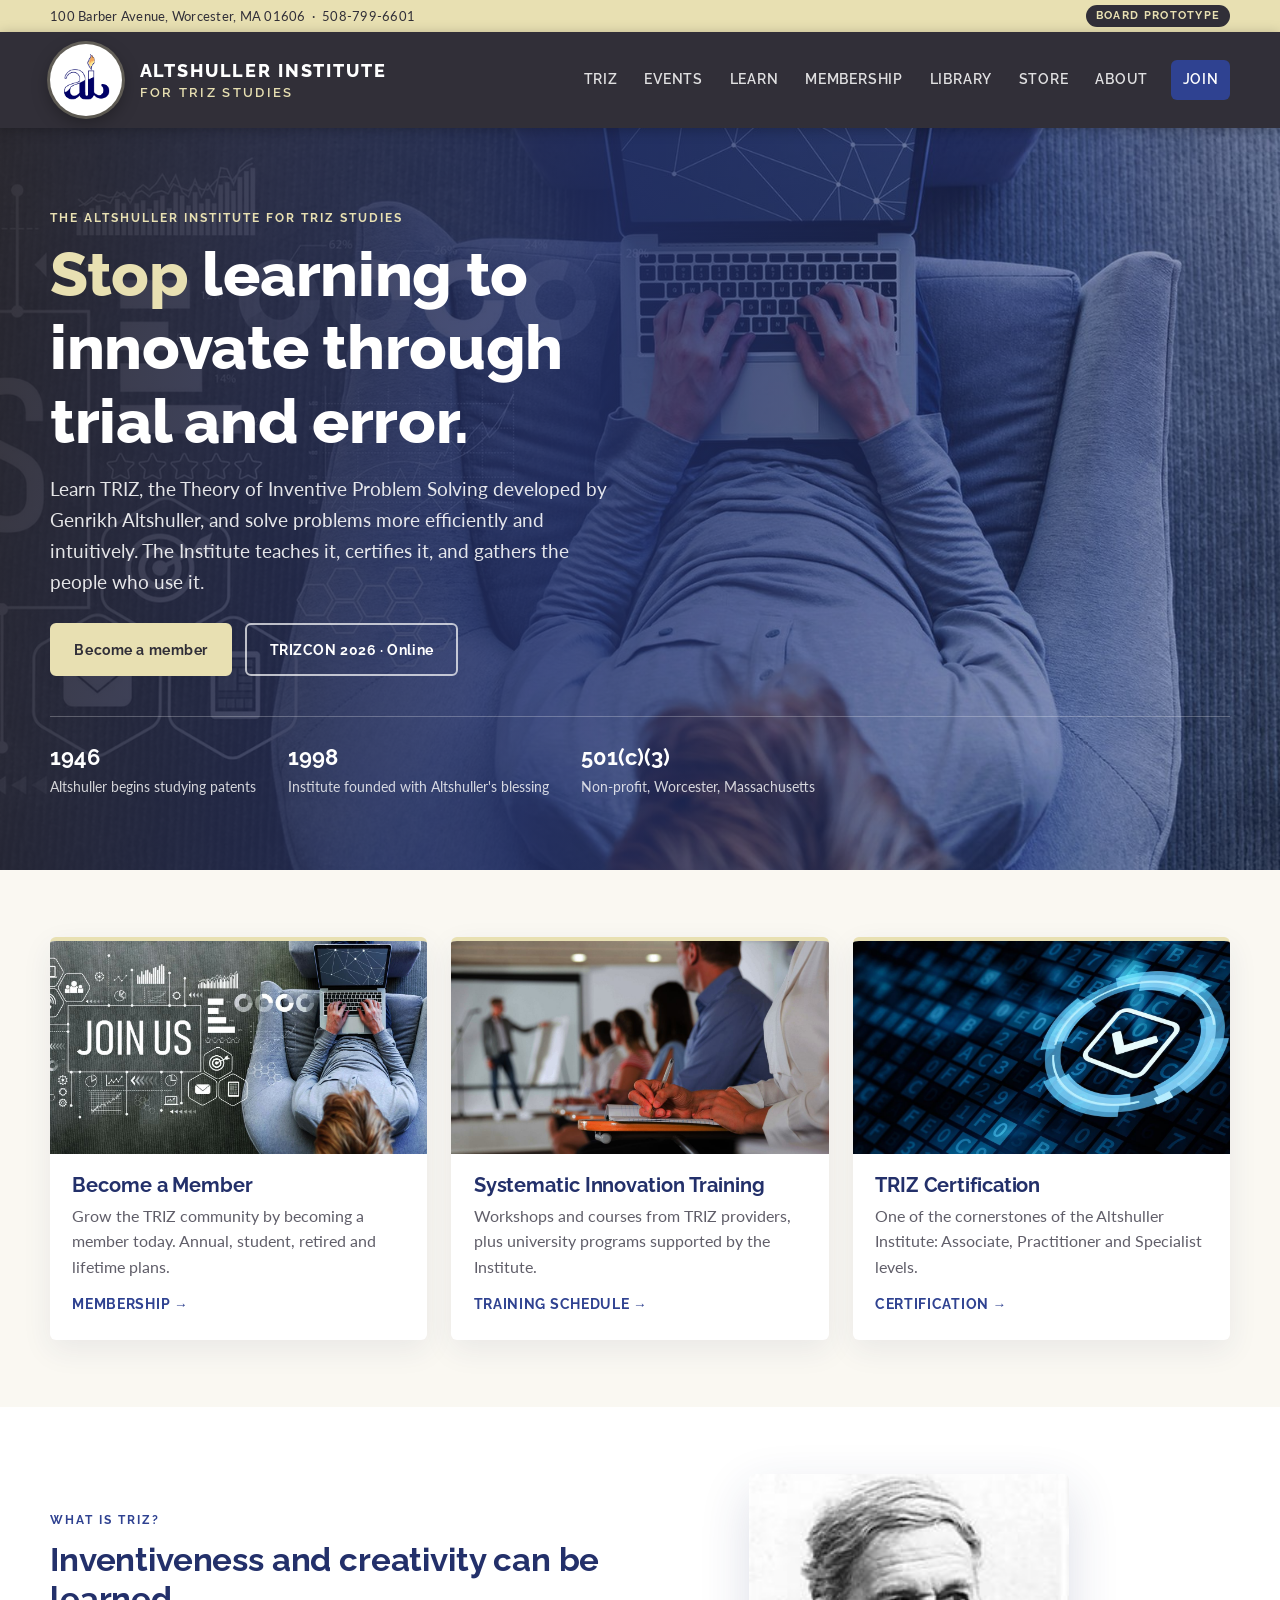
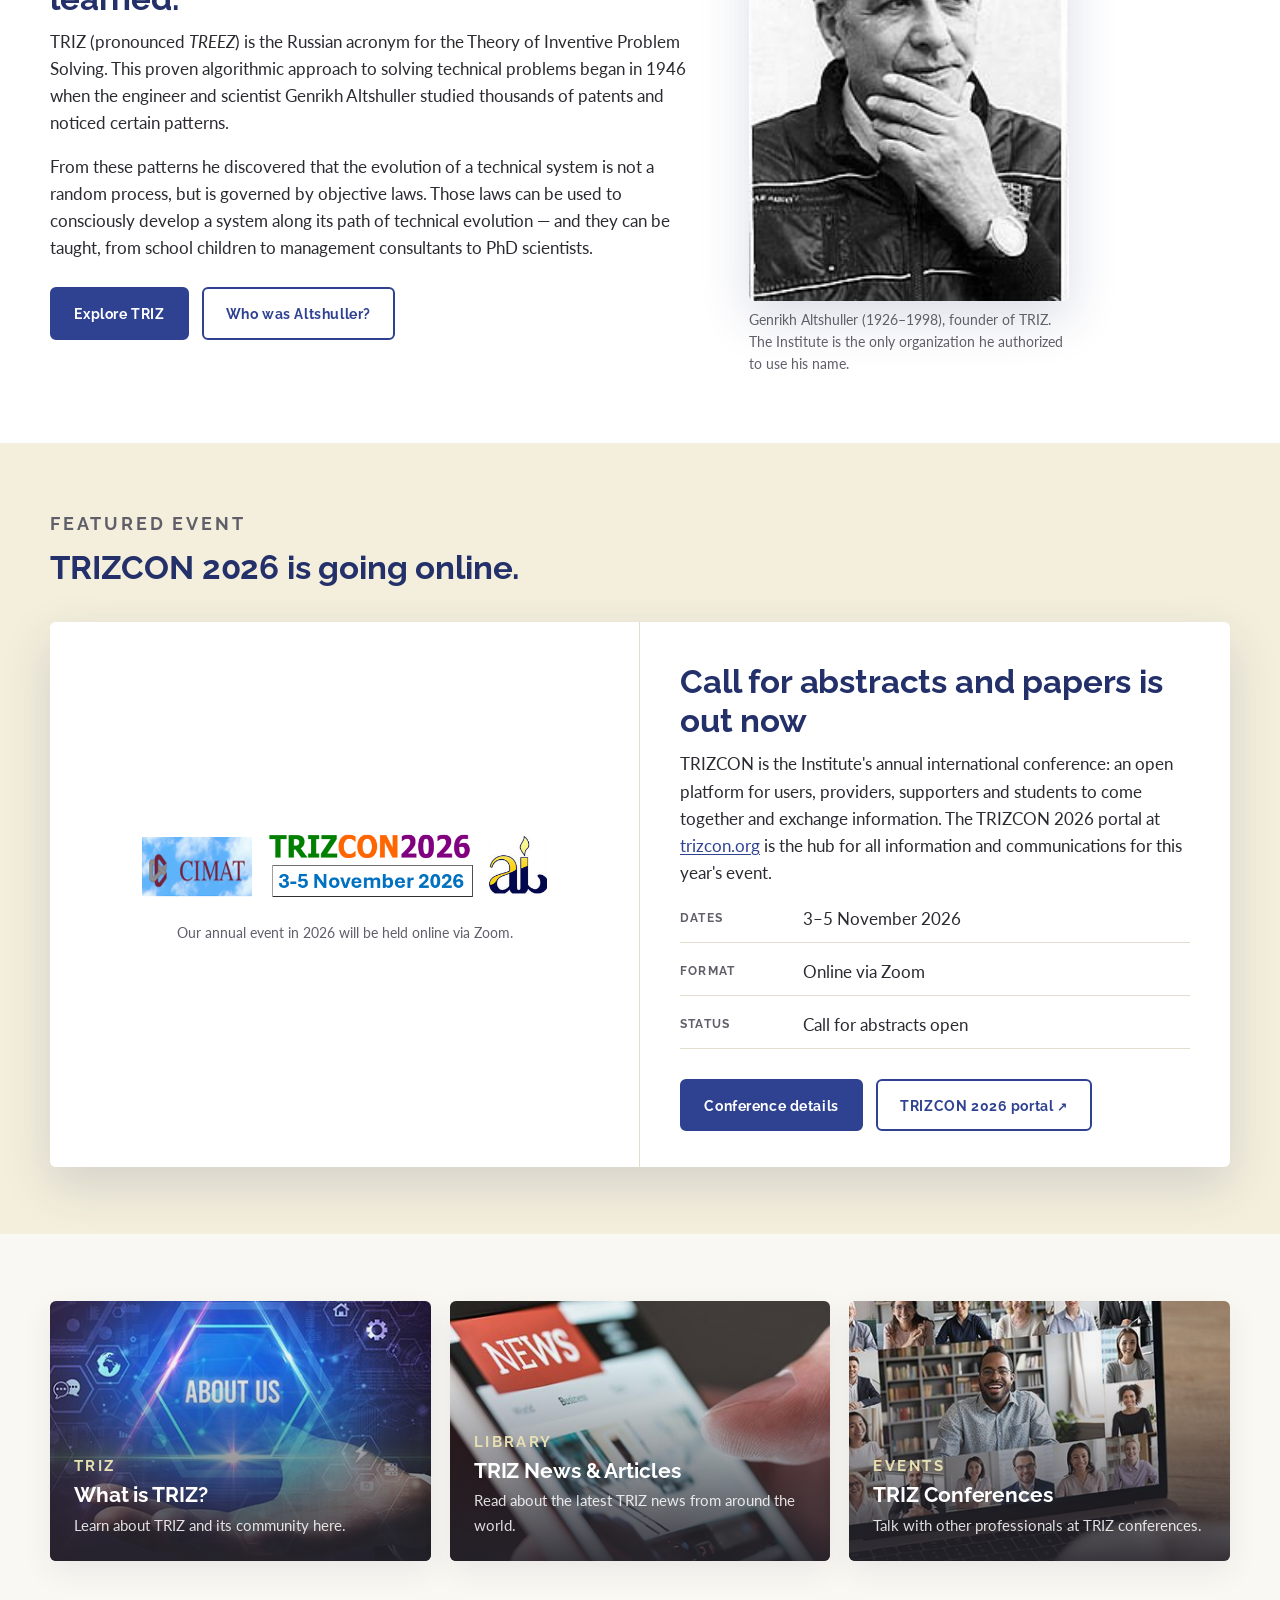
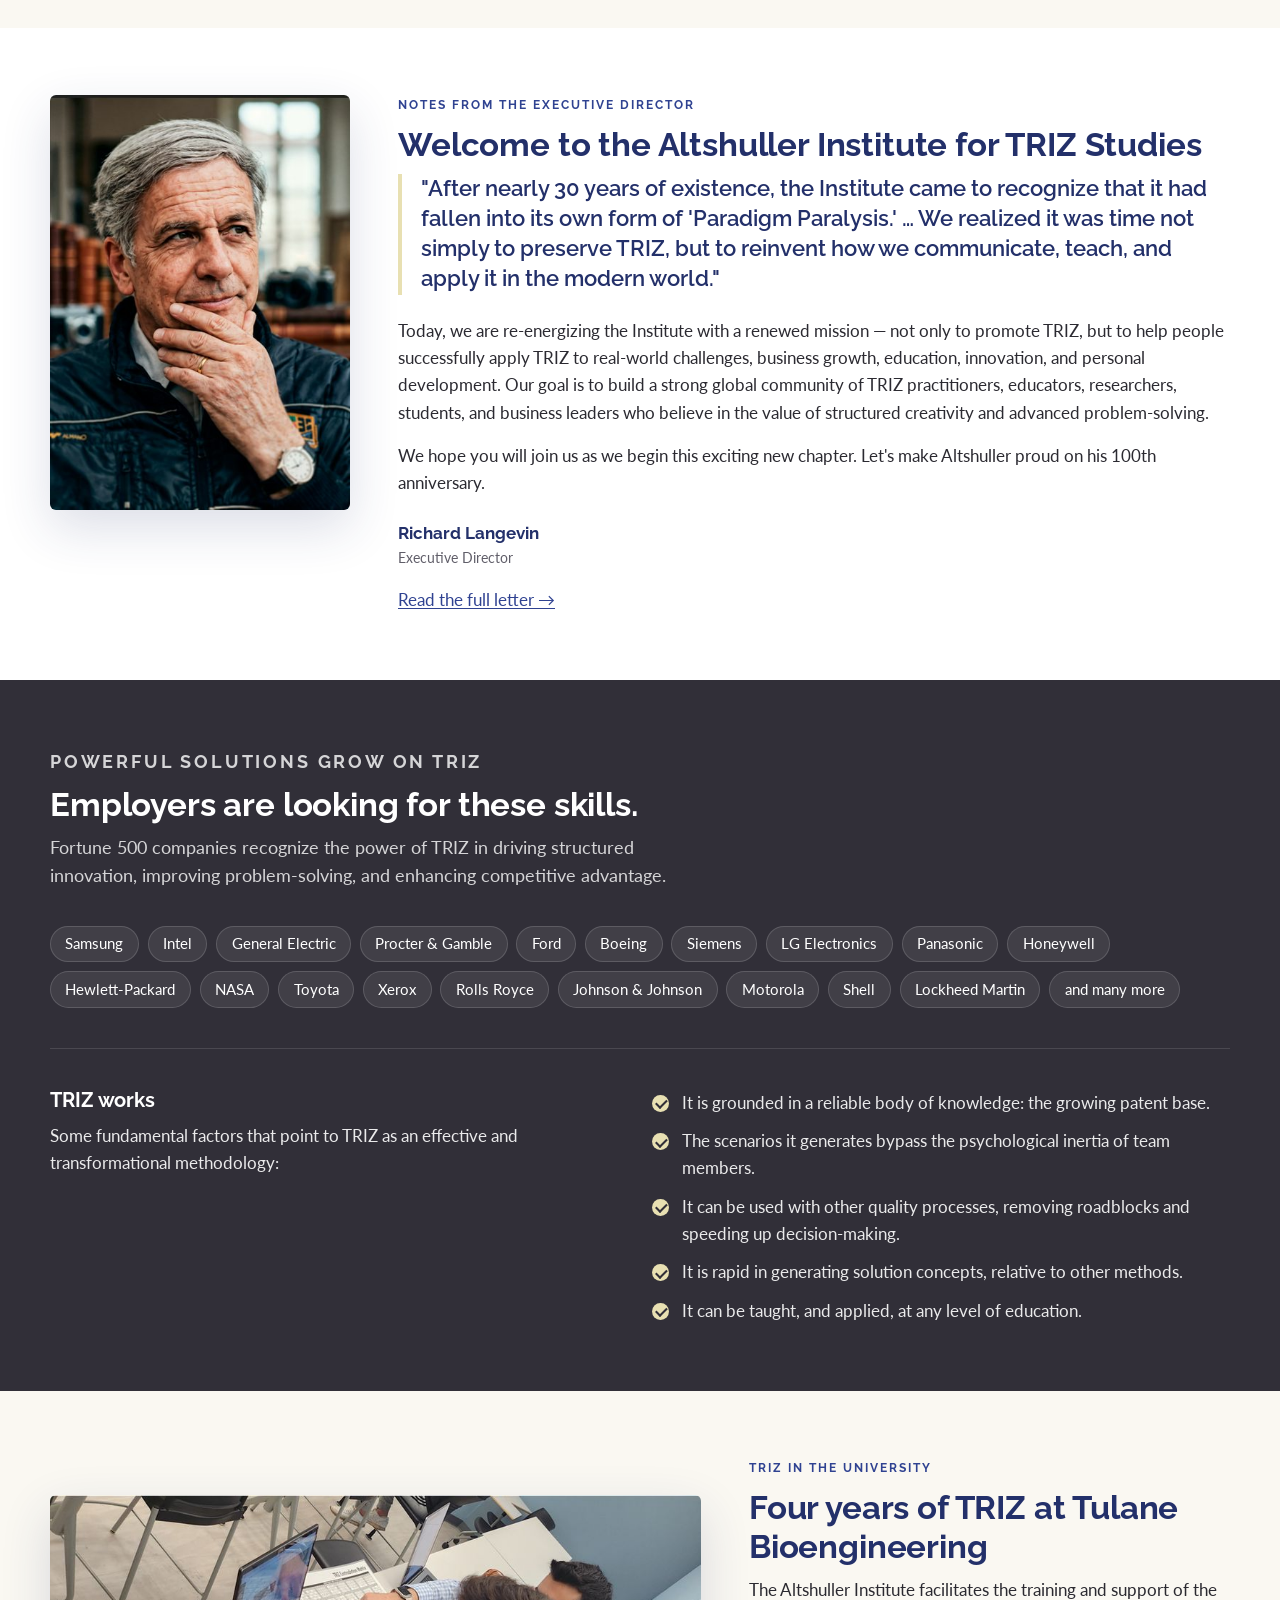
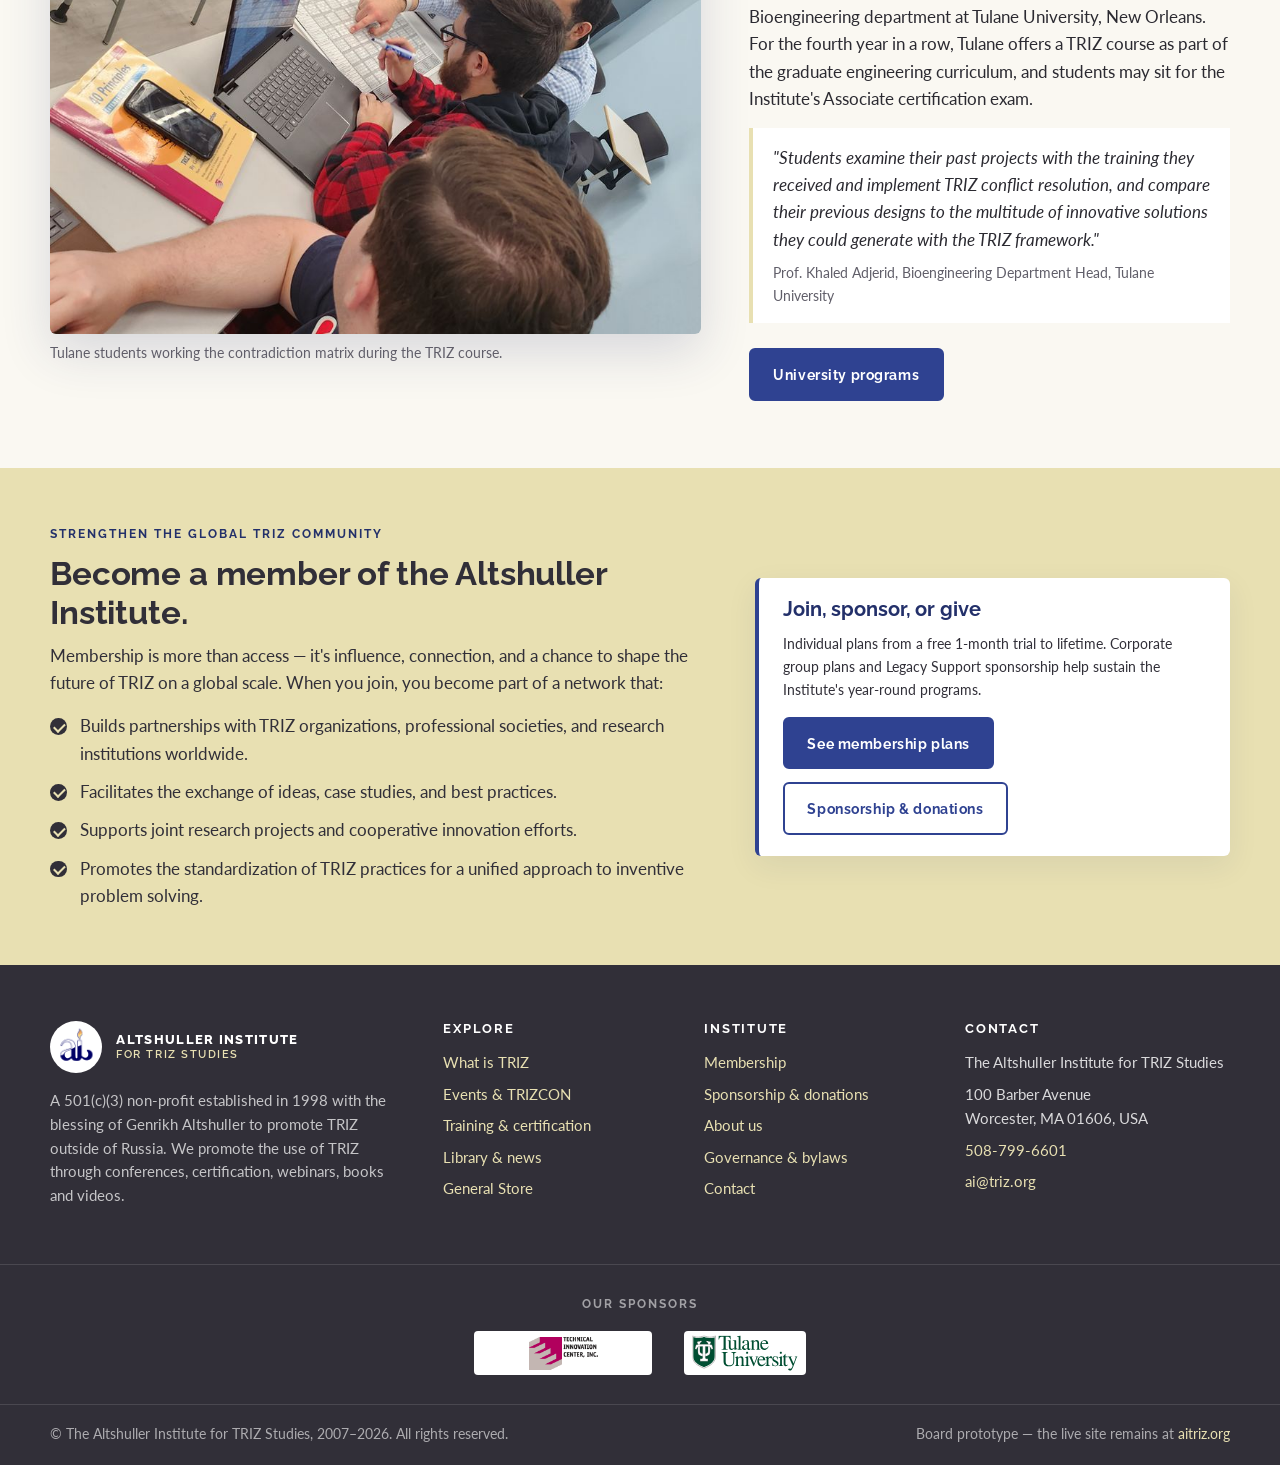
==== commit 6ba1dc53: "Present TRIZCON 2026 as online via Zoom, drop CIMAT/Guanajuato host references Homepage and Events p" ====
--- a/index.html
+++ b/index.html
@@ -50,7 +50,7 @@
         <p class="lede">Learn TRIZ, the Theory of Inventive Problem Solving developed by Genrikh Altshuller, and solve problems more efficiently and intuitively. The Institute teaches it, certifies it, and gathers the people who use it.</p>
         <div class="actions">
           <a class="btn btn-accent" href="pages/membership.html">Become a member</a>
-          <a class="btn btn-light" href="pages/events.html#trizcon2026">TRIZCON 2026 · Mexico</a>
+          <a class="btn btn-light" href="pages/events.html#trizcon2026">TRIZCON 2026 · Online</a>
         </div>
         <div class="hero-meta">
           <div><strong>1946</strong>Altshuller begins studying patents</div>
@@ -117,19 +117,19 @@
       <div class="wrap">
         <div class="section-head">
           <p class="kicker">Featured event</p>
-          <h2>TRIZCON 2026 is going to Mexico.</h2>
+          <h2>TRIZCON 2026 is going online.</h2>
         </div>
         <div class="event-feature">
           <div class="event-media">
-            <img src="assets/events/trizcon2026-banner.png" alt="TRIZCON 2026, 3–5 November 2026, hosted by CIMAT and the Altshuller Institute">
-            <p class="small muted">CIMAT — the Center for Research in Mathematics, Guanajuato — is the generous host of our annual event in 2026.</p>
+            <img src="assets/events/trizcon2026-banner.png" alt="TRIZCON 2026, 3–5 November 2026, the Altshuller Institute's annual conference, online via Zoom">
+            <p class="small muted">Our annual event in 2026 will be held online via Zoom.</p>
           </div>
           <div class="event-body">
             <h2>Call for abstracts and papers is out now</h2>
             <p>TRIZCON is the Institute's annual international conference: an open platform for users, providers, supporters and students to come together and exchange information. The TRIZCON 2026 portal at <a href="https://trizcon.org/" target="_blank" rel="noopener">trizcon.org</a> is the hub for all information and communications for this year's event.</p>
             <ul class="facts">
               <li><span>Dates</span><span>3–5 November 2026</span></li>
-              <li><span>Host</span><span>CIMAT, Mexico</span></li>
+              <li><span>Format</span><span>Online via Zoom</span></li>
               <li><span>Status</span><span>Call for abstracts open</span></li>
             </ul>
             <div class="actions" style="margin-top:0">
--- a/css/site.css
+++ b/css/site.css
@@ -505,9 +505,23 @@
   .nav a[aria-current="page"]::after { left: 0.42rem; right: 0.42rem; }
   .nav .nav-cta { margin-left: 0.2rem; }
 }
-/* Header collapses to the menu button here; page layout changes at 860px below. */
+/* Header collapses to the menu button here; page layout changes at 860px below.
+   The header keeps the sticky positioning it has on desktop, so the menu
+   button stays reachable after scrolling; the open menu hangs from it and
+   scrolls inside itself when it is taller than the viewport. */
 @media (max-width: 900px) {
-  .nav-toggle-label { display: block; }
+  /* In-page targets land below the stuck header. Set on the targets, not as
+     scroll-padding on the root: root scroll-padding makes Chrome scroll the
+     page when the menu checkbox inside the sticky header takes focus. */
+  main [id] { scroll-margin-top: 5.25rem; }
+  .nav-toggle-label { display: block; flex-shrink: 0; }
+  /* Visually hidden rather than display:none so the checkbox stays in the
+     tab order and the menu can be opened from a keyboard. */
+  .nav-toggle {
+    display: block; position: absolute; width: 1px; height: 1px; margin: -1px; padding: 0; border: 0;
+    overflow: hidden; clip: rect(0 0 0 0); clip-path: inset(50%); white-space: nowrap; opacity: 0;
+  }
+  .nav-toggle:focus-visible ~ .nav-toggle-label { outline: 2px solid var(--khaki); outline-offset: 2px; border-radius: var(--radius); }
   .nav {
     position: absolute; left: 0; right: 0; top: 100%;
     background: var(--charcoal-deep);
@@ -515,8 +529,12 @@
     padding: 0.5rem 0 0.9rem;
     display: none;
     box-shadow: 0 12px 24px rgba(0,0,0,0.3);
+    max-height: calc(100vh - 100%);
+    max-height: calc(100dvh - 100%);
+    overflow-y: auto;
+    overscroll-behavior: contain;
   }
-  .nav a { font-size: 0.85rem; letter-spacing: 0.06em; padding: 0.85rem 1.4rem; border-radius: 0; }
+  .nav a { font-size: 0.85rem; letter-spacing: 0.06em; padding: 0.85rem 1.4rem; border-radius: 0; flex-shrink: 0; }
   .nav a[aria-current="page"]::after { display: none; }
   .nav a[aria-current="page"] { background: rgba(255,255,255,0.06); }
   .nav .nav-cta { margin: 0.6rem 1.4rem 0; text-align: center; border-radius: var(--radius); }
@@ -525,7 +543,6 @@
   .nav-toggle:checked ~ .nav-toggle-label span::before { transform: translateY(7px) rotate(45deg); }
   .nav-toggle:checked ~ .nav-toggle-label span::after { transform: translateY(-7px) rotate(-45deg); }
   .site-header .wrap { position: static; min-height: 5.25rem; flex-wrap: nowrap; }
-  .site-header { position: relative; }
   .brand { flex-shrink: 1; white-space: normal; }
   .brand img { width: 60px; height: 60px; }
   .brand .brand-text { font-size: 0.95rem; }
@@ -560,6 +577,7 @@
   .prose img.float-right { float: none; width: 180px; margin: 0 0 1rem; }
 }
 @media (max-width: 560px) {
+  main [id] { scroll-margin-top: 4.75rem; }
   .wrap, .wrap-narrow { width: calc(100% - 2rem); }
   .brand-text { font-size: 0.72rem; }
   .site-header .wrap { min-height: 4.75rem; gap: 1rem; }
